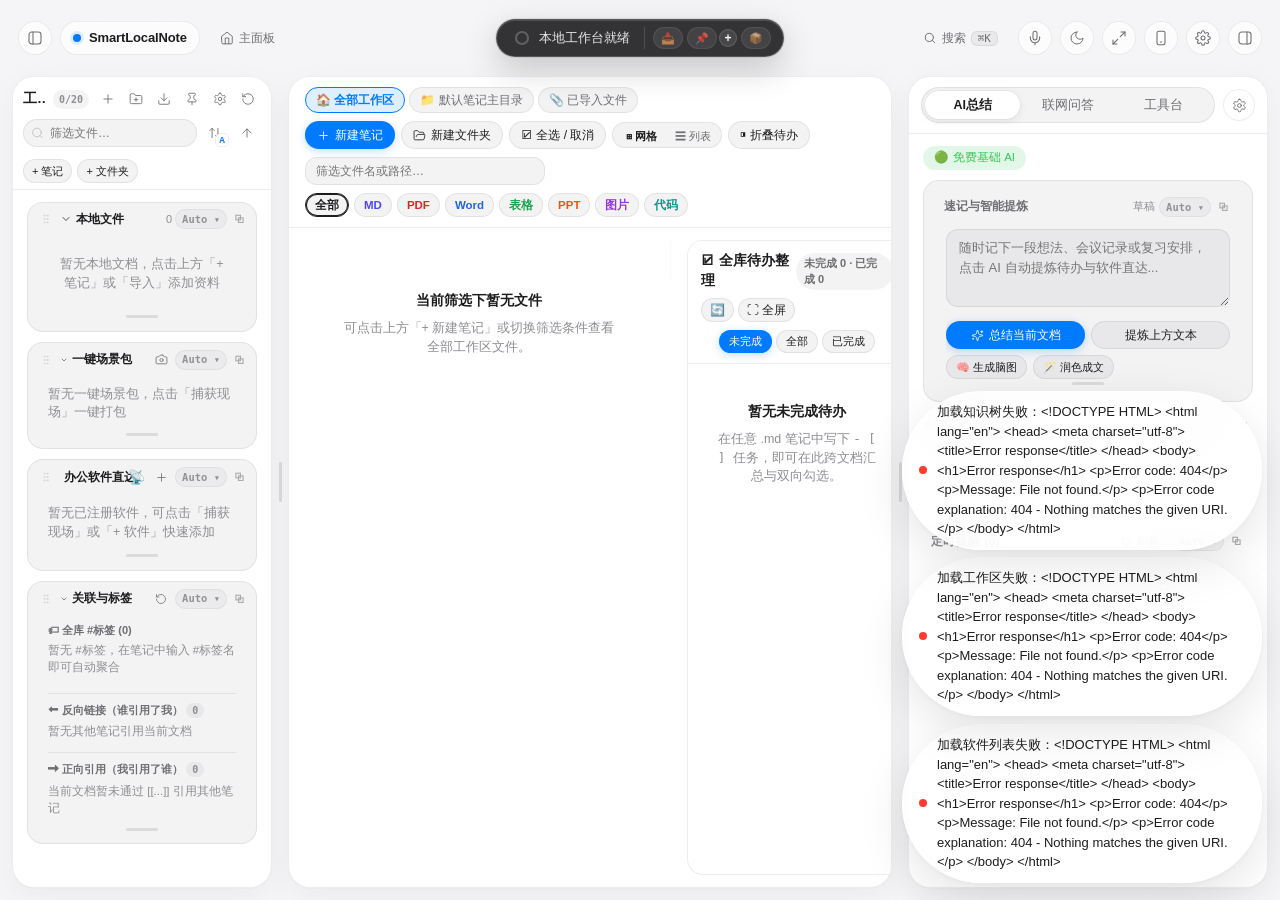
==== android/app/src/main/assets/static/index.html @ b97712ed "feat(v7.6): full standalone Android port (1.70MB R8 APK) with embedded Kotlin HTTP/data/AI server, b" ====
<!DOCTYPE html>
<html lang="zh-CN">
<head>
  <meta charset="UTF-8">
  <meta name="viewport" content="width=device-width, initial-scale=1.0, viewport-fit=cover">
  <meta name="theme-color" content="#F5F5F7">
  <meta name="apple-mobile-web-app-capable" content="yes">
  <meta name="apple-mobile-web-app-status-bar-style" content="default">
  <meta name="apple-mobile-web-app-title" content="LocalNote">
  <title>SmartLocalNote</title>
  <link rel="manifest" href="/static/manifest.json">
  <link rel="icon" type="image/svg+xml" href="data:image/svg+xml,%3Csvg xmlns='http://www.w3.org/2000/svg' viewBox='0 0 64 64'%3E%3Crect width='64' height='64' rx='16' fill='%23007AFF'/%3E%3Crect x='15' y='13' width='34' height='38' rx='6' fill='%23FFFFFF'/%3E%3Cpath d='M22 24h20M22 32h20M22 40h12' stroke='%23007AFF' stroke-width='3.5' stroke-linecap='round'/%3E%3C/svg%3E">
  <link rel="stylesheet" href="/static/css/tokens.css?v=7.4">
  <link rel="stylesheet" href="/static/css/app.css?v=7.4">
  <script src="/static/vendor/marked.min.js?v=7.4" defer></script>
  <script type="module" src="/static/js/app.js?v=7.5"></script>
  <script>
    window.addEventListener('DOMContentLoaded', function () {
      setTimeout(function () {
        if (!window.__SLN_BOOTED__) {
          var body = document.querySelector('#left-panel .panel-body');
          if (body) {
            body.innerHTML = '<div class="empty-state"><p class="empty-title">前端脚本未启动</p><p class="empty-desc">请点击刷新或用浏览器打开本页排查控制台日志。</p><button class="pill-btn pill-btn-primary pill-btn-sm" onclick="location.reload()">重新加载</button></div>';
          }
        }
      }, 3500);
    });
  </script>
</head>
<body>
  <div id="app-shell"
       class="app-shell"
       data-mobile-tab="doc"
       data-left-collapsed="false"
       data-right-collapsed="false">

    <!-- 顶部栏：左右折叠控制 + 居中多态灵动岛 + 快捷工具 -->
    <header id="top-bar" class="top-bar">
      <div class="top-bar-left">
        <button id="btn-toggle-left" class="icon-pill desktop-only" type="button" title="折叠/展开左侧目录" aria-label="切换左侧栏">
          <svg width="16" height="16" viewBox="0 0 24 24" fill="none" stroke="currentColor" stroke-width="1.6" stroke-linecap="round" stroke-linejoin="round" aria-hidden="true">
            <rect x="3" y="3" width="18" height="18" rx="4"/>
            <line x1="9" y1="3" x2="9" y2="21"/>
          </svg>
        </button>
        <button id="btn-tablet-drawer" class="icon-pill tablet-only" type="button" title="打开目录抽屉" aria-label="打开目录抽屉">
          <svg width="16" height="16" viewBox="0 0 24 24" fill="none" stroke="currentColor" stroke-width="1.6" stroke-linecap="round" stroke-linejoin="round" aria-hidden="true">
            <line x1="4" y1="7" x2="20" y2="7"/>
            <line x1="4" y1="12" x2="20" y2="12"/>
            <line x1="4" y1="17" x2="14" y2="17"/>
          </svg>
        </button>
        <div class="brand-badge">
          <span class="brand-dot" aria-hidden="true"></span>
          <span class="brand-title">SmartLocalNote</span>
        </div>
        <button id="btn-center-home" class="pill-btn pill-btn-ghost pill-btn-sm center-home-btn" type="button" title="切换文件资源管理器与全局待办主面板" aria-label="主面板" aria-pressed="false">
          <svg width="14" height="14" viewBox="0 0 24 24" fill="none" stroke="currentColor" stroke-width="1.6" stroke-linecap="round" stroke-linejoin="round" aria-hidden="true">
            <path d="m3 9 9-7 9 7v11a2 2 0 0 1-2 2H5a2 2 0 0 1-2-2z"/>
            <polyline points="9 22 9 12 15 12 15 22"/>
          </svg>
          <span>主面板</span>
        </button>
      </div>

      <!-- 居中多态灵动岛 -->
      <div id="dynamic-island" class="dynamic-island" data-mode="idle" role="status" aria-live="polite">
        <div class="island-idle-view">
          <span class="island-status-dot" aria-hidden="true"></span>
          <span class="island-label">本地工作台就绪</span>
        </div>
      </div>

      <div class="top-bar-right">
        <button id="btn-spotlight" class="pill-btn pill-btn-ghost pill-btn-sm spotlight-trigger" type="button" title="全局搜索 (Ctrl+K)" aria-label="Spotlight 搜索">
          <svg width="14" height="14" viewBox="0 0 24 24" fill="none" stroke="currentColor" stroke-width="1.7" stroke-linecap="round" stroke-linejoin="round" aria-hidden="true">
            <circle cx="11" cy="11" r="7"/>
            <line x1="20" y1="20" x2="16.2" y2="16.2"/>
          </svg>
          <span class="hide-sm">搜索</span>
          <kbd class="kbd-hint hide-sm">⌘K</kbd>
        </button>
        <button id="btn-voice-quick" class="icon-pill" type="button" title="语音速记" aria-label="语音速记">
          <svg width="16" height="16" viewBox="0 0 24 24" fill="none" stroke="currentColor" stroke-width="1.6" stroke-linecap="round" stroke-linejoin="round" aria-hidden="true">
            <path d="M12 2a3 3 0 0 0-3 3v7a3 3 0 0 0 6 0V5a3 3 0 0 0-3-3Z"/>
            <path d="M19 10v2a7 7 0 0 1-14 0v-2"/>
            <line x1="12" y1="19" x2="12" y2="22"/>
          </svg>
        </button>
        <button id="btn-theme" class="icon-pill" type="button" title="切换浅色/深色模式" aria-label="切换主题">
          <svg width="16" height="16" viewBox="0 0 24 24" fill="none" stroke="currentColor" stroke-width="1.6" stroke-linecap="round" stroke-linejoin="round" aria-hidden="true">
            <circle cx="12" cy="12" r="4"/>
            <path d="M12 2v2M12 20v2M4.93 4.93l1.41 1.41M17.66 17.66l1.41 1.41M2 12h2M20 12h2M6.34 17.66l-1.41 1.41M19.07 4.93l-1.41 1.41"/>
          </svg>
        </button>
        <button id="btn-zen-mode" type="button" class="icon-pill" title="极简专注禅模式 (Ctrl+\)" aria-label="极简专注禅模式">
          <svg width="16" height="16" viewBox="0 0 24 24" fill="none" stroke="currentColor" stroke-width="1.6" stroke-linecap="round" stroke-linejoin="round" aria-hidden="true">
            <polyline points="15 3 21 3 21 9"/>
            <polyline points="9 21 3 21 3 15"/>
            <line x1="21" y1="3" x2="14" y2="10"/>
            <line x1="3" y1="21" x2="10" y2="14"/>
          </svg>
        </button>
        <button id="btn-mobile-connect" class="icon-pill" type="button" title="连接 Android 手机（局域网直连 / 扫码配对）" aria-label="连接 Android 手机">
          <svg width="16" height="16" viewBox="0 0 24 24" fill="none" stroke="currentColor" stroke-width="1.6" stroke-linecap="round" stroke-linejoin="round" aria-hidden="true">
            <rect x="6" y="2" width="12" height="20" rx="2.5"/>
            <line x1="11" y1="18" x2="13" y2="18"/>
          </svg>
        </button>
        <button id="btn-settings" class="icon-pill" type="button" title="系统与 AI 设置" aria-label="系统设置">
          <svg width="16" height="16" viewBox="0 0 24 24" fill="none" stroke="currentColor" stroke-width="1.6" stroke-linecap="round" stroke-linejoin="round" aria-hidden="true">
            <circle cx="12" cy="12" r="3"/>
            <path d="M19.4 15a1.65 1.65 0 0 0 .33 1.82l.06.06a2 2 0 1 1-2.83 2.83l-.06-.06a1.65 1.65 0 0 0-1.82-.33 1.65 1.65 0 0 0-1 1.51V21a2 2 0 1 1-4 0v-.09A1.65 1.65 0 0 0 9 19.4a1.65 1.65 0 0 0-1.82.33l-.06.06a2 2 0 1 1-2.83-2.83l.06-.06a1.65 1.65 0 0 0 .33-1.82 1.65 1.65 0 0 0-1.51-1H3a2 2 0 1 1 0-4h.09A1.65 1.65 0 0 0 4.6 9a1.65 1.65 0 0 0-.33-1.82l-.06-.06a2 2 0 1 1 2.83-2.83l.06.06a1.65 1.65 0 0 0 1.82.33H9a1.65 1.65 0 0 0 1-1.51V3a2 2 0 1 1 4 0v.09a1.65 1.65 0 0 0 1 1.51 1.65 1.65 0 0 0 1.82-.33l.06-.06a2 2 0 1 1 2.83 2.83l-.06.06a1.65 1.65 0 0 0-.33 1.82V9c.26.604.852.997 1.51 1H21a2 2 0 1 1 0 4h-.09a1.65 1.65 0 0 0-1.51 1Z"/>
          </svg>
        </button>
        <button id="btn-toggle-right" class="icon-pill desktop-or-tablet" type="button" title="折叠/展开右侧 AI 副驾驶" aria-label="切换右侧栏">
          <svg width="16" height="16" viewBox="0 0 24 24" fill="none" stroke="currentColor" stroke-width="1.6" stroke-linecap="round" stroke-linejoin="round" aria-hidden="true">
            <rect x="3" y="3" width="18" height="18" rx="4"/>
            <line x1="15" y1="3" x2="15" y2="21"/>
          </svg>
        </button>
      </div>
    </header>

    <!-- 灵动岛下拉暂存栏 (V7.1 NotchDrop 视觉风格) -->
    <div id="island-shelf-drawer" class="island-shelf-drawer" data-drop-zone="drag-shelf" aria-label="灵动岛暂存栏" hidden>
      <header class="island-shelf-header">
        <div class="island-shelf-title-wrap">
          <span>📥 灵动岛暂存栏</span>
          <span class="island-shelf-count">0</span>
        </div>
        <div class="island-shelf-header-actions">
          <button type="button" class="pill-btn pill-btn-sm island-shelf-pin-btn" data-shelf-action="toggle-pin" title="固定展开（切换文件时不自动收起）" aria-pressed="false">固定</button>
          <button type="button" class="pill-btn pill-btn-sm island-shelf-close-btn" data-shelf-action="collapse" title="收起暂存栏" aria-label="收起暂存栏">收起 ×</button>
        </div>
      </header>
      <div class="island-shelf-list" role="list"></div>
      <footer class="island-shelf-footer">
        <button type="button" class="pill-btn pill-btn-sm pill-btn-primary" data-shelf-action="insert-all">⬇ 全部拼入当前笔记</button>
        <button type="button" class="pill-btn pill-btn-sm" data-shelf-action="clear-all">清空</button>
      </footer>
    </div>

    <!-- 三栏悬浮岛屿主体 -->
    <div id="main-grid" class="main-grid">
      <div id="drawer-backdrop" class="drawer-backdrop" aria-hidden="true"></div>

      <!-- 左侧栏：文件目录、联合问答勾选、软件直达、桌面现场捕获 -->
      <aside id="left-panel" class="island-panel left-panel" aria-label="本地文件与软件工作区">
        <div class="panel-header">
          <span class="panel-title">资料与工作区</span>
        </div>
        <div class="panel-body">
          <div class="empty-state">
            <p class="empty-title">正在初始化工作区…</p>
          </div>
        </div>
      </aside>

      <div id="resizer-left" class="pane-resizer" role="separator" aria-orientation="vertical" aria-label="调整左侧栏宽度" title="拖动调整宽度，双击恢复默认"></div>

      <!-- 中间栏：MD/TXT 编辑预览、Excel 分页表、PDF + 伴生笔记 -->
      <main id="center-panel" class="island-panel center-panel" aria-label="文档预览与原位编辑">
        <div class="panel-header">
          <span class="panel-title">文档工作区</span>
        </div>
        <div class="panel-body">
          <div class="empty-state">
            <p class="empty-title">选择或导入本地文档</p>
            <p class="empty-desc">支持 Markdown、纯文本、Excel 表格与 PDF 原位预览与编辑</p>
          </div>
        </div>
      </main>

      <div id="resizer-right" class="pane-resizer" role="separator" aria-orientation="vertical" aria-label="调整右侧栏宽度" title="拖动调整宽度，双击恢复默认"></div>

      <!-- 右侧栏：AI 总结 / 跨格式联网问答 / 工具台 -->
      <aside id="right-panel" class="island-panel right-panel" aria-label="AI 副驾驶与本地工具台">
        <div class="panel-header">
          <span class="panel-title">AI 副驾驶</span>
        </div>
        <div class="panel-body">
          <div class="empty-state">
            <p class="empty-title">AI 副驾驶已就绪</p>
          </div>
        </div>
      </aside>
    </div>

    <!-- 移动端底部悬浮全椭圆毛玻璃 4 项拇指导航栏 -->
    <nav id="mobile-nav" class="mobile-bottom-nav" aria-label="移动端视图切换">
      <div class="mobile-nav-pills">
        <button class="mobile-nav-item" type="button" data-tab="files" aria-label="笔记目录">
          <svg width="15" height="15" viewBox="0 0 24 24" fill="none" stroke="currentColor" stroke-width="1.7" stroke-linecap="round" stroke-linejoin="round" aria-hidden="true">
            <path d="M3 7a2 2 0 0 1 2-2h4l2 2h8a2 2 0 0 1 2 2v8a2 2 0 0 1-2 2H5a2 2 0 0 1-2-2V7Z"/>
          </svg>
          <span>笔记</span>
        </button>
        <button class="mobile-nav-item is-active" type="button" data-tab="doc" aria-label="文档编辑">
          <svg width="15" height="15" viewBox="0 0 24 24" fill="none" stroke="currentColor" stroke-width="1.7" stroke-linecap="round" stroke-linejoin="round" aria-hidden="true">
            <path d="M14 2H6a2 2 0 0 0-2 2v16a2 2 0 0 0 2 2h12a2 2 0 0 0 2-2V8Z"/>
            <polyline points="14 2 14 8 20 8"/>
          </svg>
          <span>编辑</span>
        </button>
        <button class="mobile-nav-item" type="button" data-tab="todos" aria-label="全局待办">
          <svg width="15" height="15" viewBox="0 0 24 24" fill="none" stroke="currentColor" stroke-width="1.7" stroke-linecap="round" stroke-linejoin="round" aria-hidden="true">
            <rect x="3" y="3" width="18" height="18" rx="4"/>
            <path d="m8.5 12.2 2.4 2.4 4.8-5.2"/>
          </svg>
          <span>待办</span>
        </button>
        <button class="mobile-nav-item" type="button" data-tab="ai" aria-label="AI 与工具">
          <svg width="15" height="15" viewBox="0 0 24 24" fill="none" stroke="currentColor" stroke-width="1.7" stroke-linecap="round" stroke-linejoin="round" aria-hidden="true">
            <path d="M12 3l1.9 4.6L18.5 9.5l-4.6 1.9L12 16l-1.9-4.6L5.5 9.5l4.6-1.9L12 3Z"/>
          </svg>
          <span>AI/工具</span>
        </button>
      </div>
      <button id="btn-mobile-quick-add" class="mobile-quick-add" type="button" title="快捷创建（闪念 / 笔记 / 拍照上传）" aria-label="快捷创建">
        <svg width="20" height="20" viewBox="0 0 24 24" fill="none" stroke="currentColor" stroke-width="2" stroke-linecap="round" stroke-linejoin="round" aria-hidden="true">
          <line x1="12" y1="5" x2="12" y2="19"/>
          <line x1="5" y1="12" x2="19" y2="12"/>
        </svg>
      </button>
    </nav>
  </div>

  <!-- Spotlight 全局搜索胶囊面板 (Ctrl+K) -->
  <div id="spotlight-overlay" class="overlay-backdrop spotlight-overlay" hidden aria-hidden="true" role="dialog" aria-modal="true" aria-label="Spotlight 全局搜索">
    <div class="spotlight-card">
      <div class="spotlight-input-row">
        <svg width="18" height="18" viewBox="0 0 24 24" fill="none" stroke="currentColor" stroke-width="1.7" stroke-linecap="round" stroke-linejoin="round" aria-hidden="true">
          <circle cx="11" cy="11" r="7"/>
          <line x1="20" y1="20" x2="16.2" y2="16.2"/>
        </svg>
        <input id="spotlight-input" class="spotlight-input" type="search" placeholder="搜索笔记、本地文件或启动应用…" autocomplete="off" spellcheck="false">
        <kbd class="kbd-hint">ESC</kbd>
      </div>
      <div id="spotlight-results" class="spotlight-results"></div>
    </div>
  </div>

  <!-- 通用弹窗 / 移动端 Bottom Sheet 容器 -->
  <div id="sheet-overlay" class="overlay-backdrop sheet-overlay" hidden aria-hidden="true" role="dialog" aria-modal="true" aria-labelledby="sheet-title">
    <div class="sheet-card" role="document">
      <div class="sheet-grabber" aria-hidden="true"></div>
      <div id="sheet-header" class="sheet-header">
        <h2 id="sheet-title" class="sheet-title"></h2>
        <button id="sheet-close" class="icon-pill" type="button" aria-label="关闭弹窗">✕</button>
      </div>
      <div id="sheet-body" class="sheet-body"></div>
      <div id="sheet-footer" class="sheet-footer"></div>
    </div>
  </div>

  <!-- 右下角 Sonner 风格堆叠 Toast 容器 -->
  <div id="toast-stack" class="toast-stack" aria-live="polite" aria-atomic="false"></div>

  <!-- 底部居中悬浮便携垃圾桶（双落区：内置回收站 vs Windows 系统回收站） -->
  <div id="portable-trash-dock" class="portable-trash-dock" role="region" aria-label="便携回收站拖放区" hidden>
    <div class="portable-trash-split">
      <div class="portable-trash-zone is-app-trash" data-drop-zone="app-trash" title="软件托管 · 可随时在内置回收站还原">
        <span class="portable-trash-zone-title">📦 放进内置回收站</span>
        <span class="portable-trash-zone-sub">软件托管 · 可随时还原</span>
      </div>
      <div class="portable-trash-zone is-system-trash" data-drop-zone="system-trash" title="交由 Windows 系统回收站 · 软件不管">
        <span class="portable-trash-zone-title">🖥 扔进系统回收站</span>
        <span class="portable-trash-zone-sub">交由 Windows · 软件不管</span>
      </div>
      <button type="button" class="pill-btn pill-btn-sm portable-trash-view-btn" data-trash-dock-action="open-trash" title="打开内置回收站独立浮窗">查看</button>
    </div>
  </div>

  <!-- C1 共享模块浮窗宿主层 -->
  <div id="floating-modules-layer" class="floating-modules-layer" aria-label="浮动模块窗口层"></div>

  <!-- 独立浮窗：📌 闪念控制中心 -->
  <section id="floating-stickies-win" class="floating-module-window island-standalone-float" data-floating-win="stickies" role="dialog" aria-label="闪念控制独立浮窗" hidden>
    <header class="floating-module-header" data-float-drag-handle="1">
      <span class="floating-module-title">📌 闪念控制</span>
      <button type="button" class="icon-pill floating-win-close-btn" data-float-win-close="stickies" title="关闭浮窗" aria-label="关闭闪念控制">✕</button>
    </header>
    <div class="floating-module-body island-float-body">
      <div id="island-stickies-panel" class="island-stickies-panel"></div>
    </div>
    <div class="float-resize-handle float-resize-n" data-resize-dir="n" aria-hidden="true"></div>
    <div class="float-resize-handle float-resize-s" data-resize-dir="s" aria-hidden="true"></div>
    <div class="float-resize-handle float-resize-e" data-resize-dir="e" aria-hidden="true"></div>
    <div class="float-resize-handle float-resize-w" data-resize-dir="w" aria-hidden="true"></div>
    <div class="float-resize-handle float-resize-ne" data-resize-dir="ne" aria-hidden="true"></div>
    <div class="float-resize-handle float-resize-nw" data-resize-dir="nw" aria-hidden="true"></div>
    <div class="float-resize-handle float-resize-se" data-resize-dir="se" aria-hidden="true"></div>
    <div class="float-resize-handle float-resize-sw" data-resize-dir="sw" aria-hidden="true"></div>
  </section>

  <!-- 独立浮窗：📦 软件内置回收站 -->
  <section id="floating-trash-win" class="floating-module-window island-standalone-float" data-floating-win="trash" role="dialog" aria-label="内置回收站独立浮窗" hidden>
    <header class="floating-module-header" data-float-drag-handle="1">
      <span class="floating-module-title">📦 内置回收站</span>
      <button type="button" class="icon-pill floating-win-close-btn" data-float-win-close="trash" title="关闭浮窗" aria-label="关闭内置回收站">✕</button>
    </header>
    <div class="floating-module-body island-float-body">
      <div id="island-trash-panel" class="island-trash-panel"></div>
    </div>
    <div class="float-resize-handle float-resize-n" data-resize-dir="n" aria-hidden="true"></div>
    <div class="float-resize-handle float-resize-s" data-resize-dir="s" aria-hidden="true"></div>
    <div class="float-resize-handle float-resize-e" data-resize-dir="e" aria-hidden="true"></div>
    <div class="float-resize-handle float-resize-w" data-resize-dir="w" aria-hidden="true"></div>
    <div class="float-resize-handle float-resize-ne" data-resize-dir="ne" aria-hidden="true"></div>
    <div class="float-resize-handle float-resize-nw" data-resize-dir="nw" aria-hidden="true"></div>
    <div class="float-resize-handle float-resize-se" data-resize-dir="se" aria-hidden="true"></div>
    <div class="float-resize-handle float-resize-sw" data-resize-dir="sw" aria-hidden="true"></div>
  </section>

  <!-- #9 轻量专注时长选择气泡 -->
  <div id="focus-duration-popover" class="focus-duration-popover" role="dialog" aria-label="选择专注时长" hidden></div>

  <!-- #1 折叠式模块尺寸弹出微菜单 -->
  <div id="module-size-popover" class="module-size-popover" role="menu" aria-label="模块尺寸预设" hidden></div>

  <!-- 全局右键上下文菜单 -->
  <div id="context-menu" class="context-menu" role="menu" aria-hidden="true" hidden></div>

  <!-- 胶囊右键上下文菜单 -->
  <div id="capsule-context-menu" class="context-menu capsule-context-menu" hidden></div>

  <!-- 便签贴边预览框 -->
  <div id="sticky-snap-preview" class="sticky-snap-preview" hidden></div>

  <!-- 斜杠命令菜单 (/) -->
  <div id="slash-command-menu" class="slash-command-menu" role="listbox" hidden></div>

  <!-- 链接悬停速览卡 -->
  <div id="hover-peek-card" class="hover-peek-card" hidden></div>

  <!-- 模块级右键菜单 -->
  <div id="module-context-menu" class="context-menu module-context-menu" role="menu" hidden></div>
</body>
</html>
---- static/css/tokens.css ----
/* SmartLocalNote — Apple Sonoma/Sequoia & iOS Design Tokens
 * Strict adherence to SPEC.md Section 8
 * Zero external font imports; zero harsh borders or gaudy gradients.
 */

:root {
  /* 画布与悬浮岛屿色阶（浅色 macOS Sonoma/Sequoia 风格） */
  --bg-canvas: #F5F5F7;
  --bg-island: #FFFFFF;
  --bg-glass: rgba(255, 255, 255, 0.72);
  --bg-glass-strong: rgba(255, 255, 255, 0.86);
  --bg-subtle: rgba(118, 118, 128, 0.09);
  --bg-hover: rgba(118, 118, 128, 0.14);

  /* 文字色阶 */
  --text-primary: #1D1D1F;
  --text-secondary: #6E6E73;
  --text-tertiary: #8E8E93;

  /* 苹果克制强调色 */
  --accent: #007AFF;
  --accent-soft: rgba(0, 122, 255, 0.12);
  --success: #34C759;
  --warning: #FF9500;
  --danger: #FF3B30;

  /* 语义状态柔光底色 */
  --success-soft: rgba(52, 199, 89, 0.14);
  --warning-soft: rgba(255, 149, 0, 0.14);
  --danger-soft: rgba(255, 59, 48, 0.12);

  /* 细微高光描边与漫反射阴影 */
  --border-hairline: rgba(0, 0, 0, 0.07);
  --border-glass-edge: rgba(255, 255, 255, 0.65);
  --shadow-island: 0 8px 30px rgba(0, 0, 0, 0.045), 0 1px 2px rgba(0, 0, 0, 0.03);
  --shadow-float: 0 16px 48px rgba(0, 0, 0, 0.10), 0 2px 6px rgba(0, 0, 0, 0.04);

  /* 椭圆与超椭圆几何层级 */
  --radius-pill: 9999px;      /* 导航分段器、动作按钮、软件标签、搜索框、灵动岛 */
  --radius-island: 22px;      /* 三栏悬浮主卡片、弹窗、Bottom Sheet */
  --radius-card: 16px;        /* 内部信息卡片、气泡、待办项 */
  --radius-control: 12px;     /* 输入框、下拉项、表格单元格高亮 */

  /* 毛玻璃滤镜 */
  --blur-glass: blur(20px) saturate(180%);

  /* 系统原生字体栈（零外部字体加载） */
  --font-sans: -apple-system, BlinkMacSystemFont, "SF Pro Display", "SF Pro Text", "PingFang SC", "Microsoft YaHei", sans-serif;
  --font-serif: "Songti SC", "STSong", "Noto Serif SC", Georgia, Cambria, serif;
  --font-mono: ui-monospace, "SF Mono", "Cascadia Code", Consolas, monospace;

  /* 文档字体动态令牌 */
  --doc-font-size: 15px;
  --doc-font-family: var(--font-sans);

  /* 物理阻尼动效曲线（严禁动画化 width/height/top/left，只动 transform/opacity） */
  --ease-apple: cubic-bezier(0.22, 1, 0.36, 1);
  --ease-spring: cubic-bezier(0.34, 1.56, 0.64, 1);
  --dur-fast: 160ms;
  --dur-normal: 280ms;
  --dur-slow: 420ms;

  /* 布局与安全区尺度令牌 */
  --gap-island: 12px;
  --left-w: 260px;
  --right-w: 360px;
  --topbar-h: 52px;
  --mobile-nav-h: 64px;
  --safe-bottom: env(safe-area-inset-bottom, 0px);

  /* 层级令牌 */
  --z-topbar: 20;
  --z-drawer: 40;
  --z-mobile-nav: 45;
  --z-overlay: 60;
  --z-toast: 80;
}

[data-theme="dark"] {
  --bg-canvas: #0D0D0F;
  --bg-island: #1C1C1E;
  --bg-glass: rgba(28, 28, 30, 0.76);
  --bg-glass-strong: rgba(38, 38, 42, 0.88);
  --bg-subtle: rgba(255, 255, 255, 0.08);
  --bg-hover: rgba(255, 255, 255, 0.13);

  --text-primary: #F5F5F7;
  --text-secondary: #A1A1A6;
  --text-tertiary: #636366;

  --accent: #0A84FF;
  --accent-soft: rgba(10, 132, 255, 0.18);
  --success: #30D158;
  --warning: #FF9F0A;
  --danger: #FF453A;

  --success-soft: rgba(48, 209, 88, 0.18);
  --warning-soft: rgba(255, 159, 10, 0.18);
  --danger-soft: rgba(255, 69, 58, 0.18);

  --border-hairline: rgba(255, 255, 255, 0.09);
  --border-glass-edge: rgba(255, 255, 255, 0.14);
  --shadow-island: 0 10px 32px rgba(0, 0, 0, 0.38);
  --shadow-float: 0 20px 56px rgba(0, 0, 0, 0.55);
}
---- static/css/app.css ----
/* SmartLocalNote — Apple Sonoma/Sequoia & iOS Responsive Stylesheet
 * Strict animation policy: ONLY animate transform & opacity (plus box-shadow on anchor pulse).
 * Zero harsh borders, zero gaudy gradients, zero horizontal overflow across 375px–1440px+.
 */

/* ==========================================================================
   1. Base Reset & Typography
   ========================================================================== */
*,
*::before,
*::after {
  box-sizing: border-box;
  -webkit-tap-highlight-color: transparent;
}

html,
body {
  margin: 0;
  padding: 0;
  height: 100%;
  width: 100%;
  overflow: hidden;
  background-color: var(--bg-canvas);
  color: var(--text-primary);
  font-family: var(--font-sans);
  font-size: 14px;
  line-height: 1.5;
  -webkit-font-smoothing: antialiased;
  -moz-osx-font-smoothing: grayscale;
}

button,
input,
textarea,
select {
  font-family: inherit;
  font-size: inherit;
  color: inherit;
}

button {
  cursor: pointer;
  border: none;
  background: none;
  padding: 0;
}

a {
  color: var(--accent);
  text-decoration: none;
}

[hidden] {
  display: none !important;
}

.hidden {
  display: none !important;
}

body.is-dragging-sticky iframe {
  pointer-events: none !important;
}

/* Custom subtle Apple-style scrollbars */
::-webkit-scrollbar {
  width: 6px;
  height: 6px;
}

::-webkit-scrollbar-track {
  background: transparent;
}

::-webkit-scrollbar-thumb {
  background: rgba(128, 128, 134, 0.28);
  border-radius: var(--radius-pill);
}

::-webkit-scrollbar-thumb:hover {
  background: rgba(128, 128, 134, 0.45);
}

/* ==========================================================================
   2. App Shell & Top Bar
   ========================================================================== */
.app-shell {
  display: flex;
  flex-direction: column;
  width: 100%;
  height: 100vh;
  height: 100dvh;
  padding: var(--gap-island);
  gap: var(--gap-island);
  overflow: hidden;
  background: var(--bg-canvas);
}

.top-bar {
  position: relative;
  z-index: var(--z-topbar);
  display: grid;
  grid-template-columns: 1fr auto 1fr;
  align-items: center;
  gap: 10px;
  min-height: var(--topbar-h);
  padding: 4px 6px;
  flex-shrink: 0;
}

.top-bar-left,
.top-bar-right {
  display: flex;
  align-items: center;
  gap: 8px;
  min-width: 0;
}

.top-bar-left {
  justify-content: flex-start;
}

.top-bar-right {
  justify-content: flex-end;
}

.brand-badge {
  display: inline-flex;
  align-items: center;
  gap: 8px;
  padding: 6px 12px;
  border-radius: var(--radius-pill);
  background: var(--bg-glass);
  backdrop-filter: var(--blur-glass);
  -webkit-backdrop-filter: var(--blur-glass);
  border: 1px solid var(--border-hairline);
  box-shadow: inset 0 1px 0 var(--border-glass-edge);
  font-weight: 600;
  font-size: 13px;
  letter-spacing: -0.01em;
  white-space: nowrap;
}

.brand-dot {
  width: 8px;
  height: 8px;
  border-radius: var(--radius-pill);
  background: var(--accent);
  box-shadow: 0 0 0 3px var(--accent-soft);
  flex-shrink: 0;
}

.kbd-hint {
  display: inline-flex;
  align-items: center;
  justify-content: center;
  padding: 1px 6px;
  border-radius: 6px;
  font-family: var(--font-mono);
  font-size: 11px;
  font-weight: 500;
  color: var(--text-secondary);
  background: var(--bg-subtle);
  border: 1px solid var(--border-hairline);
}

/* ==========================================================================
   3. Polymorphic Dynamic Island (.dynamic-island)
   ========================================================================== */
.dynamic-island {
  display: inline-flex;
  align-items: center;
  justify-content: center;
  gap: 10px;
  min-height: 38px;
  max-width: min(560px, 60vw);
  padding: 6px 16px;
  border-radius: var(--radius-pill);
  background: rgba(24, 24, 27, 0.88);
  color: #F5F5F7;
  backdrop-filter: var(--blur-glass);
  -webkit-backdrop-filter: var(--blur-glass);
  border: 1px solid rgba(255, 255, 255, 0.14);
  box-shadow: 0 10px 30px rgba(0, 0, 0, 0.18), inset 0 1px 0 rgba(255, 255, 255, 0.12);
  transition: transform var(--dur-normal) var(--ease-spring),
              opacity var(--dur-fast) var(--ease-apple);
  will-change: transform, opacity;
  overflow: hidden;
}

.dynamic-island:hover {
  transform: translateY(-1px);
}

.island-idle-view,
.island-sniff-view,
.island-focus-view,
.island-focus-done-view,
.island-alert-view {
  display: inline-flex;
  align-items: center;
  gap: 8px;
  min-width: 0;
  animation: islandFadeIn var(--dur-fast) var(--ease-apple);
}

@keyframes islandFadeIn {
  from {
    opacity: 0;
    transform: scale(0.95);
  }
  to {
    opacity: 1;
    transform: scale(1);
  }
}

.island-status-dot {
  width: 7px;
  height: 7px;
  border-radius: var(--radius-pill);
  background: #30D158;
  flex-shrink: 0;
}

.island-label {
  font-size: 12.5px;
  font-weight: 500;
  color: rgba(245, 245, 247, 0.92);
  white-space: nowrap;
  overflow: hidden;
  text-overflow: ellipsis;
  max-width: 280px;
}

.island-sub {
  font-size: 11.5px;
  color: rgba(245, 245, 247, 0.62);
  white-space: nowrap;
  overflow: hidden;
  text-overflow: ellipsis;
}

/* Mode: sniff */
.dynamic-island[data-mode="sniff"] {
  background: rgba(20, 20, 24, 0.92);
  border-color: rgba(10, 132, 255, 0.42);
  transform: scale(1.02);
}

.island-sniff-text {
  font-size: 12px;
  color: rgba(245, 245, 247, 0.88);
  max-width: 190px;
  white-space: nowrap;
  overflow: hidden;
  text-overflow: ellipsis;
}

/* Mode: focus */
.dynamic-island[data-mode="focus"] {
  border-color: rgba(48, 209, 88, 0.42);
}

.breath-dot {
  width: 8px;
  height: 8px;
  border-radius: var(--radius-pill);
  background: #30D158;
  flex-shrink: 0;
  animation: breathPulse 1.8s var(--ease-apple) infinite;
}

@keyframes breathPulse {
  0%, 100% {
    opacity: 1;
    transform: scale(1);
    box-shadow: 0 0 0 0 rgba(48, 209, 88, 0.55);
  }
  50% {
    opacity: 0.65;
    transform: scale(1.22);
    box-shadow: 0 0 0 5px rgba(48, 209, 88, 0);
  }
}

.island-timer {
  font-family: var(--font-mono);
  font-size: 13px;
  font-weight: 600;
  font-variant-numeric: tabular-nums;
  color: #FFFFFF;
}

.island-focus-actions {
  display: inline-flex;
  align-items: center;
  gap: 4px;
  opacity: 0.78;
  transition: opacity var(--dur-fast) var(--ease-apple);
}

.dynamic-island[data-mode="focus"]:hover .island-focus-actions {
  opacity: 1;
}

/* Mode: focus-done */
.dynamic-island[data-mode="focus-done"] {
  max-width: min(680px, 84vw);
  padding: 5px 12px;
  border-color: rgba(10, 132, 255, 0.5);
  transform: scale(1.02);
}

.island-mini-input {
  min-width: 170px;
  max-width: 240px;
  height: 28px;
  padding: 0 10px;
  border-radius: var(--radius-pill);
  border: 1px solid rgba(255, 255, 255, 0.16);
  background: rgba(255, 255, 255, 0.1);
  color: #FFFFFF;
  font-size: 12px;
  outline: none;
}

.island-mini-input::placeholder {
  color: rgba(245, 245, 247, 0.55);
}

.island-mini-input:focus {
  border-color: #0A84FF;
  background: rgba(255, 255, 255, 0.16);
}

.island-mini-select {
  max-width: 130px;
  height: 28px;
  padding: 0 8px;
  border-radius: var(--radius-pill);
  border: 1px solid rgba(255, 255, 255, 0.16);
  background: rgba(255, 255, 255, 0.1);
  color: #FFFFFF;
  font-size: 11.5px;
  outline: none;
}

.island-mini-select option {
  background: #1C1C1E;
  color: #F5F5F7;
}

/* Mode: alert */
.dynamic-island[data-mode="alert"] {
  border-color: rgba(255, 149, 0, 0.65);
  animation: islandAlertPulse 1.6s var(--ease-apple) infinite;
}

@keyframes islandAlertPulse {
  0%, 100% {
    transform: scale(1);
    box-shadow: 0 10px 30px rgba(0, 0, 0, 0.2), 0 0 0 0 rgba(255, 149, 0, 0.38);
  }
  50% {
    transform: scale(1.025);
    box-shadow: 0 12px 34px rgba(0, 0, 0, 0.24), 0 0 0 6px rgba(255, 149, 0, 0);
  }
}

.island-pill-btn {
  display: inline-flex;
  align-items: center;
  gap: 4px;
  height: 24px;
  padding: 0 10px;
  border-radius: var(--radius-pill);
  font-size: 11.5px;
  font-weight: 500;
  color: #FFFFFF;
  background: rgba(255, 255, 255, 0.14);
  white-space: nowrap;
  transition: transform var(--dur-fast) var(--ease-apple),
              opacity var(--dur-fast) var(--ease-apple),
              background-color var(--dur-fast) var(--ease-apple);
}

.island-pill-btn:hover {
  background: rgba(255, 255, 255, 0.24);
}

.island-pill-btn:active {
  transform: scale(0.96);
}

.island-pill-btn.is-primary {
  background: #0A84FF;
}

.island-pill-btn.is-warning {
  background: #FF9500;
  color: #1D1D1F;
  font-weight: 600;
}

/* ==========================================================================
   4. Main Grid & Floating Island Panels
   ========================================================================== */
.main-grid {
  position: relative;
  flex: 1 1 auto;
  min-height: 0;
  min-width: 0;
  display: grid;
  grid-template-columns: var(--left-w) minmax(0, 1fr) var(--right-w);
  grid-template-rows: minmax(0, 1fr);
  gap: var(--gap-island);
}

.island-panel {
  display: flex;
  flex-direction: column;
  height: 100%;
  min-width: 0;
  min-height: 0;
  background: var(--bg-island);
  border-radius: var(--radius-island);
  border: 1px solid var(--border-hairline);
  box-shadow: var(--shadow-island);
  overflow: hidden;
  transition: transform var(--dur-normal) var(--ease-apple),
              opacity var(--dur-normal) var(--ease-apple);
  will-change: transform, opacity;
}

.center-panel {
  position: relative;
}

.panel-header {
  display: flex;
  align-items: center;
  justify-content: space-between;
  gap: 8px;
  padding: 12px 14px;
  border-bottom: 1px solid var(--border-hairline);
  background: var(--bg-glass);
  backdrop-filter: var(--blur-glass);
  -webkit-backdrop-filter: var(--blur-glass);
  flex-shrink: 0;
}

.panel-title {
  font-size: 13.5px;
  font-weight: 600;
  letter-spacing: -0.01em;
  color: var(--text-primary);
  white-space: nowrap;
  overflow: hidden;
  text-overflow: ellipsis;
}

.panel-body {
  flex: 1 1 auto;
  min-height: 0;
  min-width: 0;
  overflow-y: auto;
  overflow-x: hidden;
  padding: 12px 14px;
}

.drawer-backdrop {
  display: none;
}

/* Desktop resizers & collapse states (no width/height transitions) */
.pane-resizer {
  width: 8px;
  height: 100%;
  cursor: col-resize;
  display: flex;
  align-items: center;
  justify-content: center;
  user-select: none;
  touch-action: none;
  position: relative;
}

.pane-resizer::after {
  content: "";
  width: 3px;
  height: 40px;
  border-radius: 9999px;
  background: var(--border-hairline);
  opacity: 0.45;
  transition: transform 160ms var(--ease-apple),
              opacity 160ms var(--ease-apple),
              background-color 160ms var(--ease-apple);
}

.pane-resizer:hover::after,
.pane-resizer.is-dragging::after {
  background: var(--accent);
  opacity: 1;
  transform: scaleY(1.35);
}

body.is-resizing {
  cursor: col-resize !important;
  user-select: none !important;
}

body.is-resizing iframe {
  pointer-events: none !important;
}

@media (min-width: 1024px) {
  .main-grid {
    grid-template-columns: var(--left-w) 8px minmax(0, 1fr) 8px var(--right-w);
    gap: 4px;
  }

  .app-shell[data-left-collapsed="true"] .main-grid {
    grid-template-columns: minmax(0, 1fr) 8px var(--right-w);
  }
  .app-shell[data-left-collapsed="true"] .left-panel,
  .app-shell[data-left-collapsed="true"] #resizer-left {
    display: none;
  }

  .app-shell[data-right-collapsed="true"] .main-grid {
    grid-template-columns: var(--left-w) 8px minmax(0, 1fr);
  }
  .app-shell[data-right-collapsed="true"] .right-panel,
  .app-shell[data-right-collapsed="true"] #resizer-right {
    display: none;
  }

  .app-shell[data-left-collapsed="true"][data-right-collapsed="true"] .main-grid {
    grid-template-columns: minmax(0, 1fr);
  }
}

/* ==========================================================================
   5. Pill Buttons, Icon Pills & Segmented Pill Controller
   ========================================================================== */
.pill-btn {
  display: inline-flex;
  align-items: center;
  justify-content: center;
  gap: 6px;
  height: 34px;
  padding: 0 14px;
  border-radius: var(--radius-pill);
  font-size: 13px;
  font-weight: 500;
  line-height: 1;
  white-space: nowrap;
  background: var(--bg-subtle);
  color: var(--text-primary);
  border: 1px solid var(--border-hairline);
  transition: transform var(--dur-fast) var(--ease-apple),
              opacity var(--dur-fast) var(--ease-apple),
              background-color var(--dur-fast) var(--ease-apple);
}

.pill-btn:hover {
  background: var(--bg-hover);
}

.pill-btn:active {
  transform: scale(0.96);
}

.pill-btn:disabled {
  opacity: 0.48;
  cursor: not-allowed;
}

.pill-btn-primary {
  background: var(--accent);
  color: #FFFFFF;
  border-color: transparent;
  box-shadow: 0 2px 8px rgba(0, 122, 255, 0.25);
}

.pill-btn-primary:hover {
  background: var(--accent);
  opacity: 0.92;
}

.pill-btn-ghost {
  background: transparent;
  border-color: transparent;
  color: var(--text-secondary);
}

.pill-btn-ghost:hover {
  background: var(--bg-subtle);
  color: var(--text-primary);
}

.pill-btn-danger {
  background: var(--danger-soft);
  color: var(--danger);
  border-color: transparent;
}

.pill-btn-sm {
  height: 28px;
  padding: 0 11px;
  font-size: 12px;
  gap: 5px;
}

.icon-pill {
  display: inline-flex;
  align-items: center;
  justify-content: center;
  width: 34px;
  height: 34px;
  border-radius: var(--radius-pill);
  background: var(--bg-glass);
  color: var(--text-secondary);
  border: 1px solid var(--border-hairline);
  box-shadow: inset 0 1px 0 var(--border-glass-edge);
  flex-shrink: 0;
  transition: transform var(--dur-fast) var(--ease-apple),
              opacity var(--dur-fast) var(--ease-apple),
              background-color var(--dur-fast) var(--ease-apple),
              color var(--dur-fast) var(--ease-apple);
}

.icon-pill:hover {
  background: var(--bg-hover);
  color: var(--text-primary);
}

.icon-pill:active {
  transform: scale(0.96);
}

.icon-pill.is-active {
  background: var(--accent-soft);
  color: var(--accent);
  border-color: transparent;
}

/* Segmented Pill Controller (.segmented-pill) */
.segmented-pill {
  position: relative;
  display: inline-grid;
  grid-auto-flow: column;
  grid-auto-columns: 1fr;
  align-items: center;
  padding: 3px;
  border-radius: var(--radius-pill);
  background: var(--bg-subtle);
  border: 1px solid var(--border-hairline);
  isolation: isolate;
}

.segmented-thumb {
  position: absolute;
  top: 3px;
  bottom: 3px;
  left: 3px;
  border-radius: var(--radius-pill);
  background: var(--bg-island);
  box-shadow: 0 2px 8px rgba(0, 0, 0, 0.08), 0 0 0 0.5px var(--border-hairline);
  z-index: 0;
  pointer-events: none;
  transition: transform var(--dur-normal) var(--ease-spring);
  will-change: transform;
}

.segmented-btn {
  position: relative;
  z-index: 1;
  display: inline-flex;
  align-items: center;
  justify-content: center;
  gap: 5px;
  height: 28px;
  padding: 0 12px;
  border-radius: var(--radius-pill);
  font-size: 12.5px;
  font-weight: 500;
  color: var(--text-secondary);
  white-space: nowrap;
  transition: color var(--dur-fast) var(--ease-apple),
              transform var(--dur-fast) var(--ease-apple);
}

.segmented-btn.is-active {
  color: var(--text-primary);
  font-weight: 600;
}

.segmented-btn:active {
  transform: scale(0.96);
}

/* ==========================================================================
   6. Controls, Inputs & Cards
   ========================================================================== */
.apple-input,
.apple-select,
.apple-textarea {
  width: 100%;
  padding: 8px 12px;
  border-radius: var(--radius-control);
  border: 1px solid var(--border-hairline);
  background: var(--bg-subtle);
  color: var(--text-primary);
  font-size: 13.5px;
  outline: none;
  transition: border-color var(--dur-fast) var(--ease-apple),
              background-color var(--dur-fast) var(--ease-apple),
              box-shadow var(--dur-fast) var(--ease-apple);
}

.apple-input:focus,
.apple-select:focus,
.apple-textarea:focus {
  background: var(--bg-island);
  border-color: var(--accent);
  box-shadow: 0 0 0 3px var(--accent-soft);
}

.apple-textarea {
  resize: vertical;
  min-height: 84px;
  line-height: 1.55;
}

.glass-card {
  background: var(--bg-subtle);
  border: 1px solid var(--border-hairline);
  border-radius: var(--radius-card);
  padding: 12px;
}

.section-heading {
  display: flex;
  align-items: center;
  justify-content: space-between;
  gap: 8px;
  margin: 14px 0 8px;
  font-size: 11.5px;
  font-weight: 600;
  text-transform: uppercase;
  letter-spacing: 0.04em;
  color: var(--text-tertiary);
}

.section-heading:first-child {
  margin-top: 2px;
}

.empty-state {
  display: flex;
  flex-direction: column;
  align-items: center;
  justify-content: center;
  text-align: center;
  padding: 36px 18px;
  gap: 8px;
  color: var(--text-secondary);
}

.empty-title {
  margin: 0;
  font-size: 14px;
  font-weight: 600;
  color: var(--text-primary);
}

.empty-desc {
  margin: 0;
  font-size: 12.5px;
  color: var(--text-tertiary);
  max-width: 280px;
}

/* ==========================================================================
   7. Left Panel: File Tree, RAG Checkboxes, Privacy Lock, Apps & Workspaces
   ========================================================================== */
.left-toolbar {
  display: flex;
  flex-wrap: wrap;
  gap: 6px;
  padding: 10px 12px;
  border-bottom: 1px solid var(--border-hairline);
}

.tree-group {
  display: flex;
  flex-direction: column;
  gap: 2px;
}

.tree-folder-row {
  display: flex;
  align-items: center;
  gap: 6px;
  padding: 6px 8px;
  border-radius: var(--radius-control);
  font-size: 12.5px;
  font-weight: 600;
  color: var(--text-secondary);
  cursor: pointer;
  user-select: none;
}

.tree-folder-row:hover {
  background: var(--bg-subtle);
}

.tree-file-item {
  display: flex;
  align-items: center;
  gap: 8px;
  padding: 7px 10px;
  border-radius: var(--radius-control);
  cursor: pointer;
  min-width: 0;
  transition: background-color var(--dur-fast) var(--ease-apple),
              transform var(--dur-fast) var(--ease-apple);
}

.tree-file-item:hover {
  background: var(--bg-subtle);
}

.tree-file-item.is-selected {
  background: var(--accent-soft);
  color: var(--accent);
}

.tree-file-item:active {
  transform: scale(0.985);
}

.file-check {
  appearance: none;
  -webkit-appearance: none;
  width: 16px;
  height: 16px;
  border-radius: var(--radius-pill);
  border: 1.5px solid var(--text-tertiary);
  background: transparent;
  display: inline-grid;
  place-items: center;
  flex-shrink: 0;
  cursor: pointer;
  transition: transform var(--dur-fast) var(--ease-spring),
              background-color var(--dur-fast) var(--ease-apple),
              border-color var(--dur-fast) var(--ease-apple);
}

.file-check:hover {
  border-color: var(--accent);
}

.file-check:checked {
  background: var(--accent);
  border-color: var(--accent);
  transform: scale(1.06);
}

.file-check:checked::after {
  content: "";
  width: 6px;
  height: 4px;
  border-left: 1.8px solid #FFFFFF;
  border-bottom: 1.8px solid #FFFFFF;
  transform: rotate(-45deg) translate(0.5px, -0.5px);
}

.file-name {
  flex: 1 1 auto;
  min-width: 0;
  font-size: 13px;
  font-weight: 500;
  white-space: nowrap;
  overflow: hidden;
  text-overflow: ellipsis;
}

.file-ext-badge {
  font-family: var(--font-mono);
  font-size: 10px;
  font-weight: 600;
  padding: 2px 6px;
  border-radius: var(--radius-pill);
  background: var(--bg-subtle);
  color: var(--text-tertiary);
  text-transform: uppercase;
  flex-shrink: 0;
}

.lock-badge {
  display: inline-flex;
  align-items: center;
  justify-content: center;
  width: 20px;
  height: 20px;
  border-radius: var(--radius-pill);
  background: var(--warning-soft);
  color: var(--warning);
  flex-shrink: 0;
  font-size: 11px;
}

.app-pill-grid {
  display: flex;
  flex-wrap: wrap;
  gap: 6px;
}

.app-launcher-pill {
  display: inline-flex;
  align-items: center;
  gap: 6px;
  height: 30px;
  max-width: 100%;
  padding: 0 11px;
  border-radius: var(--radius-pill);
  background: var(--bg-subtle);
  border: 1px solid var(--border-hairline);
  font-size: 12px;
  font-weight: 500;
  color: var(--text-primary);
  transition: transform var(--dur-fast) var(--ease-apple),
              background-color var(--dur-fast) var(--ease-apple);
}

.app-launcher-pill:hover {
  background: var(--bg-hover);
}

.app-launcher-pill:active {
  transform: scale(0.96);
}

.workspace-card {
  display: flex;
  flex-direction: column;
  gap: 8px;
  padding: 10px 12px;
  border-radius: var(--radius-card);
  background: var(--bg-subtle);
  border: 1px solid var(--border-hairline);
  margin-bottom: 8px;
}

.workspace-card-head {
  display: flex;
  align-items: center;
  justify-content: space-between;
  gap: 8px;
}

.workspace-name {
  font-size: 13px;
  font-weight: 600;
  color: var(--text-primary);
  white-space: nowrap;
  overflow: hidden;
  text-overflow: ellipsis;
}

.workspace-meta {
  font-size: 11.5px;
  color: var(--text-secondary);
}

/* ==========================================================================
   8. Center Panel: Anchors, Markdown Preview, Editor, PDF & Excel Engine
   ========================================================================== */
.center-toolbar {
  display: flex;
  align-items: center;
  justify-content: space-between;
  flex-wrap: wrap;
  gap: 8px;
  padding: 10px 14px;
  border-bottom: 1px solid var(--border-hairline);
  background: var(--bg-glass);
  backdrop-filter: var(--blur-glass);
  -webkit-backdrop-filter: var(--blur-glass);
  flex-shrink: 0;
}

.center-toolbar-group {
  display: flex;
  align-items: center;
  flex-wrap: wrap;
  gap: 6px;
  min-width: 0;
}

.doc-title-pill {
  font-size: 13.5px;
  font-weight: 600;
  max-width: 240px;
  white-space: nowrap;
  overflow: hidden;
  text-overflow: ellipsis;
}

/* Cross-format Anchor Capsule (.anchor-pill) */
.anchor-pill {
  display: inline-flex;
  align-items: center;
  gap: 5px;
  padding: 2px 10px;
  margin: 0 2px;
  border-radius: var(--radius-pill);
  background: var(--accent-soft);
  color: var(--accent);
  border: 1px solid rgba(0, 122, 255, 0.18);
  font-size: 12.5px;
  font-weight: 500;
  line-height: 1.5;
  vertical-align: baseline;
  cursor: pointer;
  transition: transform var(--dur-fast) var(--ease-spring),
              background-color var(--dur-fast) var(--ease-apple);
}

.anchor-pill:hover {
  transform: translateY(-1px);
  background: rgba(0, 122, 255, 0.18);
}

.anchor-pill:active {
  transform: scale(0.96);
}

/* Markdown Editor & Prose (.md-preview) */
.md-scroll-area {
  flex: 1 1 auto;
  min-height: 0;
  min-width: 0;
  overflow-y: auto;
  overflow-x: auto;
  -webkit-overflow-scrolling: touch;
}

.md-editor {
  width: 100%;
  height: 100%;
  min-height: 360px;
  border: none;
  outline: none;
  resize: none;
  padding: 18px 20px 64px;
  background: transparent;
  color: var(--text-primary);
  font-family: var(--doc-font-family);
  font-size: var(--doc-font-size);
  line-height: 1.7;
}

.md-preview {
  padding: 20px 26px 64px;
  min-height: 100%;
  color: var(--text-primary);
  font-family: var(--doc-font-family);
  font-size: var(--doc-font-size);
  line-height: 1.72;
  word-wrap: break-word;
  overflow-wrap: break-word;
}

.md-preview h1,
.md-preview h2,
.md-preview h3,
.md-preview h4 {
  margin: 1.2em 0 0.55em;
  font-weight: 650;
  letter-spacing: -0.02em;
  line-height: 1.3;
  color: var(--text-primary);
}

.md-preview h1 {
  font-size: 1.65em;
  padding-bottom: 0.3em;
  border-bottom: 1px solid var(--border-hairline);
}

.md-preview h2 {
  font-size: 1.32em;
}

.md-preview h3 {
  font-size: 1.12em;
}

.md-preview p {
  margin: 0.7em 0;
}

.md-preview ul,
.md-preview ol {
  margin: 0.65em 0;
  padding-left: 1.5em;
}

.md-preview li {
  margin: 0.25em 0;
}

.md-preview blockquote {
  margin: 0.9em 0;
  padding: 8px 14px;
  border-left: 3px solid var(--accent);
  background: var(--bg-subtle);
  border-radius: 0 var(--radius-control) var(--radius-control) 0;
  color: var(--text-secondary);
}

.md-preview code {
  font-family: var(--font-mono);
  font-size: 0.88em;
  padding: 2px 6px;
  border-radius: 6px;
  background: var(--bg-subtle);
  color: var(--text-primary);
}

.md-preview pre {
  margin: 0.9em 0;
  padding: 12px 14px;
  border-radius: var(--radius-control);
  background: var(--bg-subtle);
  border: 1px solid var(--border-hairline);
  overflow-x: auto;
}

.md-preview pre code {
  padding: 0;
  background: transparent;
}

.md-preview table {
  width: 100%;
  border-collapse: collapse;
  margin: 1em 0;
  font-size: 13px;
}

.md-preview th,
.md-preview td {
  padding: 8px 10px;
  border: 1px solid var(--border-hairline);
  text-align: left;
}

.md-preview th {
  background: var(--bg-subtle);
  font-weight: 600;
}

.md-preview hr {
  border: none;
  border-top: 1px solid var(--border-hairline);
  margin: 1.4em 0;
}

/* PDF Split Workspace */
.pdf-workspace {
  display: grid;
  grid-template-columns: minmax(0, 1.35fr) minmax(240px, 0.85fr);
  height: 100%;
  min-height: 0;
}

.pdf-frame-wrap {
  min-width: 0;
  min-height: 0;
  border-right: 1px solid var(--border-hairline);
  background: var(--bg-subtle);
}

.pdf-frame {
  width: 100%;
  height: 100%;
  border: none;
  display: block;
}

.pdf-side-notes {
  display: flex;
  flex-direction: column;
  min-width: 0;
  min-height: 0;
  padding: 12px;
  gap: 10px;
  overflow-y: auto;
}

/* Excel Workspace & Anchor Pulse */
.excel-sheet-bar {
  display: flex;
  align-items: center;
  gap: 6px;
  padding: 8px 14px;
  overflow-x: auto;
  border-bottom: 1px solid var(--border-hairline);
  flex-shrink: 0;
}

.excel-table-wrap {
  flex: 1 1 auto;
  min-width: 0;
  min-height: 0;
  overflow: auto;
  -webkit-overflow-scrolling: touch;
  position: relative;
}

.excel-table {
  width: max-content;
  min-width: 100%;
  border-collapse: separate;
  border-spacing: 0;
  font-size: 13px;
}

.excel-table thead th {
  position: sticky;
  top: 0;
  z-index: 2;
  padding: 8px 12px;
  background: var(--bg-glass-strong);
  backdrop-filter: var(--blur-glass);
  -webkit-backdrop-filter: var(--blur-glass);
  border-bottom: 1px solid var(--border-hairline);
  border-right: 1px solid var(--border-hairline);
  font-weight: 600;
  font-size: 12px;
  color: var(--text-secondary);
  text-align: left;
  white-space: nowrap;
}

.excel-table tbody td {
  padding: 7px 12px;
  border-bottom: 1px solid var(--border-hairline);
  border-right: 1px solid var(--border-hairline);
  min-width: 92px;
  max-width: 280px;
  white-space: nowrap;
  overflow: hidden;
  text-overflow: ellipsis;
  color: var(--text-primary);
  background: var(--bg-island);
  transition: background-color var(--dur-fast) var(--ease-apple);
}

.excel-table tbody tr:hover td {
  background: var(--bg-subtle);
}

.excel-row-num {
  position: sticky;
  left: 0;
  z-index: 1;
  min-width: 44px !important;
  width: 44px;
  text-align: center !important;
  color: var(--text-tertiary) !important;
  background: var(--bg-subtle) !important;
  font-family: var(--font-mono);
  font-size: 11.5px;
}

.excel-cell-selected {
  outline: 2px solid var(--accent);
  outline-offset: -2px;
  background: var(--accent-soft) !important;
  border-radius: 4px;
}

.excel-cell-input {
  width: 100%;
  padding: 3px 6px;
  border-radius: 6px;
  border: 1.5px solid var(--accent);
  background: var(--bg-island);
  color: var(--text-primary);
  outline: none;
  box-shadow: 0 0 0 3px var(--accent-soft);
}

.cell-anchor-pulse {
  position: relative;
  z-index: 3;
  animation: cellAnchorPulse 1.2s var(--ease-spring);
}

@keyframes cellAnchorPulse {
  0% {
    transform: scale(0.95);
    opacity: 0.7;
    box-shadow: 0 0 0 0 rgba(0, 122, 255, 0.55), inset 0 0 0 2px var(--accent);
  }
  38% {
    transform: scale(1.06);
    opacity: 1;
    box-shadow: 0 0 0 8px rgba(0, 122, 255, 0.2), inset 0 0 0 2px var(--accent);
  }
  70% {
    transform: scale(0.99);
    opacity: 1;
    box-shadow: 0 0 0 4px rgba(0, 122, 255, 0.1), inset 0 0 0 2px var(--accent);
  }
  100% {
    transform: scale(1);
    opacity: 1;
    box-shadow: 0 0 0 0 rgba(0, 122, 255, 0), inset 0 0 0 1px transparent;
  }
}

/* ==========================================================================
   9. Right Panel: Summary, Todos, Streaming Chat & Tools
   ========================================================================== */
.right-mode-header {
  display: flex;
  align-items: center;
  justify-content: center;
  padding: 10px 12px;
  border-bottom: 1px solid var(--border-hairline);
  flex-shrink: 0;
}

.summary-card {
  padding: 12px 14px;
  border-radius: var(--radius-card);
  background: var(--bg-subtle);
  border: 1px solid var(--border-hairline);
  margin-bottom: 10px;
}

.todo-item {
  display: flex;
  flex-direction: column;
  gap: 8px;
  padding: 10px 12px;
  border-radius: var(--radius-card);
  background: var(--bg-subtle);
  border: 1px solid var(--border-hairline);
  margin-bottom: 8px;
  transition: transform var(--dur-fast) var(--ease-apple);
}

.todo-item:hover {
  transform: translateY(-1px);
}

.todo-item-row {
  display: flex;
  align-items: flex-start;
  justify-content: space-between;
  gap: 8px;
}

.todo-title {
  font-size: 13px;
  font-weight: 500;
  color: var(--text-primary);
}

.todo-actions {
  display: flex;
  align-items: center;
  flex-wrap: wrap;
  gap: 6px;
}

/* Chat Area */
.chat-layout {
  display: flex;
  flex-direction: column;
  height: 100%;
  min-height: 0;
}

.chat-messages {
  flex: 1 1 auto;
  min-height: 0;
  overflow-y: auto;
  padding: 12px 14px;
  display: flex;
  flex-direction: column;
  gap: 10px;
}

.chat-bubble {
  max-width: 90%;
  padding: 10px 13px;
  border-radius: var(--radius-card);
  font-size: 13.5px;
  line-height: 1.55;
  word-wrap: break-word;
  animation: bubbleIn var(--dur-fast) var(--ease-apple);
}

@keyframes bubbleIn {
  from {
    opacity: 0;
    transform: translateY(6px) scale(0.98);
  }
  to {
    opacity: 1;
    transform: translateY(0) scale(1);
  }
}

.chat-bubble.is-user {
  align-self: flex-end;
  background: var(--accent);
  color: #FFFFFF;
  border-bottom-right-radius: 6px;
}

.chat-bubble.is-assistant {
  align-self: flex-start;
  background: var(--bg-subtle);
  color: var(--text-primary);
  border: 1px solid var(--border-hairline);
  border-bottom-left-radius: 6px;
}

.chat-quick-actions {
  display: flex;
  flex-wrap: wrap;
  gap: 6px;
  margin-top: 6px;
}

.chat-composer {
  flex-shrink: 0;
  padding: 10px 12px 12px;
  border-top: 1px solid var(--border-hairline);
  background: var(--bg-glass);
  backdrop-filter: var(--blur-glass);
  -webkit-backdrop-filter: var(--blur-glass);
  display: flex;
  flex-direction: column;
  gap: 8px;
}

.context-pills-bar {
  display: flex;
  flex-wrap: wrap;
  gap: 6px;
}

.context-file-pill {
  display: inline-flex;
  align-items: center;
  gap: 5px;
  max-width: 180px;
  padding: 3px 9px;
  border-radius: var(--radius-pill);
  background: var(--accent-soft);
  color: var(--accent);
  font-size: 11.5px;
  font-weight: 500;
}

.context-file-pill span {
  overflow: hidden;
  text-overflow: ellipsis;
  white-space: nowrap;
}

.tool-card {
  border-radius: var(--radius-card);
  background: var(--bg-subtle);
  border: 1px solid var(--border-hairline);
  margin-bottom: 10px;
  overflow: hidden;
}

.tool-card-summary {
  display: flex;
  align-items: center;
  justify-content: space-between;
  padding: 11px 14px;
  font-size: 13px;
  font-weight: 600;
  cursor: pointer;
  list-style: none;
}

.tool-card-summary::-webkit-details-marker {
  display: none;
}

.tool-card-body {
  padding: 0 14px 14px;
}

/* Modular Blocks & Cross-Panel Drag-to-Note */
.module-block {
  margin-bottom: 10px;
  border-radius: var(--radius-card);
  background: var(--bg-subtle);
  border: 1px solid var(--border-hairline);
  transition: transform var(--dur-fast) var(--ease-apple),
              opacity var(--dur-fast) var(--ease-apple);
}

.module-block.is-dragging {
  opacity: 0.48;
  transform: scale(0.98);
}

.module-block.is-drag-over {
  box-shadow: 0 0 0 2px var(--accent);
}

.module-header {
  display: flex;
  align-items: center;
  justify-content: space-between;
  flex-wrap: nowrap;
  gap: 6px;
  padding: 6px 8px;
}

.module-drag-handle {
  display: inline-flex;
  align-items: center;
  color: var(--text-tertiary);
  cursor: grab;
  padding: 2px 4px;
  border-radius: 6px;
  opacity: 0.35;
  transition: opacity var(--dur-fast) var(--ease-apple);
}

.module-header:hover .module-drag-handle,
.module-drag-handle:hover {
  opacity: 0.9;
}

.module-drag-handle:active {
  cursor: grabbing;
}

.module-content {
  padding: 0 10px 10px;
}

.module-block.is-collapsed .module-content {
  display: none;
}

.draggable-card {
  cursor: grab;
}

.draggable-card:active {
  cursor: grabbing;
}

.drag-pill-hint {
  display: inline-flex;
  align-items: center;
  gap: 3px;
  font-size: 10.5px;
  color: var(--text-tertiary);
  padding: 1px 6px;
  border-radius: var(--radius-pill);
  background: var(--bg-subtle);
  cursor: grab;
}

.center-drop-overlay {
  position: absolute;
  inset: 10px;
  z-index: 40;
  border-radius: var(--radius-island);
  border: 2px dashed var(--accent);
  background: rgba(0, 122, 255, 0.10);
  backdrop-filter: blur(8px);
  -webkit-backdrop-filter: blur(8px);
  display: flex;
  flex-direction: column;
  align-items: center;
  justify-content: center;
  gap: 8px;
  color: var(--accent);
  font-weight: 600;
  font-size: 14px;
  pointer-events: none;
  opacity: 0;
  transform: scale(0.98);
  transition: opacity var(--dur-fast) var(--ease-apple),
              transform var(--dur-fast) var(--ease-apple);
}

.center-drop-overlay.is-visible {
  opacity: 1;
  transform: scale(1);
}

/* ==========================================================================
   10. Overlays: Spotlight (Ctrl+K) & Modal / Bottom Sheet
   ========================================================================== */
.overlay-backdrop {
  position: fixed;
  inset: 0;
  z-index: var(--z-overlay);
  display: flex;
  align-items: center;
  justify-content: center;
  padding: 20px;
  background: rgba(0, 0, 0, 0.28);
  backdrop-filter: blur(8px);
  -webkit-backdrop-filter: blur(8px);
  animation: fadeIn var(--dur-fast) var(--ease-apple);
}

@keyframes fadeIn {
  from { opacity: 0; }
  to { opacity: 1; }
}

/* Spotlight */
.spotlight-overlay {
  align-items: flex-start;
  padding-top: min(14vh, 110px);
}

.spotlight-card {
  width: 100%;
  max-width: 580px;
  border-radius: var(--radius-island);
  background: var(--bg-glass-strong);
  backdrop-filter: var(--blur-glass);
  -webkit-backdrop-filter: var(--blur-glass);
  border: 1px solid var(--border-glass-edge);
  box-shadow: var(--shadow-float);
  overflow: hidden;
  animation: scaleIn var(--dur-normal) var(--ease-spring);
}

@keyframes scaleIn {
  from {
    opacity: 0;
    transform: translateY(-10px) scale(0.96);
  }
  to {
    opacity: 1;
    transform: translateY(0) scale(1);
  }
}

.spotlight-input-row {
  display: flex;
  align-items: center;
  gap: 10px;
  padding: 14px 16px;
  border-bottom: 1px solid var(--border-hairline);
  color: var(--text-secondary);
}

.spotlight-input {
  flex: 1 1 auto;
  min-width: 0;
  border: none;
  outline: none;
  background: transparent;
  font-size: 15px;
  color: var(--text-primary);
}

.spotlight-results {
  max-height: min(52vh, 380px);
  overflow-y: auto;
  padding: 8px;
}

.spotlight-item {
  display: flex;
  align-items: center;
  justify-content: space-between;
  gap: 10px;
  width: 100%;
  padding: 9px 12px;
  border-radius: var(--radius-control);
  text-align: left;
  transition: background-color var(--dur-fast) var(--ease-apple);
}

.spotlight-item:hover,
.spotlight-item.is-active {
  background: var(--accent-soft);
}

.spotlight-mode-bar {
  display: flex;
  align-items: center;
  gap: 6px;
  padding: 8px 14px;
  border-bottom: 1px solid var(--border-hairline);
  flex-wrap: wrap;
}

.search-snippet {
  font-size: 12px;
  color: var(--text-secondary);
  line-height: 1.5;
  margin-top: 3px;
}

.search-snippet mark {
  background: var(--accent-soft);
  color: var(--accent);
  border-radius: 4px;
  padding: 0 3px;
  font-weight: 600;
}

.search-reason-pill {
  display: inline-flex;
  align-items: center;
  gap: 4px;
  font-size: 11px;
  padding: 2px 8px;
  border-radius: var(--radius-pill);
  background: rgba(52, 199, 89, 0.14);
  color: var(--success);
  margin-top: 4px;
}

/* Modal Card (Desktop/Tablet) & Bottom Sheet (Mobile) */
.sheet-card {
  width: 100%;
  max-width: 520px;
  max-height: 85vh;
  display: flex;
  flex-direction: column;
  border-radius: var(--radius-island);
  background: var(--bg-island);
  border: 1px solid var(--border-hairline);
  box-shadow: var(--shadow-float);
  overflow: hidden;
  animation: modalIn var(--dur-normal) var(--ease-spring);
}

@keyframes modalIn {
  from {
    opacity: 0;
    transform: translateY(12px) scale(0.96);
  }
  to {
    opacity: 1;
    transform: translateY(0) scale(1);
  }
}

.sheet-grabber {
  display: none;
  width: 38px;
  height: 5px;
  border-radius: var(--radius-pill);
  background: var(--text-tertiary);
  opacity: 0.45;
  margin: 10px auto 2px;
  flex-shrink: 0;
}

.sheet-header {
  display: flex;
  align-items: center;
  justify-content: space-between;
  gap: 10px;
  padding: 14px 18px;
  border-bottom: 1px solid var(--border-hairline);
  flex-shrink: 0;
}

.sheet-title {
  margin: 0;
  font-size: 15.5px;
  font-weight: 600;
  letter-spacing: -0.01em;
}

.sheet-body {
  flex: 1 1 auto;
  min-height: 0;
  overflow-y: auto;
  padding: 16px 18px;
}

.sheet-footer {
  display: flex;
  align-items: center;
  justify-content: flex-end;
  gap: 8px;
  padding: 12px 18px;
  border-top: 1px solid var(--border-hairline);
  flex-shrink: 0;
}

.sheet-footer:empty {
  display: none;
}

.sheet-footer-split {
  display: flex;
  align-items: center;
  justify-content: flex-end;
  gap: 8px;
}

/* ==========================================================================
   11. Stacked Toast (Sonner-style)
   ========================================================================== */
.toast-stack {
  position: fixed;
  right: 18px;
  bottom: 18px;
  z-index: var(--z-toast);
  display: flex;
  flex-direction: column-reverse;
  align-items: flex-end;
  gap: 8px;
  max-width: min(360px, calc(100vw - 32px));
  pointer-events: none;
}

.toast-item {
  pointer-events: auto;
  display: flex;
  align-items: center;
  gap: 10px;
  padding: 10px 16px;
  border-radius: var(--radius-pill);
  background: var(--bg-glass-strong);
  backdrop-filter: var(--blur-glass);
  -webkit-backdrop-filter: var(--blur-glass);
  border: 1px solid var(--border-glass-edge);
  box-shadow: var(--shadow-float);
  font-size: 13px;
  font-weight: 500;
  color: var(--text-primary);
  animation: toastEnter var(--dur-normal) var(--ease-spring);
  will-change: transform, opacity;
}

.toast-item.is-leaving {
  opacity: 0;
  transform: translateY(10px) scale(0.95);
  transition: transform var(--dur-fast) var(--ease-apple),
              opacity var(--dur-fast) var(--ease-apple);
}

@keyframes toastEnter {
  from {
    opacity: 0;
    transform: translateY(14px) scale(0.94);
  }
  to {
    opacity: 1;
    transform: translateY(0) scale(1);
  }
}

.toast-dot {
  width: 8px;
  height: 8px;
  border-radius: var(--radius-pill);
  background: var(--accent);
  flex-shrink: 0;
}

.toast-item[data-type="success"] .toast-dot { background: var(--success); }
.toast-item[data-type="warning"] .toast-dot { background: var(--warning); }
.toast-item[data-type="error"] .toast-dot { background: var(--danger); }

/* ==========================================================================
   12. Mobile Floating Bottom Nav (Hidden on Desktop & Tablet)
   ========================================================================== */
.mobile-bottom-nav {
  display: none;
}

/* ==========================================================================
   13. Responsive Breakpoints
   ========================================================================== */
.tablet-only {
  display: none;
}

/* Tablet & Mobile hide resizers */
@media (max-width: 1023px) {
  .pane-resizer {
    display: none !important;
  }
}

/* Tablet: 768px <= width <= 1023px (2-column main + left frosted drawer) */
@media (max-width: 1023px) and (min-width: 769px) {
  .desktop-only {
    display: none;
  }
  .tablet-only {
    display: inline-flex;
  }

  .main-grid {
    grid-template-columns: minmax(0, 1fr) 320px;
  }

  .app-shell[data-right-collapsed="true"] .main-grid {
    grid-template-columns: minmax(0, 1fr);
  }
  .app-shell[data-right-collapsed="true"] .right-panel {
    display: none;
  }

  .left-panel {
    position: fixed;
    top: calc(var(--topbar-h) + var(--gap-island) * 2);
    bottom: var(--gap-island);
    left: var(--gap-island);
    width: min(300px, 80vw);
    height: auto;
    z-index: var(--z-drawer);
    background: var(--bg-glass-strong);
    backdrop-filter: var(--blur-glass);
    -webkit-backdrop-filter: var(--blur-glass);
    transform: translateX(calc(-100% - 24px));
    opacity: 0;
    pointer-events: none;
  }

  .app-shell[data-drawer-open="true"] .left-panel {
    transform: translateX(0);
    opacity: 1;
    pointer-events: auto;
  }

  .app-shell[data-drawer-open="true"] .drawer-backdrop {
    display: block;
    position: fixed;
    inset: 0;
    z-index: calc(var(--z-drawer) - 1);
    background: rgba(0, 0, 0, 0.24);
    backdrop-filter: blur(4px);
    -webkit-backdrop-filter: blur(4px);
  }
}

/* Mobile: max-width: 767px (Single active column + floating bottom nav + Bottom Sheet) */
@media (max-width: 768px) {
  .desktop-only,
  .tablet-only,
  .desktop-or-tablet,
  .hide-sm {
    display: none !important;
  }

  .app-shell {
    padding: 8px 10px 0;
    gap: 8px;
  }

  .top-bar {
    grid-template-columns: auto minmax(0, 1fr) auto;
    min-height: 46px;
    padding: 2px 0;
    gap: 6px;
  }

  .brand-badge {
    padding: 5px 9px;
    font-size: 12px;
  }

  .brand-title {
    display: none;
  }

  .dynamic-island {
    max-width: 100%;
    min-height: 34px;
    padding: 4px 11px;
    justify-self: center;
  }

  .island-label {
    max-width: 140px;
    font-size: 12px;
  }

  .dynamic-island[data-mode="focus-done"] {
    max-width: 100%;
    flex-wrap: wrap;
    border-radius: var(--radius-card);
  }

  .main-grid {
    grid-template-columns: minmax(0, 1fr);
    padding-bottom: calc(var(--mobile-nav-h) + 22px + var(--safe-bottom));
  }

  .left-panel,
  .center-panel,
  .right-panel {
    display: none;
  }

  .app-shell[data-mobile-tab="files"] .left-panel,
  .app-shell[data-mobile-tab="doc"] .center-panel,
  .app-shell[data-mobile-tab="ai"] .right-panel {
    display: flex;
  }

  .pdf-workspace {
    grid-template-columns: minmax(0, 1fr);
    grid-template-rows: 52% 48%;
  }

  .pdf-frame-wrap {
    border-right: none;
    border-bottom: 1px solid var(--border-hairline);
  }

  /* Floating Pill Bottom Nav (16px from bottom + safe-area) */
  .mobile-bottom-nav {
    position: fixed;
    left: 14px;
    right: 14px;
    bottom: calc(16px + var(--safe-bottom));
    z-index: var(--z-mobile-nav);
    display: flex;
    align-items: center;
    justify-content: center;
    gap: 10px;
    pointer-events: none;
  }

  .mobile-nav-pills {
    pointer-events: auto;
    display: inline-flex;
    align-items: center;
    gap: 4px;
    padding: 5px;
    border-radius: var(--radius-pill);
    background: var(--bg-glass-strong);
    backdrop-filter: var(--blur-glass);
    -webkit-backdrop-filter: var(--blur-glass);
    border: 1px solid var(--border-glass-edge);
    box-shadow: var(--shadow-float);
  }

  .mobile-nav-item {
    display: inline-flex;
    align-items: center;
    gap: 5px;
    height: 38px;
    padding: 0 13px;
    border-radius: var(--radius-pill);
    font-size: 12.5px;
    font-weight: 500;
    color: var(--text-secondary);
    white-space: nowrap;
    transition: transform var(--dur-fast) var(--ease-apple),
                background-color var(--dur-fast) var(--ease-apple),
                color var(--dur-fast) var(--ease-apple);
  }

  .mobile-nav-item:active {
    transform: scale(0.96);
  }

  .mobile-nav-item.is-active {
    background: var(--accent);
    color: #FFFFFF;
    font-weight: 600;
  }

  .mobile-quick-add {
    pointer-events: auto;
    display: inline-flex;
    align-items: center;
    justify-content: center;
    width: 48px;
    height: 48px;
    border-radius: var(--radius-pill);
    background: var(--accent);
    color: #FFFFFF;
    box-shadow: var(--shadow-float);
    flex-shrink: 0;
    transition: transform var(--dur-fast) var(--ease-spring);
  }

  .mobile-quick-add:active {
    transform: scale(0.94);
  }

  /* Bottom Sheet adaptation */
  .sheet-overlay {
    align-items: flex-end;
    padding: 0;
  }

  .sheet-card {
    max-width: 100%;
    max-height: 88dvh;
    border-radius: 24px 24px 0 0;
    padding-bottom: var(--safe-bottom);
    animation: sheetUp var(--dur-normal) var(--ease-apple);
  }

  .sheet-grabber {
    display: block;
  }

  @keyframes sheetUp {
    from {
      opacity: 0;
      transform: translateY(36px);
    }
    to {
      opacity: 1;
      transform: translateY(0);
    }
  }

  .toast-stack {
    right: 12px;
    left: 12px;
    bottom: calc(82px + var(--safe-bottom));
    align-items: center;
    max-width: none;
  }

  .sticky-dock-pill {
    left: 12px;
    bottom: calc(var(--mobile-nav-h) + 20px + var(--safe-bottom));
    max-width: calc(100vw - 24px);
    overflow-x: auto;
  }
}

/* ==========================================================================
   14. V3 Universal Portal Pills, Callouts, Highlighter & Drop Line
   ========================================================================== */
.anchor-pill.anchor-app {
  background: rgba(175, 82, 222, 0.12);
  color: #AF52DE;
  border-color: rgba(175, 82, 222, 0.22);
}
.anchor-pill.anchor-app:hover { background: rgba(175, 82, 222, 0.20); }

.anchor-pill.anchor-url {
  background: rgba(90, 200, 250, 0.14);
  color: #0071A4;
  border-color: rgba(90, 200, 250, 0.28);
}
[data-theme="dark"] .anchor-pill.anchor-url { color: #64D2FF; }
.anchor-pill.anchor-url:hover { background: rgba(90, 200, 250, 0.24); }

.anchor-pill.anchor-pdf {
  background: rgba(255, 59, 48, 0.11);
  color: #D70015;
  border-color: rgba(255, 59, 48, 0.22);
}
[data-theme="dark"] .anchor-pill.anchor-pdf { color: #FF6961; }
.anchor-pill.anchor-pdf:hover { background: rgba(255, 59, 48, 0.19); }

.anchor-pill.anchor-excel {
  background: rgba(52, 199, 89, 0.12);
  color: #1F8A3D;
  border-color: rgba(52, 199, 89, 0.24);
}
[data-theme="dark"] .anchor-pill.anchor-excel { color: #30D158; }
.anchor-pill.anchor-excel:hover { background: rgba(52, 199, 89, 0.22); }

.anchor-pill.anchor-archive {
  background: rgba(255, 149, 0, 0.12);
  color: #B25000;
  border-color: rgba(255, 149, 0, 0.24);
}
[data-theme="dark"] .anchor-pill.anchor-archive { color: #FF9F0A; }
.anchor-pill.anchor-archive:hover { background: rgba(255, 149, 0, 0.22); }

.anchor-pill.anchor-media {
  background: rgba(88, 86, 214, 0.12);
  color: #5856D6;
  border-color: rgba(88, 86, 214, 0.24);
}
[data-theme="dark"] .anchor-pill.anchor-media { color: #7D7AFF; }
.anchor-pill.anchor-media:hover { background: rgba(88, 86, 214, 0.22); }

.anchor-pill.anchor-doc {
  background: var(--accent-soft);
  color: var(--accent);
  border-color: rgba(0, 122, 255, 0.22);
}

.anchor-pill.is-broken {
  background: rgba(255, 59, 48, 0.08);
  color: var(--danger);
  border-style: dashed;
  border-color: rgba(255, 59, 48, 0.48);
  text-decoration: line-through;
}

.md-preview mark {
  background: linear-gradient(120deg, rgba(255, 214, 10, 0.36) 0%, rgba(255, 204, 0, 0.28) 100%);
  color: inherit;
  padding: 1px 4px;
  border-radius: 5px;
  box-shadow: 0 0 0 1px rgba(255, 204, 0, 0.22);
}

/* GitHub Alert Callout Cards */
.md-callout {
  margin: 0.9em 0;
  padding: 10px 14px;
  border-radius: var(--radius-card);
  border: 1px solid var(--border-hairline);
  border-left-width: 3.5px;
  background: var(--bg-subtle);
}

.md-callout-title {
  display: inline-flex;
  align-items: center;
  gap: 6px;
  font-size: 12px;
  font-weight: 700;
  letter-spacing: 0.02em;
  margin-bottom: 4px;
}

.md-callout-body > p:first-child { margin-top: 0; }
.md-callout-body > p:last-child { margin-bottom: 0; }

.md-callout.callout-tip {
  border-left-color: var(--success);
  background: rgba(52, 199, 89, 0.08);
}
.md-callout.callout-tip .md-callout-title { color: var(--success); }

.md-callout.callout-warning {
  border-left-color: var(--warning);
  background: rgba(255, 149, 0, 0.09);
}
.md-callout.callout-warning .md-callout-title { color: var(--warning); }

.md-callout.callout-important {
  border-left-color: #AF52DE;
  background: rgba(175, 82, 222, 0.09);
}
.md-callout.callout-important .md-callout-title { color: #AF52DE; }

.md-callout.callout-note {
  border-left-color: var(--accent);
  background: rgba(0, 122, 255, 0.08);
}
.md-callout.callout-note .md-callout-title { color: var(--accent); }

/* Precision Blue Drop-Insert Line */
.drop-insert-line {
  position: absolute;
  left: 18px;
  right: 18px;
  height: 3px;
  border-radius: var(--radius-pill);
  background: var(--accent);
  box-shadow: 0 0 12px rgba(0, 122, 255, 0.55);
  pointer-events: none;
  z-index: 35;
  transform: translateY(-50%);
  transition: transform var(--dur-fast) var(--ease-apple),
              opacity var(--dur-fast) var(--ease-apple);
}

.drop-insert-line::before,
.drop-insert-line::after {
  content: "";
  position: absolute;
  top: 50%;
  width: 9px;
  height: 9px;
  border-radius: var(--radius-pill);
  background: var(--bg-island);
  border: 2.5px solid var(--accent);
  transform: translateY(-50%);
}
.drop-insert-line::before { left: -4px; }
.drop-insert-line::after { right: -4px; }

/* Floating Dark Frosted Selection Formatting Bar */
.preview-format-bar {
  position: fixed;
  z-index: 70;
  display: inline-flex;
  align-items: center;
  gap: 4px;
  padding: 5px 8px;
  border-radius: var(--radius-pill);
  background: rgba(28, 28, 30, 0.88);
  backdrop-filter: var(--blur-glass);
  -webkit-backdrop-filter: var(--blur-glass);
  border: 1px solid rgba(255, 255, 255, 0.16);
  box-shadow: var(--shadow-float);
  color: #FFFFFF;
  animation: scaleIn var(--dur-fast) var(--ease-spring);
}

.preview-format-bar button {
  height: 26px;
  padding: 0 9px;
  border-radius: var(--radius-pill);
  font-size: 12px;
  font-weight: 500;
  color: rgba(255, 255, 255, 0.92);
  transition: background-color var(--dur-fast) var(--ease-apple),
              transform var(--dur-fast) var(--ease-apple);
}
.preview-format-bar button:hover { background: rgba(255, 255, 255, 0.16); }
.preview-format-bar button:active { transform: scale(0.95); }

/* ==========================================================================
   15. V3 Global Apple Context Menu & Floating Frosted Stickies
   ========================================================================== */
.context-menu {
  position: fixed;
  z-index: 90;
  min-width: 224px;
  max-width: 280px;
  padding: 6px;
  border-radius: var(--radius-card);
  background: var(--bg-glass-strong);
  backdrop-filter: var(--blur-glass);
  -webkit-backdrop-filter: var(--blur-glass);
  border: 1px solid var(--border-glass-edge);
  box-shadow: var(--shadow-float);
  display: flex;
  flex-direction: column;
  gap: 2px;
  opacity: 0;
  transform: scale(0.95);
  transform-origin: top left;
  transition: opacity var(--dur-fast) var(--ease-apple),
              transform var(--dur-fast) var(--ease-spring);
}

.context-menu:not(.is-open) {
  pointer-events: none;
}

.context-menu.is-open {
  opacity: 1;
  transform: scale(1);
  pointer-events: auto;
}

.context-menu-label {
  padding: 4px 10px 6px;
  font-size: 11px;
  font-weight: 600;
  color: var(--text-tertiary);
  white-space: nowrap;
  overflow: hidden;
  text-overflow: ellipsis;
}

.context-menu-item {
  display: flex;
  align-items: center;
  justify-content: space-between;
  gap: 10px;
  width: 100%;
  padding: 7px 10px;
  border-radius: 10px;
  font-size: 12.5px;
  font-weight: 500;
  color: var(--text-primary);
  text-align: left;
  transition: background-color var(--dur-fast) var(--ease-apple),
              transform var(--dur-fast) var(--ease-apple);
}

.context-menu-item:hover,
.context-menu-item.is-active {
  background: var(--accent-soft);
  color: var(--accent);
}

.context-menu-item:active {
  transform: scale(0.98);
}

.context-menu-item.is-primary {
  color: var(--accent);
  font-weight: 600;
  background: var(--accent-soft);
}

.context-menu-item.is-primary:hover {
  background: var(--accent);
  color: #FFFFFF;
}

.context-menu-item.is-danger {
  color: var(--danger);
}

.context-menu-item.is-danger:hover {
  background: var(--danger-soft);
  color: var(--danger);
}

.ctx-item-left {
  display: inline-flex;
  align-items: center;
  gap: 8px;
}

.ctx-kbd {
  font-family: var(--font-mono);
  font-size: 10px;
  color: var(--text-tertiary);
  padding: 1px 6px;
  border-radius: 6px;
  background: var(--bg-subtle);
}

.context-menu-sep {
  height: 1px;
  margin: 4px 6px;
  background: var(--border-hairline);
}

/* Sticky Layer & Original SmartLocalNote Spark Cards (V4) */
.sticky-layer {
  position: fixed;
  inset: 0;
  pointer-events: none;
  z-index: 52;
}

.spark-card {
  position: fixed;
  top: 0;
  left: 0;
  width: 280px;
  height: 210px;
  min-width: 220px;
  min-height: 160px;
  pointer-events: auto;
  display: flex;
  flex-direction: column;
  border-radius: var(--radius-card);
  background: var(--bg-glass-strong);
  color: var(--text-primary);
  backdrop-filter: var(--blur-glass);
  -webkit-backdrop-filter: var(--blur-glass);
  border: 1px solid var(--border-hairline);
  border-left: 3.5px solid var(--accent);
  box-shadow: var(--shadow-float);
  overflow: hidden;
  will-change: transform;
  transition: opacity var(--dur-fast) var(--ease-apple);
}

.spark-card.accent-blue  { border-left-color: var(--accent); }
.spark-card.accent-amber { border-left-color: var(--warning); }
.spark-card.accent-green { border-left-color: var(--success); }
.spark-card.accent-slate { border-left-color: var(--text-secondary); }

.spark-card.is-moving,
.spark-card.is-resizing {
  opacity: 0.94;
}

.spark-header {
  display: flex;
  align-items: center;
  justify-content: space-between;
  gap: 8px;
  padding: 7px 10px;
  background: var(--bg-subtle);
  border-bottom: 1px solid var(--border-hairline);
  cursor: grab;
  user-select: none;
  flex-shrink: 0;
}

.spark-header:active {
  cursor: grabbing;
}

.spark-title-group {
  display: inline-flex;
  align-items: center;
  gap: 6px;
  min-width: 0;
}

.spark-grip {
  font-size: 11px;
  letter-spacing: -1px;
  color: var(--text-tertiary);
}

.spark-title {
  font-size: 12px;
  font-weight: 600;
  color: var(--text-secondary);
}

.spark-win-actions {
  display: inline-flex;
  align-items: center;
  gap: 4px;
}

.spark-icon-btn {
  width: 22px;
  height: 22px;
  border-radius: var(--radius-pill);
  font-size: 11px;
  font-weight: 700;
  color: var(--text-secondary);
  display: inline-flex;
  align-items: center;
  justify-content: center;
  transition: background-color var(--dur-fast) var(--ease-apple),
              color var(--dur-fast) var(--ease-apple);
}

.spark-icon-btn:hover {
  background: var(--bg-hover);
  color: var(--text-primary);
}

.spark-close-btn:hover {
  background: var(--danger-soft);
  color: var(--danger);
}

.spark-textarea {
  flex: 1 1 auto;
  width: 100%;
  min-height: 0;
  border: none;
  outline: none;
  resize: none;
  padding: 10px 12px;
  background: transparent;
  color: var(--text-primary);
  font-size: 13px;
  line-height: 1.55;
}

.spark-textarea::placeholder {
  color: var(--text-tertiary);
}

.spark-footer {
  display: flex;
  align-items: center;
  justify-content: space-between;
  gap: 6px;
  padding: 6px 10px;
  border-top: 1px solid var(--border-hairline);
  background: var(--bg-subtle);
  flex-shrink: 0;
}

.spark-footer-actions {
  display: inline-flex;
  align-items: center;
  gap: 5px;
}

.spark-tag-pill,
.spark-action-pill {
  padding: 3px 8px;
  border-radius: var(--radius-pill);
  background: var(--bg-island);
  border: 1px solid var(--border-hairline);
  font-size: 11px;
  font-weight: 600;
  color: var(--text-secondary);
  white-space: nowrap;
  transition: transform var(--dur-fast) var(--ease-apple),
              background-color var(--dur-fast) var(--ease-apple),
              color var(--dur-fast) var(--ease-apple);
}

.spark-tag-pill:hover,
.spark-action-pill:hover {
  background: var(--accent-soft);
  color: var(--accent);
}

.spark-tag-pill:active,
.spark-action-pill:active {
  transform: scale(0.95);
}

.spark-resize-handle {
  position: absolute;
  right: 3px;
  bottom: 3px;
  width: 14px;
  height: 14px;
  cursor: nwse-resize;
  touch-action: none;
  opacity: 0.55;
  transition: opacity var(--dur-fast) var(--ease-apple);
}

.spark-resize-handle::after {
  content: "";
  position: absolute;
  right: 2px;
  bottom: 2px;
  width: 7px;
  height: 7px;
  border-right: 2px solid var(--text-tertiary);
  border-bottom: 2px solid var(--text-tertiary);
  border-bottom-right-radius: 2px;
}

.spark-card:hover .spark-resize-handle,
.spark-resize-handle:hover {
  opacity: 1;
}

/* V6 Stickies: Clean High-Contrast Frosted Card + Crisp Colored Top Accent Strip */
.sticky-card {
  position: fixed;
  top: 0;
  left: 0;
  width: 276px;
  height: 210px;
  min-width: 220px;
  min-height: 160px;
  pointer-events: auto;
  display: flex;
  flex-direction: column;
  border-radius: var(--radius-card);
  background: rgba(255, 255, 255, 0.94);
  color: #1C1C1E;
  backdrop-filter: var(--blur-glass);
  -webkit-backdrop-filter: var(--blur-glass);
  border: 1px solid color-mix(in srgb, var(--sticky-accent, #F59E0B) 38%, rgba(0, 0, 0, 0.08));
  box-shadow: var(--shadow-float);
  overflow: visible;
  will-change: transform;
  transition: opacity var(--dur-fast) var(--ease-apple);
}

[data-theme="dark"] .sticky-card {
  background: rgba(28, 28, 32, 0.94);
  color: #F2F2F7;
  border-color: color-mix(in srgb, var(--sticky-accent, #F59E0B) 45%, rgba(255, 255, 255, 0.1));
}

.sticky-card.is-moving,
.sticky-card.is-resizing {
  opacity: 0.94;
}

.sticky-card.sticky-yellow { --sticky-accent: #F59E0B; }
.sticky-card.sticky-blue   { --sticky-accent: #0A84FF; }
.sticky-card.sticky-green  { --sticky-accent: #30D158; }
.sticky-card.sticky-pink   { --sticky-accent: #FF375F; }
.sticky-card.sticky-purple { --sticky-accent: #AF52DE; }
.sticky-card.sticky-slate  { --sticky-accent: #64748B; }

.sticky-card.is-pinned {
  box-shadow: 0 0 0 1.5px rgba(0, 122, 255, 0.35), var(--shadow-float);
}

.sticky-card.is-pin-pulse {
  animation: stickyPinPulse 0.42s var(--ease-apple);
}

@keyframes stickyPinPulse {
  0% {
    box-shadow: 0 0 0 0 rgba(0, 122, 255, 0.48), var(--shadow-float);
  }
  50% {
    box-shadow: 0 0 0 4px rgba(0, 122, 255, 0.25), var(--shadow-float);
  }
  100% {
    box-shadow: 0 0 0 1.5px rgba(0, 122, 255, 0.35), var(--shadow-float);
  }
}

.sticky-card.is-stacked {
  box-shadow: 0 4px 0 -1px rgba(0, 0, 0, 0.06),
              0 8px 0 -2px rgba(0, 0, 0, 0.04),
              var(--shadow-float);
}

[data-theme="dark"] .sticky-card.is-stacked {
  box-shadow: 0 4px 0 -1px rgba(255, 255, 255, 0.06),
              0 8px 0 -2px rgba(255, 255, 255, 0.04),
              var(--shadow-float);
}

.sticky-card.is-stack-target {
  box-shadow: 0 0 0 2.5px var(--accent),
              0 0 22px rgba(0, 122, 255, 0.32),
              var(--shadow-float);
}

.sticky-header {
  position: relative;
  z-index: 2;
  display: flex;
  align-items: center;
  justify-content: space-between;
  gap: 6px;
  padding: 6px 10px;
  touch-action: none;
  cursor: grab;
  user-select: none;
  flex-shrink: 0;
  border-radius: var(--radius-card) var(--radius-card) 0 0;
  border-top: 4px solid var(--sticky-accent, #F59E0B);
  background: color-mix(in srgb, var(--sticky-accent, #F59E0B) 14%, transparent);
  border-bottom: 1px solid rgba(0, 0, 0, 0.06);
}

.sticky-header:active {
  cursor: grabbing;
}

.sticky-card.is-pinned .sticky-header,
.sticky-card.is-pinned .sticky-header:active {
  cursor: default;
}

[data-theme="dark"] .sticky-header {
  background: color-mix(in srgb, var(--sticky-accent, #F59E0B) 16%, transparent);
  border-bottom-color: rgba(255, 255, 255, 0.08);
}

.sticky-header-left {
  display: inline-flex;
  align-items: center;
  gap: 6px;
  min-width: 0;
}

.sticky-title {
  font-size: 12px;
  font-weight: 600;
  opacity: 0.85;
  white-space: nowrap;
  overflow: hidden;
  text-overflow: ellipsis;
}

.sticky-color-wrap {
  position: relative;
  display: inline-flex;
  align-items: center;
}

.sticky-color-btn {
  width: 16px;
  height: 16px;
  border-radius: 5px;
  border: 1.5px solid rgba(128, 128, 128, 0.28);
  background: var(--sticky-accent, #F59E0B);
  box-shadow: inset 0 1px 0 rgba(255, 255, 255, 0.45);
  display: inline-flex;
  align-items: center;
  justify-content: center;
  flex-shrink: 0;
  cursor: pointer;
  transition: transform var(--dur-fast) var(--ease-spring);
}

[data-theme="dark"] .sticky-color-btn {
  border-color: rgba(255, 255, 255, 0.26);
}

.sticky-color-btn:hover {
  transform: scale(1.1);
}

.sticky-color-btn.swatch-yellow,
.sticky-card.sticky-yellow .sticky-color-btn,
.sticky-color-swatch.swatch-yellow,
.sticky-swatch-opt.swatch-yellow { background: #F59E0B; }
.sticky-color-btn.swatch-blue,
.sticky-card.sticky-blue .sticky-color-btn,
.sticky-color-swatch.swatch-blue,
.sticky-swatch-opt.swatch-blue { background: #0A84FF; }
.sticky-color-btn.swatch-green,
.sticky-card.sticky-green .sticky-color-btn,
.sticky-color-swatch.swatch-green,
.sticky-swatch-opt.swatch-green { background: #30D158; }
.sticky-color-btn.swatch-pink,
.sticky-card.sticky-pink .sticky-color-btn,
.sticky-color-swatch.swatch-pink,
.sticky-swatch-opt.swatch-pink { background: #FF375F; }
.sticky-color-btn.swatch-purple,
.sticky-card.sticky-purple .sticky-color-btn,
.sticky-color-swatch.swatch-purple,
.sticky-swatch-opt.swatch-purple { background: #AF52DE; }
.sticky-color-btn.swatch-slate,
.sticky-card.sticky-slate .sticky-color-btn,
.sticky-color-swatch.swatch-slate,
.sticky-swatch-opt.swatch-slate { background: #64748B; }

.sticky-color-popover {
  position: absolute;
  top: calc(100% + 6px);
  right: 0;
  left: auto;
  z-index: 16;
  display: inline-flex;
  align-items: center;
  gap: 5px;
  padding: 5px 7px;
  border-radius: 10px;
  background: var(--bg-glass-strong);
  backdrop-filter: var(--blur-glass);
  -webkit-backdrop-filter: var(--blur-glass);
  border: 1px solid var(--border-glass-edge);
  box-shadow: var(--shadow-float);
}

.sticky-color-swatch,
.sticky-swatch-opt {
  width: 18px;
  height: 18px;
  border-radius: 5px;
  border: 1.5px solid rgba(128, 128, 128, 0.28);
  cursor: pointer;
  flex-shrink: 0;
  transition: transform var(--dur-fast) var(--ease-spring);
}

[data-theme="dark"] .sticky-color-swatch,
[data-theme="dark"] .sticky-swatch-opt {
  border-color: rgba(255, 255, 255, 0.26);
}

.sticky-color-swatch:hover,
.sticky-swatch-opt:hover {
  transform: scale(1.12);
}

.sticky-color-swatch.is-active,
.sticky-swatch-opt.is-active {
  transform: scale(1.16);
  box-shadow: 0 0 0 2px var(--accent);
}

.sticky-custom-color-btn {
  position: relative;
  width: 18px;
  height: 18px;
  border-radius: 5px;
  border: 1.5px solid rgba(128, 128, 128, 0.35);
  background: conic-gradient(#FF3B30, #FF9500, #FFCC00, #34C759, #007AFF, #AF52DE, #FF3B30);
  display: inline-flex;
  align-items: center;
  justify-content: center;
  cursor: pointer;
  flex-shrink: 0;
  overflow: hidden;
  transition: transform var(--dur-fast) var(--ease-spring);
}

.sticky-custom-color-btn:hover {
  transform: scale(1.12);
}

.sticky-custom-color-input {
  position: absolute;
  inset: 0;
  width: 100%;
  height: 100%;
  opacity: 0;
  cursor: pointer;
  border: none;
  padding: 0;
}

.sticky-detach-btn {
  width: 20px;
  height: 20px;
  border-radius: var(--radius-pill);
  font-size: 11px;
  font-weight: 700;
  color: inherit;
  background: rgba(128, 128, 128, 0.14);
  display: inline-flex;
  align-items: center;
  justify-content: center;
  opacity: 0.8;
  flex-shrink: 0;
  transition: background-color var(--dur-fast) var(--ease-apple),
              color var(--dur-fast) var(--ease-apple),
              opacity var(--dur-fast) var(--ease-apple);
}

.sticky-detach-btn:hover {
  opacity: 1;
  background: var(--accent-soft);
  color: var(--accent);
}

.sticky-stack-badge {
  display: inline-flex;
  align-items: center;
  gap: 3px;
  padding: 2px 7px;
  border-radius: var(--radius-pill);
  background: rgba(0, 0, 0, 0.08);
  font-size: 10.5px;
  font-weight: 600;
  color: inherit;
  white-space: nowrap;
  flex-shrink: 0;
  transition: background-color var(--dur-fast) var(--ease-apple),
              color var(--dur-fast) var(--ease-apple);
}

[data-theme="dark"] .sticky-stack-badge {
  background: rgba(255, 255, 255, 0.14);
}

.sticky-stack-badge:hover {
  background: var(--accent-soft);
  color: var(--accent);
}

.sticky-win-actions {
  display: inline-flex;
  align-items: center;
  gap: 3px;
  flex-shrink: 0;
}

.sticky-icon-btn {
  width: 22px;
  height: 22px;
  border-radius: var(--radius-pill);
  font-size: 11px;
  font-weight: 700;
  color: inherit;
  display: inline-flex;
  align-items: center;
  justify-content: center;
  opacity: 0.72;
  transition: background-color var(--dur-fast) var(--ease-apple),
              opacity var(--dur-fast) var(--ease-apple),
              transform var(--dur-fast) var(--ease-apple);
}

.sticky-icon-btn:hover {
  opacity: 1;
  background: rgba(0, 0, 0, 0.08);
}

[data-theme="dark"] .sticky-icon-btn:hover {
  background: rgba(255, 255, 255, 0.14);
}

.sticky-close-btn:hover {
  opacity: 1;
  background: var(--danger-soft);
  color: var(--danger);
}

.sticky-pin-btn.is-pinned,
.sticky-pin-btn.is-active,
.sticky-card.is-pinned .sticky-pin-btn {
  opacity: 1;
  background: var(--accent-soft);
  color: var(--accent);
  box-shadow: 0 0 0 1px rgba(0, 122, 255, 0.28);
}

.sticky-textarea {
  flex: 1 1 auto;
  width: 100%;
  min-height: 84px;
  border: none;
  outline: none;
  resize: none;
  padding: 10px 12px;
  background: transparent;
  color: inherit;
  font-size: 13px;
  line-height: 1.55;
}

.sticky-textarea::placeholder {
  color: inherit;
  opacity: 0.45;
}

.sticky-footer {
  display: flex;
  align-items: center;
  justify-content: space-between;
  gap: 6px;
  padding: 7px 10px;
  border-radius: 0 0 var(--radius-card) var(--radius-card);
  border-top: 1px solid rgba(0, 0, 0, 0.06);
  background: rgba(255, 255, 255, 0.18);
  flex-shrink: 0;
}

[data-theme="dark"] .sticky-footer {
  border-top-color: rgba(255, 255, 255, 0.08);
  background: rgba(255, 255, 255, 0.04);
}

.sticky-footer-actions {
  display: inline-flex;
  align-items: center;
  gap: 5px;
}

.sticky-action-pill {
  padding: 3px 9px;
  border-radius: var(--radius-pill);
  background: rgba(255, 255, 255, 0.55);
  border: 1px solid rgba(0, 0, 0, 0.08);
  font-size: 11.5px;
  font-weight: 600;
  color: inherit;
  white-space: nowrap;
  transition: transform var(--dur-fast) var(--ease-apple),
              background-color var(--dur-fast) var(--ease-apple);
}

[data-theme="dark"] .sticky-action-pill {
  background: rgba(255, 255, 255, 0.12);
  border-color: rgba(255, 255, 255, 0.14);
}

.sticky-action-pill:hover {
  background: rgba(255, 255, 255, 0.85);
}

[data-theme="dark"] .sticky-action-pill:hover {
  background: rgba(255, 255, 255, 0.22);
}

.sticky-action-pill:active {
  transform: scale(0.95);
}

.sticky-resize-handle {
  position: absolute;
  right: 3px;
  bottom: 3px;
  width: 14px;
  height: 14px;
  cursor: nwse-resize;
  touch-action: none;
  opacity: 0.5;
  transition: opacity var(--dur-fast) var(--ease-apple);
}

.sticky-resize-handle::after {
  content: "";
  position: absolute;
  right: 2px;
  bottom: 2px;
  width: 7px;
  height: 7px;
  border-right: 2px solid currentColor;
  border-bottom: 2px solid currentColor;
  border-bottom-right-radius: 2px;
  opacity: 0.55;
}

.sticky-card:hover .sticky-resize-handle,
.sticky-resize-handle:hover {
  opacity: 1;
}

.sticky-card.is-pinned .sticky-resize-handle {
  display: none;
  pointer-events: none;
}

.sticky-snap-preview {
  position: fixed;
  z-index: 51;
  pointer-events: none;
  border-radius: var(--radius-card);
  border: 2px dashed var(--accent);
  background: rgba(0, 122, 255, 0.12);
  backdrop-filter: blur(8px);
  -webkit-backdrop-filter: blur(8px);
  box-shadow: 0 0 0 1px rgba(0, 122, 255, 0.22), var(--shadow-float);
  display: flex;
  align-items: center;
  justify-content: center;
  transition: opacity var(--dur-fast) var(--ease-apple),
              transform var(--dur-fast) var(--ease-apple);
}

[data-theme="dark"] .sticky-snap-preview {
  background: rgba(10, 132, 255, 0.16);
}

.sticky-snap-preview .sticky-snap-label,
.sticky-snap-preview > span {
  padding: 5px 12px;
  border-radius: var(--radius-pill);
  background: var(--bg-glass-strong);
  border: 1px solid var(--border-glass-edge);
  color: var(--accent);
  font-size: 12px;
  font-weight: 600;
  box-shadow: var(--shadow-island);
}

.sticky-dock-pill {
  position: fixed;
  left: 18px;
  bottom: 18px;
  z-index: 54;
  min-height: 34px;
  padding: 4px 10px 4px 12px;
  border-radius: var(--radius-pill);
  background: var(--bg-glass-strong);
  backdrop-filter: var(--blur-glass);
  -webkit-backdrop-filter: var(--blur-glass);
  border: 1px solid var(--border-glass-edge);
  box-shadow: var(--shadow-float);
  font-size: 12px;
  font-weight: 600;
  color: var(--text-primary);
  display: inline-flex;
  align-items: center;
  gap: 6px;
  transition: transform var(--dur-fast) var(--ease-spring);
}
.sticky-dock-pill:hover { transform: translateY(-2px); }
.sticky-dock-pill:active { transform: scale(0.96); }

.sticky-dock-main {
  display: inline-flex;
  align-items: center;
  gap: 5px;
  padding: 2px 6px;
  border-radius: var(--radius-pill);
  font-size: 12px;
  font-weight: 600;
  color: var(--text-primary);
  white-space: nowrap;
  transition: background-color var(--dur-fast) var(--ease-apple);
}

.sticky-dock-main:hover {
  background: var(--bg-hover);
}

.sticky-dock-divider {
  width: 1px;
  height: 14px;
  background: var(--border-hairline);
  flex-shrink: 0;
}

.sticky-dock-btn {
  height: 24px;
  padding: 0 8px;
  border-radius: var(--radius-pill);
  font-size: 11px;
  font-weight: 600;
  color: var(--text-secondary);
  background: var(--bg-subtle);
  display: inline-flex;
  align-items: center;
  gap: 3px;
  white-space: nowrap;
  transition: background-color var(--dur-fast) var(--ease-apple),
              color var(--dur-fast) var(--ease-apple),
              transform var(--dur-fast) var(--ease-apple);
}

.sticky-dock-btn:hover {
  background: var(--accent-soft);
  color: var(--accent);
}

.sticky-dock-btn:active {
  transform: scale(0.95);
}

.sticky-dock-undo-btn {
  height: 24px;
  padding: 0 9px;
  border-radius: var(--radius-pill);
  font-size: 11px;
  font-weight: 600;
  color: var(--accent);
  background: var(--accent-soft);
  border: 1px solid rgba(0, 122, 255, 0.24);
  display: inline-flex;
  align-items: center;
  gap: 4px;
  white-space: nowrap;
  transition: background-color var(--dur-fast) var(--ease-apple),
              transform var(--dur-fast) var(--ease-apple);
}

.sticky-dock-undo-btn:hover {
  background: rgba(0, 122, 255, 0.22);
}

.sticky-dock-undo-btn:active {
  transform: scale(0.95);
}

/* ==========================================================================
   15b. V6 Long-Press Block Drag (380ms arming + 120ms = 500ms) & NotchDrop Drawer
   ========================================================================== */
.lp-block {
  position: relative;
}

.lp-block.is-hold-arming::before {
  content: "";
  position: absolute;
  left: -6px;
  top: 4px;
  bottom: 4px;
  width: 3px;
  border-radius: var(--radius-pill);
  background: var(--accent);
  transform-origin: top center;
  transform: scaleY(0);
  animation: lpHoldArm 380ms linear forwards;
  pointer-events: none;
}

@keyframes lpHoldArm {
  0% {
    transform: scaleY(0);
    opacity: 0.45;
  }
  100% {
    transform: scaleY(1);
    opacity: 1;
  }
}

.lp-block.is-dragging-source {
  opacity: 0.35;
}

.lp-drag-ghost {
  position: fixed;
  top: 0;
  left: 0;
  pointer-events: none;
  z-index: 120;
  max-width: 280px;
  padding: 10px 12px;
  border-radius: 12px;
  background: var(--bg-glass-strong);
  backdrop-filter: var(--blur-glass);
  -webkit-backdrop-filter: var(--blur-glass);
  border: 1px solid var(--border-glass-edge);
  box-shadow: var(--shadow-lg, var(--shadow-float));
  color: var(--text-primary);
  font-size: 12.5px;
  line-height: 1.45;
  overflow: hidden;
  will-change: transform;
}

/* Dynamic Island NotchDrop Staging Drawer & Triggers */
.island-shelf-trigger {
  display: inline-flex;
  align-items: center;
  gap: 5px;
  height: 24px;
  padding: 0 9px;
  border-radius: var(--radius-pill);
  background: rgba(255, 255, 255, 0.14);
  border: 1px solid rgba(255, 255, 255, 0.14);
  color: #F5F5F7;
  font-size: 11.5px;
  font-weight: 600;
  white-space: nowrap;
  cursor: pointer;
  transition: background-color var(--dur-fast) var(--ease-apple),
              transform var(--dur-fast) var(--ease-apple);
}

.island-shelf-trigger:hover {
  background: rgba(255, 255, 255, 0.24);
}

.island-shelf-trigger:active {
  transform: scale(0.95);
}

.island-shelf-trigger.is-open {
  background: #0A84FF;
  border-color: rgba(10, 132, 255, 0.65);
}

.island-shelf-count {
  min-width: 17px;
  height: 17px;
  padding: 0 5px;
  border-radius: var(--radius-pill);
  background: rgba(10, 132, 255, 0.85);
  color: #FFFFFF;
  font-size: 10px;
  font-weight: 700;
  display: inline-flex;
  align-items: center;
  justify-content: center;
}

.island-bg-ai-pill {
  display: inline-flex;
  align-items: center;
  gap: 6px;
  height: 24px;
  padding: 0 9px;
  border-radius: var(--radius-pill);
  background: rgba(10, 132, 255, 0.22);
  border: 1px solid rgba(10, 132, 255, 0.45);
  color: #FFFFFF;
  font-size: 11.5px;
  font-weight: 500;
  white-space: nowrap;
}

.island-bg-ai-pill .ai-spin-icon {
  display: inline-flex;
  animation: islandSpin 1.8s linear infinite;
}

@keyframes islandSpin {
  from { transform: rotate(0deg); }
  to { transform: rotate(360deg); }
}

.island-shelf-drawer {
  position: fixed;
  top: 52px;
  left: 50%;
  width: min(460px, 92vw);
  max-height: 52vh;
  z-index: 64;
  border-radius: 20px;
  background: var(--bg-glass-strong);
  backdrop-filter: var(--blur-glass);
  -webkit-backdrop-filter: var(--blur-glass);
  border: 1px solid var(--border-glass-edge);
  box-shadow: var(--shadow-float);
  display: flex;
  flex-direction: column;
  overflow: hidden;
  transform: translateX(-50%) translateY(-10px) scale(0.96);
  opacity: 0;
  pointer-events: none;
  transition: transform 0.22s var(--ease-spring), opacity 0.16s ease;
}

.island-shelf-drawer.is-open,
.island-shelf-drawer.is-drag-over {
  transform: translateX(-50%) translateY(0) scale(1);
  opacity: 1;
  pointer-events: auto;
}

.island-shelf-drawer.is-drag-over {
  border-color: var(--accent);
  box-shadow: 0 0 0 2px var(--accent-soft),
              0 0 26px rgba(0, 122, 255, 0.26),
              var(--shadow-float);
}

.island-shelf-drawer.is-pulse {
  animation: jumpTargetPulse 0.45s var(--ease-apple);
}

.island-shelf-drop-banner {
  margin: 8px 10px 0;
  padding: 7px 12px;
  border-radius: 12px;
  border: 1.5px dashed var(--accent);
  background: var(--accent-soft);
  color: var(--accent);
  font-size: 12px;
  font-weight: 600;
  text-align: center;
  flex-shrink: 0;
}

.island-shelf-header {
  display: flex;
  align-items: center;
  justify-content: space-between;
  gap: 8px;
  padding: 10px 14px;
  border-bottom: 1px solid var(--border-hairline);
  font-size: 12.5px;
  font-weight: 600;
  color: var(--text-primary);
  flex-shrink: 0;
}

.island-shelf-header-actions {
  display: inline-flex;
  align-items: center;
  gap: 6px;
  flex-shrink: 0;
}

.island-shelf-list {
  flex: 1 1 auto;
  min-height: 76px;
  overflow-y: auto;
  padding: 10px;
  display: grid;
  grid-template-columns: repeat(auto-fill, minmax(196px, 1fr));
  gap: 8px;
}

.island-shelf-empty {
  grid-column: 1 / -1;
  padding: 20px 12px;
  text-align: center;
  font-size: 12px;
  color: var(--text-tertiary);
  line-height: 1.55;
}

.island-shelf-item {
  padding: 8px 10px;
  border-radius: 12px;
  background: var(--bg-subtle);
  border: 1px solid var(--border-hairline);
  cursor: grab;
  display: flex;
  flex-direction: column;
  gap: 5px;
  transition: background-color var(--dur-fast) var(--ease-apple),
              border-color var(--dur-fast) var(--ease-apple),
              transform var(--dur-fast) var(--ease-apple);
}

.island-shelf-item:hover {
  background: var(--bg-hover);
  border-color: rgba(0, 122, 255, 0.3);
}

.island-shelf-item:active {
  cursor: grabbing;
}

.island-shelf-item-top {
  display: flex;
  align-items: center;
  justify-content: space-between;
  gap: 6px;
}

.island-shelf-item-title {
  font-size: 12px;
  font-weight: 600;
  color: var(--text-primary);
  white-space: nowrap;
  overflow: hidden;
  text-overflow: ellipsis;
  flex: 1;
  min-width: 0;
}

.island-shelf-type-badge {
  display: inline-flex;
  align-items: center;
  padding: 1px 6px;
  border-radius: var(--radius-pill);
  background: var(--bg-island);
  border: 1px solid var(--border-hairline);
  font-size: 10px;
  font-weight: 600;
  color: var(--text-secondary);
  flex-shrink: 0;
}

.island-shelf-item-actions {
  display: inline-flex;
  align-items: center;
  gap: 4px;
  flex-shrink: 0;
}

.island-shelf-item-btn {
  padding: 2px 7px;
  border-radius: var(--radius-pill);
  font-size: 10.5px;
  font-weight: 600;
  background: var(--bg-island);
  border: 1px solid var(--border-hairline);
  color: var(--text-secondary);
  transition: background-color var(--dur-fast) var(--ease-apple),
              color var(--dur-fast) var(--ease-apple);
}

.island-shelf-item-btn:hover {
  background: var(--accent-soft);
  color: var(--accent);
}

.island-shelf-item-btn.is-remove:hover {
  background: var(--danger-soft);
  color: var(--danger);
}

.island-shelf-item-preview {
  font-size: 11px;
  color: var(--text-tertiary);
  line-height: 1.4;
  display: -webkit-box;
  -webkit-line-clamp: 2;
  -webkit-box-orient: vertical;
  overflow: hidden;
  word-break: break-word;
}

.island-shelf-footer {
  display: flex;
  align-items: center;
  justify-content: space-between;
  gap: 8px;
  padding: 8px 12px;
  border-top: 1px solid var(--border-hairline);
  background: var(--bg-subtle);
  flex-shrink: 0;
}

[data-drop-zone="right-ai"].is-drop-ready,
.right-panel.is-drop-ready {
  box-shadow: 0 0 0 2px var(--accent),
              0 0 24px rgba(0, 122, 255, 0.2),
              var(--shadow-island);
}

.jump-target-pulse {
  border-radius: 8px;
  animation: jumpTargetPulse 1.35s var(--ease-apple) forwards;
}

@keyframes jumpTargetPulse {
  0% {
    transform: scale(1.015);
    box-shadow: 0 0 0 3px rgba(0, 122, 255, 0.35);
    opacity: 0.92;
  }
  35% {
    transform: scale(1);
    box-shadow: 0 0 0 2px rgba(0, 122, 255, 0.25);
    opacity: 1;
  }
  100% {
    transform: scale(1);
    box-shadow: 0 0 0 0 rgba(0, 122, 255, 0);
    opacity: 1;
  }
}

/* ==========================================================================
   16. V3 Pure Native SVG Mind Map & Rich Local Previews
   ========================================================================== */
.mindmap-shell {
  display: flex;
  flex-direction: column;
  height: 100%;
  min-height: 0;
  position: relative;
}

.mindmap-toolbar {
  display: flex;
  align-items: center;
  justify-content: space-between;
  flex-wrap: wrap;
  gap: 8px;
  padding: 8px 14px;
  border-bottom: 1px solid var(--border-hairline);
  background: var(--bg-glass);
  flex-shrink: 0;
}

.mindmap-toolbar-group {
  display: inline-flex;
  align-items: center;
  flex-wrap: wrap;
  gap: 6px;
}

.mindmap-zoom-label {
  font-family: var(--font-mono);
  font-size: 12px;
  font-weight: 600;
  min-width: 44px;
  text-align: center;
  color: var(--text-secondary);
}

.mindmap-stage {
  position: relative;
  flex: 1 1 auto;
  min-height: 320px;
  overflow: hidden;
  cursor: grab;
  background-image: radial-gradient(var(--border-hairline) 1px, transparent 1px);
  background-size: 20px 20px;
}

.mindmap-stage.is-panning {
  cursor: grabbing;
}

.mindmap-viewport {
  position: absolute;
  top: 0;
  left: 0;
  transform-origin: 0 0;
  will-change: transform;
}

.mindmap-svg {
  display: block;
  overflow: visible;
  pointer-events: none;
}

.mindmap-edge {
  fill: none;
  stroke: var(--text-tertiary);
  stroke-opacity: 0.42;
  stroke-width: 2;
  stroke-linecap: round;
}

.mindmap-nodes-layer {
  position: absolute;
  top: 0;
  left: 0;
}

.mindmap-node {
  position: absolute;
  display: inline-flex;
  align-items: center;
  justify-content: center;
  gap: 6px;
  padding: 6px 14px;
  border-radius: var(--radius-pill);
  background: var(--bg-island);
  border: 1.5px solid var(--border-hairline);
  box-shadow: var(--shadow-island);
  color: var(--text-primary);
  font-size: 12.5px;
  font-weight: 500;
  line-height: 1.35;
  cursor: pointer;
  user-select: none;
  transition: transform var(--dur-fast) var(--ease-spring),
              opacity var(--dur-fast) var(--ease-apple);
}

.mindmap-node:hover {
  transform: translateY(-1px) scale(1.02);
  border-color: var(--accent);
}

.mindmap-node.is-root {
  background: var(--accent);
  border-color: var(--accent);
  color: #FFFFFF;
  font-weight: 650;
  font-size: 13.5px;
  box-shadow: 0 8px 22px rgba(0, 122, 255, 0.28);
}

.mindmap-node.is-root .anchor-pill {
  background: rgba(255, 255, 255, 0.22);
  color: #FFFFFF;
  border-color: rgba(255, 255, 255, 0.35);
}

.mindmap-node.status-mastered {
  border-color: var(--success);
  background: rgba(52, 199, 89, 0.10);
  box-shadow: 0 4px 16px rgba(52, 199, 89, 0.16);
}

.mindmap-node.status-review {
  border-color: var(--warning);
  background: rgba(255, 149, 0, 0.10);
  box-shadow: 0 4px 16px rgba(255, 149, 0, 0.16);
}

.mindmap-node.status-weak {
  border-color: var(--danger);
  background: rgba(255, 59, 48, 0.10);
  box-shadow: 0 4px 16px rgba(255, 59, 48, 0.16);
}

.mindmap-node-label {
  overflow: hidden;
  text-overflow: ellipsis;
  display: -webkit-box;
  -webkit-line-clamp: 2;
  -webkit-box-orient: vertical;
  word-break: break-word;
}

.mindmap-inline-input {
  width: 100%;
  min-width: 90px;
  border: none;
  outline: none;
  background: transparent;
  color: inherit;
  font: inherit;
  text-align: center;
}

.mindmap-node-more {
  width: 20px;
  height: 20px;
  border-radius: var(--radius-pill);
  font-size: 12px;
  display: inline-flex;
  align-items: center;
  justify-content: center;
  opacity: 0;
  background: var(--bg-subtle);
  color: inherit;
  flex-shrink: 0;
  transition: opacity var(--dur-fast) var(--ease-apple);
}
.mindmap-node:hover .mindmap-node-more { opacity: 0.85; }
.mindmap-node-more:hover { opacity: 1 !important; }

.mindmap-fold-btn {
  position: absolute;
  right: -12px;
  top: 50%;
  transform: translateY(-50%);
  min-width: 22px;
  height: 20px;
  padding: 0 5px;
  border-radius: var(--radius-pill);
  background: var(--bg-island);
  border: 1px solid var(--border-hairline);
  box-shadow: var(--shadow-island);
  color: var(--text-secondary);
  font-size: 10.5px;
  font-weight: 700;
  display: inline-flex;
  align-items: center;
  justify-content: center;
}

.mindmap-node.is-left .mindmap-fold-btn {
  left: -12px;
  right: auto;
}

.mindmap-node.is-down .mindmap-fold-btn {
  bottom: -11px;
  top: auto;
  left: 50%;
  right: auto;
  transform: translateX(-50%);
}

.mindmap-hint-pill {
  position: absolute;
  bottom: 12px;
  left: 50%;
  transform: translateX(-50%);
  padding: 4px 12px;
  border-radius: var(--radius-pill);
  background: var(--bg-glass-strong);
  backdrop-filter: var(--blur-glass);
  -webkit-backdrop-filter: var(--blur-glass);
  border: 1px solid var(--border-hairline);
  font-size: 11px;
  color: var(--text-tertiary);
  pointer-events: none;
  white-space: nowrap;
}

/* Archive Tree, Media Player, Image Viewer & Backlinks Pill */
.archive-tree {
  display: flex;
  flex-direction: column;
  gap: 6px;
  padding: 16px 20px;
}

.media-player-wrap {
  display: flex;
  flex-direction: column;
  align-items: center;
  justify-content: center;
  gap: 14px;
  padding: 24px;
  height: 100%;
}

.media-player-wrap video,
.media-player-wrap audio {
  max-width: 100%;
  border-radius: var(--radius-card);
  box-shadow: var(--shadow-island);
}

.image-viewer-wrap {
  display: flex;
  align-items: center;
  justify-content: center;
  padding: 20px;
  height: 100%;
  overflow: auto;
  background: var(--bg-subtle);
}

.image-viewer-wrap img {
  max-width: 100%;
  max-height: 100%;
  border-radius: var(--radius-card);
  box-shadow: var(--shadow-island);
  object-fit: contain;
}

.backlinks-pill {
  display: inline-flex;
  align-items: center;
  gap: 5px;
  height: 26px;
  padding: 0 10px;
  border-radius: var(--radius-pill);
  background: var(--accent-soft);
  color: var(--accent);
  font-size: 11.5px;
  font-weight: 600;
  cursor: pointer;
  transition: transform var(--dur-fast) var(--ease-spring),
              background-color var(--dur-fast) var(--ease-apple);
}
.backlinks-pill:hover { background: rgba(0, 122, 255, 0.18); }
.backlinks-pill:active { transform: scale(0.96); }

/* ==========================================================================
   17. V4 Foundation: Live Preview, Inline Media, Find Bar, Left Stickies & Resizers
   ========================================================================== */

/* Live Preview Blocks (.lp-*) */
.lp-container {
  display: flex;
  flex-direction: column;
  gap: 4px;
  padding: 18px 24px 72px;
  min-height: 100%;
  color: var(--text-primary);
  font-family: var(--doc-font-family);
  font-size: var(--doc-font-size);
  line-height: 1.72;
}

.lp-block {
  position: relative;
  border-radius: var(--radius-control);
  border: 1px solid transparent;
  padding: 4px 8px;
  transition: background-color var(--dur-fast) var(--ease-apple),
              border-color var(--dur-fast) var(--ease-apple),
              box-shadow var(--dur-fast) var(--ease-apple);
}

.lp-block:hover {
  background: var(--bg-subtle);
}

.lp-block.is-editing {
  background: var(--bg-island);
  border-color: var(--accent);
  box-shadow: 0 0 0 3px var(--accent-soft);
  padding: 8px 10px;
}

.lp-block.just-dropped {
  animation: lpDropGlow 1.1s var(--ease-apple);
}

@keyframes lpDropGlow {
  0% {
    background: var(--accent-soft);
    box-shadow: 0 0 0 3px rgba(0, 122, 255, 0.25);
  }
  100% {
    background: transparent;
    box-shadow: 0 0 0 0 rgba(0, 122, 255, 0);
  }
}

.lp-block-view {
  min-height: 1.4em;
  word-wrap: break-word;
  overflow-wrap: break-word;
}

.lp-block-view > :first-child { margin-top: 0; }
.lp-block-view > :last-child { margin-bottom: 0; }

.lp-block-editor {
  width: 100%;
  min-height: 52px;
  border: none;
  outline: none;
  resize: vertical;
  background: transparent;
  color: var(--text-primary);
  font-family: var(--font-mono);
  font-size: 0.94em;
  line-height: 1.6;
}

.lp-add-block-zone {
  margin-top: 10px;
  padding: 12px 14px;
  border-radius: var(--radius-control);
  border: 1px dashed var(--border-hairline);
  color: var(--text-tertiary);
  font-size: 12.5px;
  text-align: center;
  cursor: pointer;
  transition: background-color var(--dur-fast) var(--ease-apple),
              color var(--dur-fast) var(--ease-apple),
              border-color var(--dur-fast) var(--ease-apple);
}

.lp-add-block-zone:hover {
  background: var(--bg-subtle);
  color: var(--accent);
  border-color: var(--accent);
}

/* Inline Image & Video Poster Embeds (.media-embed-*) */
.media-embed-card {
  position: relative;
  display: flex;
  flex-direction: column;
  margin: 10px 0;
  max-width: 100%;
  border-radius: var(--radius-card);
  background: var(--bg-subtle);
  border: 1px solid var(--border-hairline);
  box-shadow: var(--shadow-island);
  overflow: hidden;
}

.media-embed-img {
  display: block;
  width: 100%;
  height: auto;
  max-height: 560px;
  object-fit: contain;
  background: rgba(0, 0, 0, 0.03);
}

.md-inline-img {
  max-width: 100%;
  height: auto;
  border-radius: var(--radius-card);
  box-shadow: var(--shadow-island);
}

.video-poster-box {
  position: relative;
  width: 100%;
  background: #0D0D0F;
  display: flex;
  align-items: center;
  justify-content: center;
}

.media-embed-video {
  display: block;
  width: 100%;
  max-height: 420px;
  background: #0D0D0F;
}

.video-play-badge {
  position: absolute;
  width: 52px;
  height: 52px;
  border-radius: var(--radius-pill);
  background: rgba(24, 24, 27, 0.78);
  backdrop-filter: var(--blur-glass);
  -webkit-backdrop-filter: var(--blur-glass);
  border: 1px solid rgba(255, 255, 255, 0.28);
  color: #FFFFFF;
  font-size: 18px;
  display: inline-flex;
  align-items: center;
  justify-content: center;
  box-shadow: var(--shadow-float);
  transition: transform var(--dur-fast) var(--ease-spring),
              background-color var(--dur-fast) var(--ease-apple);
}

.video-play-badge:hover {
  transform: scale(1.08);
  background: var(--accent);
}

.video-play-badge:active {
  transform: scale(0.95);
}

.media-embed-toolbar {
  position: relative;
  display: flex;
  align-items: center;
  justify-content: space-between;
  flex-wrap: wrap;
  gap: 8px;
  padding: 6px 24px 6px 10px;
  border-top: 1px solid var(--border-hairline);
  background: var(--bg-glass);
  font-size: 11.5px;
  color: var(--text-secondary);
}

.media-embed-label {
  display: inline-flex;
  align-items: center;
  gap: 6px;
  min-width: 0;
  max-width: 220px;
  overflow: hidden;
  text-overflow: ellipsis;
  white-space: nowrap;
  font-weight: 500;
}

.media-time-pill {
  padding: 1px 6px;
  border-radius: var(--radius-pill);
  background: var(--accent-soft);
  color: var(--accent);
  font-family: var(--font-mono);
  font-size: 10.5px;
  font-weight: 600;
}

.media-embed-actions {
  display: inline-flex;
  align-items: center;
  flex-wrap: wrap;
  gap: 4px;
}

.media-size-pill {
  display: inline-flex;
  align-items: center;
  gap: 3px;
  height: 22px;
  padding: 0 7px;
  border-radius: var(--radius-pill);
  background: var(--bg-subtle);
  border: 1px solid var(--border-hairline);
  font-size: 11px;
  font-weight: 500;
  color: var(--text-secondary);
  transition: background-color var(--dur-fast) var(--ease-apple),
              color var(--dur-fast) var(--ease-apple),
              transform var(--dur-fast) var(--ease-apple);
}

.media-size-pill:hover {
  background: var(--accent-soft);
  color: var(--accent);
}

.media-size-pill:active {
  transform: scale(0.95);
}

.media-resize-handle {
  position: absolute;
  right: 4px;
  bottom: 4px;
  width: 14px;
  height: 14px;
  cursor: ew-resize;
  touch-action: none;
  opacity: 0.6;
}

.media-resize-handle::after {
  content: "";
  position: absolute;
  right: 2px;
  bottom: 2px;
  width: 7px;
  height: 7px;
  border-right: 2px solid var(--text-tertiary);
  border-bottom: 2px solid var(--text-tertiary);
  border-bottom-right-radius: 2px;
}

/* In-Document Find & Replace Bar */
.doc-find-bar {
  display: flex;
  align-items: center;
  flex-wrap: wrap;
  gap: 6px;
  padding: 8px 14px;
  border-bottom: 1px solid var(--border-hairline);
  background: var(--bg-glass-strong);
  backdrop-filter: var(--blur-glass);
  -webkit-backdrop-filter: var(--blur-glass);
  flex-shrink: 0;
  animation: fadeIn var(--dur-fast) var(--ease-apple);
}

.doc-find-bar .apple-input {
  width: auto;
  min-width: 130px;
  max-width: 210px;
  height: 28px;
  padding: 2px 10px;
  font-size: 12.5px;
}

.doc-find-count {
  font-family: var(--font-mono);
  font-size: 11.5px;
  color: var(--text-tertiary);
  min-width: 48px;
  text-align: center;
}

/* Left Panel Sticky Header, Compact Icon Chrome, Filter, Sort, mtime & Context Menu */
.left-sticky-top {
  position: sticky;
  top: 0;
  z-index: 6;
  background: var(--bg-glass-strong);
  backdrop-filter: var(--blur-glass);
  -webkit-backdrop-filter: var(--blur-glass);
  border-bottom: 1px solid var(--border-hairline);
  padding: 8px 10px 6px;
  display: flex;
  flex-direction: column;
  gap: 6px;
}

.left-header-row {
  min-height: 28px;
  display: flex;
  align-items: center;
  justify-content: space-between;
  gap: 6px;
}

.left-header-icons {
  display: flex;
  align-items: center;
  gap: 2px;
  flex-shrink: 0;
}

.left-icon-btn {
  width: 26px;
  height: 26px;
  border-radius: 8px;
  display: inline-flex;
  align-items: center;
  justify-content: center;
  color: var(--text-secondary);
  background: transparent;
  flex-shrink: 0;
  transition: background-color var(--dur-fast) var(--ease-apple),
              color var(--dur-fast) var(--ease-apple),
              transform var(--dur-fast) var(--ease-apple);
}

.left-icon-btn.is-xs {
  width: 22px;
  height: 22px;
  border-radius: 6px;
}

.left-icon-btn svg {
  flex-shrink: 0;
  pointer-events: none;
}

.left-icon-btn:hover {
  background: var(--bg-hover);
  color: var(--text-primary);
}

.left-icon-btn.is-active {
  background: var(--accent-soft);
  color: var(--accent);
}

.left-icon-btn:active {
  transform: scale(0.94);
}

.left-filter-row {
  display: flex;
  align-items: center;
  gap: 4px;
  position: relative;
}

.left-filter-box {
  flex: 1 1 auto;
  min-width: 0;
  position: relative;
  display: flex;
  align-items: center;
}

.left-filter-icon {
  position: absolute;
  left: 8px;
  top: 50%;
  transform: translateY(-50%);
  pointer-events: none;
  opacity: 0.55;
  display: inline-flex;
  align-items: center;
  color: var(--text-tertiary);
}

.left-filter-wrap {
  position: relative;
  display: flex;
  align-items: center;
  width: 100%;
}

.left-filter-input {
  width: 100%;
  height: 28px;
  padding: 3px 24px 3px 26px;
  border-radius: var(--radius-pill);
  border: 1px solid var(--border-hairline);
  background: var(--bg-subtle);
  color: var(--text-primary);
  font-size: 12px;
  outline: none;
  transition: border-color var(--dur-fast) var(--ease-apple),
              background-color var(--dur-fast) var(--ease-apple);
}

.left-filter-input:focus {
  background: var(--bg-island);
  border-color: var(--accent);
}

.left-filter-clear {
  position: absolute;
  right: 5px;
  top: 50%;
  transform: translateY(-50%);
  width: 18px;
  height: 18px;
  border-radius: var(--radius-pill);
  display: inline-flex;
  align-items: center;
  justify-content: center;
  font-size: 11px;
  color: var(--text-tertiary);
  background: var(--bg-hover);
  transition: background-color var(--dur-fast) var(--ease-apple),
              color var(--dur-fast) var(--ease-apple);
}

.left-filter-clear:hover {
  color: var(--text-primary);
  background: var(--bg-subtle);
}

.left-sort-trigger {
  position: relative;
  width: 28px;
  height: 28px;
  border-radius: 8px;
  display: inline-flex;
  align-items: center;
  justify-content: center;
  color: var(--text-secondary);
  flex-shrink: 0;
  transition: background-color var(--dur-fast) var(--ease-apple),
              color var(--dur-fast) var(--ease-apple),
              transform var(--dur-fast) var(--ease-apple);
}

.left-sort-trigger:hover {
  background: var(--bg-hover);
  color: var(--text-primary);
}

.left-sort-trigger.is-open,
.left-sort-trigger.is-active {
  background: var(--accent-soft);
  color: var(--accent);
}

.left-sort-corner-icon {
  position: absolute;
  right: 1px;
  bottom: 1px;
  width: 12px;
  height: 12px;
  border-radius: 4px;
  background: var(--bg-island);
  color: var(--accent);
  display: inline-flex;
  align-items: center;
  justify-content: center;
  font-size: 8.5px;
  font-weight: 800;
  line-height: 1;
  pointer-events: none;
  box-shadow: 0 0 0 1px var(--border-hairline);
}

.tree-file-item.is-pinned {
  background: color-mix(in srgb, var(--accent) 6%, transparent);
  box-shadow: inset 2px 0 0 0 var(--accent);
}

.tree-file-pin-badge {
  display: inline-flex;
  align-items: center;
  justify-content: center;
  font-size: 11px;
  line-height: 1;
  color: var(--accent);
  flex-shrink: 0;
}

.tree-file-item.is-reorder-over-top {
  box-shadow: inset 0 2px 0 0 var(--accent);
}

.tree-file-item.is-reorder-over-bottom {
  box-shadow: inset 0 -2px 0 0 var(--accent);
}

.inline-rename-input {
  flex: 1 1 auto;
  min-width: 0;
  height: 22px;
  padding: 0 6px;
  border-radius: 6px;
  border: 1.5px solid var(--accent);
  background: var(--bg-island);
  color: var(--text-primary);
  font-size: 12.5px;
  font-weight: 500;
  outline: none;
}

.inline-quick-create-row {
  display: flex;
  align-items: center;
  gap: 6px;
  padding: 4px 8px;
  margin-bottom: 4px;
  border-radius: var(--radius-control);
  background: var(--bg-subtle);
  border: 1px solid var(--accent);
}

.inline-quick-create-row input {
  flex: 1 1 auto;
  min-width: 0;
  border: none;
  outline: none;
  background: transparent;
  color: var(--text-primary);
  font-size: 12.5px;
}

.left-sort-toggle-row {
  display: flex;
  align-items: center;
  justify-content: space-between;
  gap: 6px;
  padding: 5px 8px;
  border-radius: 8px;
  font-size: 11.5px;
  font-weight: 500;
  color: var(--text-secondary);
  cursor: pointer;
}

.left-sort-toggle-row:hover {
  background: var(--bg-hover);
  color: var(--text-primary);
}

.left-sort-tidy-btn {
  display: flex;
  align-items: center;
  justify-content: center;
  gap: 5px;
  width: 100%;
  padding: 6px 8px;
  border-radius: 8px;
  font-size: 11.5px;
  font-weight: 600;
  color: var(--accent);
  background: var(--accent-soft);
  transition: background-color var(--dur-fast) var(--ease-apple);
}

.left-sort-tidy-btn:hover {
  background: rgba(0, 122, 255, 0.2);
}

.left-filter-row .left-icon-btn,
.left-top-btn {
  width: 28px;
  height: 28px;
  border-radius: 8px;
  flex-shrink: 0;
}

.left-sort-popover {
  position: absolute;
  top: calc(100% + 4px);
  right: 0;
  width: 164px;
  z-index: 65;
  border-radius: 12px;
  padding: 5px;
  background: var(--bg-glass-strong);
  backdrop-filter: var(--blur-glass);
  -webkit-backdrop-filter: var(--blur-glass);
  border: 1px solid var(--border-glass-edge);
  box-shadow: var(--shadow-float);
  display: flex;
  flex-direction: column;
  gap: 2px;
  animation: scaleIn var(--dur-fast) var(--ease-spring);
}

.left-sort-option {
  display: flex;
  align-items: center;
  justify-content: space-between;
  gap: 8px;
  width: 100%;
  padding: 6px 9px;
  border-radius: 8px;
  font-size: 12px;
  font-weight: 500;
  color: var(--text-primary);
  text-align: left;
  transition: background-color var(--dur-fast) var(--ease-apple),
              color var(--dur-fast) var(--ease-apple);
}

.left-sort-option:hover {
  background: var(--bg-hover);
}

.left-sort-option.is-active {
  background: var(--accent-soft);
  color: var(--accent);
  font-weight: 600;
}

.left-sort-check {
  font-size: 11px;
  color: var(--accent);
  opacity: 0;
}

.left-sort-option.is-active .left-sort-check {
  opacity: 1;
}

.left-sort-bar {
  display: flex;
  align-items: center;
  justify-content: space-between;
  gap: 4px;
  flex-wrap: wrap;
}

.file-meta-time {
  font-family: var(--font-mono);
  font-size: 10.5px;
  color: var(--text-tertiary);
  flex-shrink: 0;
  white-space: nowrap;
}

.left-context-menu {
  position: fixed;
  z-index: 92;
  min-width: 186px;
  max-width: 248px;
  padding: 5px;
  border-radius: var(--radius-card);
  background: var(--bg-glass-strong);
  backdrop-filter: var(--blur-glass);
  -webkit-backdrop-filter: var(--blur-glass);
  border: 1px solid var(--border-glass-edge);
  box-shadow: var(--shadow-float);
  display: flex;
  flex-direction: column;
  gap: 2px;
  animation: scaleIn var(--dur-fast) var(--ease-spring);
}

/* Per-Module Scroll Body & Vertical Height Resizer */
.module-scroll-body {
  overflow-y: auto;
  overflow-x: hidden;
  min-height: 100px;
  max-height: 640px;
}

.module-height-resizer {
  height: 8px;
  display: flex;
  align-items: center;
  justify-content: center;
  cursor: ns-resize;
  user-select: none;
  touch-action: none;
}

.module-height-resizer::after {
  content: "";
  width: 32px;
  height: 3px;
  border-radius: var(--radius-pill);
  background: var(--text-tertiary);
  opacity: 0.35;
  transition: opacity var(--dur-fast) var(--ease-apple),
              background-color var(--dur-fast) var(--ease-apple);
}

.module-height-resizer:hover::after,
.module-height-resizer.is-dragging::after {
  opacity: 0.95;
  background: var(--accent);
}

/* ==========================================================================
   18. V6 Polish: Left Sort Popover, Stickies Pin Shake & V6 Features
   ========================================================================== */
.sticky-color-anchor {
  position: relative;
  display: inline-flex;
  align-items: center;
}

.sticky-grip {
  display: inline-flex;
  align-items: center;
  gap: 4px;
  font-size: 11px;
  font-weight: 600;
  opacity: 0.65;
  min-width: 0;
  overflow: hidden;
  text-overflow: ellipsis;
  white-space: nowrap;
}

.sticky-dock-count {
  font-size: 11.5px;
  font-weight: 600;
  color: var(--text-primary);
  white-space: nowrap;
}

.sticky-pin-btn.is-pin-shake {
  animation: stickyPinShake 0.28s ease;
}

@keyframes stickyPinShake {
  0%, 100% { transform: translateX(0); }
  25% { transform: translateX(-3px); }
  75% { transform: translateX(3px); }
}

.left-header-title-wrap {
  display: inline-flex;
  align-items: center;
  gap: 6px;
  min-width: 0;
}

.left-sort-wrap {
  position: relative;
  display: inline-flex;
  align-items: center;
  flex-shrink: 0;
}

.left-sort-group {
  display: flex;
  flex-direction: column;
  gap: 2px;
}

.left-sort-divider {
  height: 1px;
  margin: 4px 2px;
  background: var(--border-hairline);
}

.left-sort-dir-row {
  display: flex;
  flex-direction: column;
  gap: 2px;
}

.left-sort-dir-btn {
  display: flex;
  align-items: center;
  gap: 6px;
  width: 100%;
  padding: 5px 8px;
  border-radius: 8px;
  font-size: 11.5px;
  font-weight: 500;
  color: var(--text-secondary);
  text-align: left;
  transition: background-color var(--dur-fast) var(--ease-apple),
              color var(--dur-fast) var(--ease-apple);
}

.left-sort-dir-btn:hover {
  background: var(--bg-hover);
  color: var(--text-primary);
}

.left-sort-dir-btn.is-active {
  background: var(--accent-soft);
  color: var(--accent);
  font-weight: 600;
}

.left-filter-wrap {
  flex: 1 1 auto;
  min-width: 0;
}

/* ==========================================================================
   19. V6 Core: Back/Forward Nav, WYSIWYG Editor & Word Icon Formatting Bar
   ========================================================================== */
.nav-history-group {
  display: inline-flex;
  align-items: center;
  gap: 2px;
  padding: 2px;
  border-radius: 9px;
  background: var(--bg-subtle);
  border: 1px solid var(--border-hairline);
  flex-shrink: 0;
}

.nav-history-btn {
  width: 26px;
  height: 26px;
  border-radius: 7px;
  display: inline-flex;
  align-items: center;
  justify-content: center;
  color: var(--text-secondary);
  font-size: 13px;
  font-weight: 600;
  cursor: pointer;
  transition: background-color var(--dur-fast) var(--ease-apple),
              color var(--dur-fast) var(--ease-apple),
              transform var(--dur-fast) var(--ease-apple);
}

.nav-history-btn:hover:not(:disabled):not(.is-disabled) {
  background: var(--bg-hover);
  color: var(--text-primary);
}

.nav-history-btn:active:not(:disabled):not(.is-disabled) {
  transform: scale(0.94);
}

.nav-history-btn:disabled,
.nav-history-btn.is-disabled {
  opacity: 0.35;
  pointer-events: none;
}

.wysiwyg-format-bar {
  display: flex;
  align-items: center;
  gap: 3px;
  height: 32px;
  padding: 0 12px;
  border-bottom: 1px solid var(--border-hairline);
  background: var(--bg-glass);
  backdrop-filter: var(--blur-glass);
  -webkit-backdrop-filter: var(--blur-glass);
  overflow-x: auto;
  scrollbar-width: none;
  flex-shrink: 0;
}

.wysiwyg-format-bar::-webkit-scrollbar {
  display: none;
}

.fmt-icon-btn {
  width: 26px;
  height: 26px;
  border-radius: 7px;
  display: inline-flex;
  align-items: center;
  justify-content: center;
  color: var(--text-secondary);
  font-size: 12px;
  font-weight: 600;
  flex-shrink: 0;
  cursor: pointer;
  transition: background-color var(--dur-fast) var(--ease-apple),
              color var(--dur-fast) var(--ease-apple),
              transform var(--dur-fast) var(--ease-apple);
}

.fmt-icon-btn:hover {
  background: var(--bg-hover);
  color: var(--text-primary);
}

.fmt-icon-btn:active {
  transform: scale(0.94);
}

.fmt-icon-btn.is-active {
  background: var(--accent-soft);
  color: var(--accent);
}

.fmt-sep {
  width: 1px;
  height: 16px;
  margin: 0 3px;
  background: var(--border-hairline);
  flex-shrink: 0;
}

.lp-block-wysiwyg {
  outline: none;
  min-height: 1.5em;
  cursor: text;
  word-wrap: break-word;
  overflow-wrap: break-word;
}

.lp-block-wysiwyg > :first-child { margin-top: 0; }
.lp-block-wysiwyg > :last-child { margin-bottom: 0; }

.lp-block-wysiwyg input[type="checkbox"] {
  appearance: none;
  -webkit-appearance: none;
  width: 15px;
  height: 15px;
  margin: 0 6px 0 0;
  border-radius: 4px;
  border: 1.5px solid var(--text-tertiary);
  background: transparent;
  vertical-align: -2px;
  cursor: pointer;
  display: inline-grid;
  place-items: center;
  transition: background-color var(--dur-fast) var(--ease-apple),
              border-color var(--dur-fast) var(--ease-apple);
}

.lp-block-wysiwyg input[type="checkbox"]:hover {
  border-color: var(--accent);
}

.lp-block-wysiwyg input[type="checkbox"]:checked {
  background: var(--accent);
  border-color: var(--accent);
}

.lp-block-wysiwyg input[type="checkbox"]:checked::after {
  content: "✓";
  color: #FFFFFF;
  font-size: 10.5px;
  font-weight: 800;
  line-height: 1;
}

.lp-block-wysiwyg .anchor-pill[contenteditable="false"] {
  user-select: all;
  cursor: pointer;
  margin: 0 2px;
}

.lp-block.is-drop-above {
  box-shadow: inset 0 2.5px 0 0 var(--accent);
}

.lp-block.is-drop-below {
  box-shadow: inset 0 -2.5px 0 0 var(--accent);
}

/* ==========================================================================
   20. V6 Innovations: Slash Menu, Hover Peek, Split-Pane & Zen Mode
   ========================================================================== */

/* Innovation A: Slash Command Menu (#slash-command-menu) */
.slash-command-menu {
  position: fixed;
  z-index: 94;
  width: 236px;
  max-height: 300px;
  overflow-y: auto;
  padding: 5px;
  border-radius: 14px;
  background: var(--bg-glass-strong);
  backdrop-filter: var(--blur-glass);
  -webkit-backdrop-filter: var(--blur-glass);
  border: 1px solid var(--border-glass-edge);
  box-shadow: var(--shadow-float);
  display: flex;
  flex-direction: column;
  gap: 2px;
  animation: scaleIn var(--dur-fast) var(--ease-spring);
}

.slash-command-menu[hidden] {
  display: none;
}

.slash-cmd-item {
  display: flex;
  align-items: center;
  justify-content: space-between;
  gap: 8px;
  width: 100%;
  padding: 6px 9px;
  border-radius: 9px;
  font-size: 12.5px;
  color: var(--text-primary);
  text-align: left;
  cursor: pointer;
  transition: background-color var(--dur-fast) var(--ease-apple),
              color var(--dur-fast) var(--ease-apple);
}

.slash-cmd-item:hover,
.slash-cmd-item.is-active {
  background: var(--accent-soft);
  color: var(--accent);
}

.slash-cmd-main {
  display: inline-flex;
  align-items: center;
  gap: 7px;
  min-width: 0;
  font-weight: 500;
}

.slash-cmd-icon {
  width: 20px;
  height: 20px;
  border-radius: 6px;
  background: var(--bg-subtle);
  display: inline-flex;
  align-items: center;
  justify-content: center;
  font-size: 11px;
  font-weight: 700;
  flex-shrink: 0;
}

.slash-cmd-item.is-active .slash-cmd-icon {
  background: rgba(0, 122, 255, 0.16);
}

.slash-cmd-hint {
  font-family: var(--font-mono);
  font-size: 10.5px;
  color: var(--text-tertiary);
  flex-shrink: 0;
}

/* Innovation B: Hover Peek Card (#hover-peek-card) */
.hover-peek-card {
  position: fixed;
  z-index: 88;
  width: min(320px, calc(100vw - 24px));
  max-height: 290px;
  border-radius: 14px;
  background: var(--bg-glass-strong);
  backdrop-filter: var(--blur-glass);
  -webkit-backdrop-filter: var(--blur-glass);
  border: 1px solid var(--border-glass-edge);
  box-shadow: var(--shadow-float);
  display: flex;
  flex-direction: column;
  overflow: hidden;
  animation: scaleIn var(--dur-fast) var(--ease-spring);
}

.hover-peek-card[hidden] {
  display: none;
}

.hover-peek-header {
  display: flex;
  align-items: center;
  justify-content: space-between;
  gap: 8px;
  padding: 8px 11px;
  border-bottom: 1px solid var(--border-hairline);
  background: var(--bg-glass);
  font-size: 12px;
  font-weight: 600;
  color: var(--text-primary);
  flex-shrink: 0;
}

.hover-peek-title {
  white-space: nowrap;
  overflow: hidden;
  text-overflow: ellipsis;
  min-width: 0;
}

.hover-peek-body {
  flex: 1 1 auto;
  min-height: 0;
  overflow-y: auto;
  padding: 9px 11px;
  font-size: 12px;
  line-height: 1.5;
  color: var(--text-secondary);
  word-break: break-word;
}

.hover-peek-body pre,
.hover-peek-body code {
  font-family: var(--font-mono);
  font-size: 11px;
}

.hover-peek-body img {
  max-width: 100%;
  max-height: 160px;
  border-radius: 8px;
  object-fit: contain;
}

.hover-peek-footer {
  display: flex;
  align-items: center;
  justify-content: flex-end;
  gap: 6px;
  padding: 7px 10px;
  border-top: 1px solid var(--border-hairline);
  background: var(--bg-subtle);
  flex-shrink: 0;
}

/* Innovation C: Center Split-Pane Reading (.center-split-layout) */
.center-split-layout {
  display: flex;
  flex: 1 1 auto;
  min-height: 0;
  min-width: 0;
  width: 100%;
  height: 100%;
  overflow: hidden;
}

.center-split-main {
  flex: 1 1 50%;
  min-width: 0;
  min-height: 0;
  display: flex;
  flex-direction: column;
  overflow: hidden;
}

.center-split-pane {
  flex: 1 1 50%;
  min-width: 0;
  min-height: 0;
  display: flex;
  flex-direction: column;
  border-left: 1px solid var(--border-hairline);
  background: var(--bg-island);
  overflow: hidden;
}

.center-split-pane-header {
  display: flex;
  align-items: center;
  justify-content: space-between;
  gap: 8px;
  padding: 7px 12px;
  border-bottom: 1px solid var(--border-hairline);
  background: var(--bg-glass);
  font-size: 12px;
  font-weight: 600;
  color: var(--text-primary);
  flex-shrink: 0;
}

.center-split-pane-body {
  flex: 1 1 auto;
  min-height: 0;
  overflow-y: auto;
  padding: 14px 16px;
}

#center-panel.has-split-pane .center-split-layout {
  display: flex;
}

/* Innovation D: Zen Focus Mode (body.is-zen-mode) */
body.is-zen-mode #left-panel,
body.is-zen-mode #right-panel,
body.is-zen-mode #resizer-left,
body.is-zen-mode #resizer-right,
body.is-zen-mode .pane-resizer {
  display: none !important;
}

body.is-zen-mode .top-bar-left,
body.is-zen-mode .top-bar-right {
  opacity: 0.25;
  transition: opacity var(--dur-fast) var(--ease-apple);
}

body.is-zen-mode .top-bar-left:hover,
body.is-zen-mode .top-bar-right:hover {
  opacity: 1;
}

body.is-zen-mode .main-grid {
  grid-template-columns: minmax(0, 1fr) !important;
}

body.is-zen-mode #center-panel {
  max-width: 920px;
  margin: 0 auto;
  width: 100%;
}

body.is-zen-mode #center-panel.has-split-pane {
  max-width: 1260px;
}

body.is-zen-mode #btn-zen-mode {
  background: var(--accent-soft);
  color: var(--accent);
}

.island-shelf-title-wrap {
  display: inline-flex;
  align-items: center;
  gap: 6px;
  font-weight: 600;
}

.island-shelf-pin-btn.is-active {
  background: var(--accent-soft);
  border-color: var(--accent);
  color: var(--accent);
}

.island-shelf-close-btn {
  padding: 0 8px;
}

.left-sort-corner-letter {
  font-size: 8.5px;
  font-weight: 800;
  line-height: 1;
  letter-spacing: -0.2px;
}


/* ==========================================================================
   20. V7.2 Visual & Interaction Polish (7 Core Modules · Light & Dark Ready)
   ========================================================================== */

/* --------------------------------------------------------------------------
   20.1 Mind Map Card Engine Upgrade (#1)
   -------------------------------------------------------------------------- */
.mindmap-toolbar-cards-group,
.mindmap-cards-controls {
  display: inline-flex;
  align-items: center;
  flex-wrap: wrap;
  gap: 5px;
  padding: 2px 4px;
  border-radius: var(--radius-pill);
  background: var(--bg-subtle);
  border: 1px solid var(--border-hairline);
}

.mindmap-toolbar-cards-group .pill-btn,
.mindmap-cards-controls .pill-btn {
  height: 24px;
  padding: 0 9px;
  font-size: 11.5px;
}

.mindmap-card-box {
  position: relative;
  border-radius: 14px !important;
  background: var(--bg-glass-strong) !important;
  backdrop-filter: var(--blur-glass);
  -webkit-backdrop-filter: var(--blur-glass);
  border: 1px solid var(--border-glass-edge);
  border-top: 3px solid var(--card-accent, var(--accent));
  box-shadow: 0 6px 20px rgba(0, 0, 0, 0.06), 0 1px 3px rgba(0, 0, 0, 0.04);
  transition: box-shadow 160ms var(--ease-apple),
              transform 160ms var(--ease-spring),
              border-color 160ms var(--ease-apple);
  will-change: transform, opacity;
}

[data-theme="dark"] .mindmap-card-box {
  background: rgba(34, 34, 38, 0.88) !important;
  border-color: rgba(255, 255, 255, 0.12);
  box-shadow: 0 10px 28px rgba(0, 0, 0, 0.36), 0 1px 3px rgba(0, 0, 0, 0.24);
}

.mindmap-card-box:hover,
.mindmap-card-box.is-hovered {
  border-color: var(--accent) !important;
  box-shadow: 0 18px 40px rgba(0, 0, 0, 0.12),
              0 4px 12px rgba(0, 122, 255, 0.12),
              0 0 0 1px rgba(0, 122, 255, 0.18) !important;
  transform: translateY(-3px) scale(1.015);
}

[data-theme="dark"] .mindmap-card-box:hover,
[data-theme="dark"] .mindmap-card-box.is-hovered {
  box-shadow: 0 20px 46px rgba(0, 0, 0, 0.56),
              0 0 0 1px rgba(10, 132, 255, 0.34) !important;
}

.mindmap-card-box.is-selected {
  box-shadow: 0 0 0 2px var(--accent-soft), var(--shadow-float) !important;
  border-color: var(--accent) !important;
}

.mindmap-card-box.is-stacked {
  box-shadow: 0 4px 12px rgba(0, 0, 0, 0.08),
              0 10px 22px -6px rgba(0, 0, 0, 0.08);
}

[data-theme="dark"] .mindmap-card-box.is-stacked {
  box-shadow: 0 6px 16px rgba(0, 0, 0, 0.44),
              0 14px 28px -8px rgba(0, 0, 0, 0.42);
}

.mindmap-card-box.is-dragging {
  cursor: grabbing !important;
  transform: rotate(-0.8deg) scale(1.03) translateY(-4px) !important;
  box-shadow: 0 24px 52px rgba(0, 0, 0, 0.20),
              0 0 0 1.5px var(--accent) !important;
  opacity: 0.96;
}

[data-theme="dark"] .mindmap-card-box.is-dragging {
  box-shadow: 0 26px 56px rgba(0, 0, 0, 0.64),
              0 0 0 1.5px var(--accent) !important;
}

.mindmap-card-header {
  display: flex;
  align-items: flex-start;
  gap: 7px;
  padding: 10px 11px 8px;
  border-bottom: 1px solid var(--border-hairline);
  cursor: grab;
  user-select: none;
}

.mindmap-card-header:active,
.mindmap-card-box.is-dragging .mindmap-card-header {
  cursor: grabbing;
}

.mindmap-card-drag-handle {
  display: inline-flex;
  align-items: center;
  justify-content: center;
  color: var(--text-tertiary);
  cursor: grab;
  padding: 2px 3px;
  border-radius: 6px;
  flex-shrink: 0;
  opacity: 0.65;
  transition: opacity var(--dur-fast) var(--ease-apple),
              color var(--dur-fast) var(--ease-apple),
              background-color var(--dur-fast) var(--ease-apple);
}

.mindmap-card-header:hover .mindmap-card-drag-handle {
  opacity: 1;
  color: var(--text-secondary);
  background: var(--bg-subtle);
}

.mindmap-card-drag-handle:active {
  cursor: grabbing;
}

.mindmap-card-title {
  flex: 1 1 auto;
  min-width: 0;
  font-size: 13.5px;
  font-weight: 650;
  line-height: 1.4;
  color: var(--text-primary);
  white-space: normal !important;
  word-break: break-word;
  overflow-wrap: anywhere;
}

.mindmap-card-count {
  flex-shrink: 0;
  font-family: var(--font-mono);
  font-size: 10.5px;
  font-weight: 600;
  padding: 1px 6px;
  border-radius: var(--radius-pill);
  background: var(--bg-subtle);
  color: var(--text-secondary);
  border: 1px solid var(--border-hairline);
  font-variant-numeric: tabular-nums;
}

.mindmap-card-actions {
  display: inline-flex;
  align-items: center;
  gap: 3px;
  flex-shrink: 0;
}

.mindmap-card-action-btn {
  min-width: 21px;
  height: 21px;
  padding: 0 4px;
  border-radius: var(--radius-pill);
  background: var(--bg-subtle);
  color: var(--text-secondary);
  display: inline-flex;
  align-items: center;
  justify-content: center;
  font-size: 11px;
  transition: background-color var(--dur-fast) var(--ease-apple),
              color var(--dur-fast) var(--ease-apple),
              transform var(--dur-fast) var(--ease-apple);
}

.mindmap-card-action-btn:hover {
  background: var(--accent-soft) !important;
  color: var(--accent) !important;
}

.mindmap-card-action-btn:active {
  transform: scale(0.92);
}

.mindmap-card-body {
  display: flex;
  flex-direction: column;
  gap: 6px;
  padding: 8px 10px 10px;
}

.mindmap-card-item {
  position: relative;
  display: flex;
  align-items: flex-start;
  gap: 6px;
  padding: 6px 8px;
  border-radius: 10px;
  background: var(--bg-subtle);
  border: 1px solid var(--border-hairline);
  white-space: normal;
  word-break: break-word;
  overflow-wrap: anywhere;
  transition: background-color var(--dur-fast) var(--ease-apple),
              border-color var(--dur-fast) var(--ease-apple),
              transform var(--dur-fast) var(--ease-apple);
}

.mindmap-card-item:hover {
  background: var(--bg-hover);
  border-color: rgba(0, 122, 255, 0.28);
}

.mindmap-card-item.is-selected {
  border-color: var(--accent) !important;
  box-shadow: 0 0 0 2px var(--accent-soft);
}

.mindmap-card-item[data-depth="3"]::before,
.mindmap-card-item[data-depth="4"]::before,
.mindmap-card-item[data-depth="5"]::before {
  content: "";
  position: absolute;
  left: -8px;
  top: 4px;
  bottom: 4px;
  width: 2px;
  border-radius: 2px;
  background: var(--card-accent, var(--border-hairline));
  opacity: 0.45;
}

.mindmap-card-item-label {
  flex: 1 1 auto;
  min-width: 0;
  white-space: normal !important;
  word-break: break-word;
  overflow-wrap: anywhere;
  -webkit-line-clamp: unset !important;
}

.mindmap-card-item-actions {
  display: inline-flex;
  align-items: center;
  gap: 2px;
  flex-shrink: 0;
  opacity: 0.55;
  transition: opacity var(--dur-fast) var(--ease-apple);
}

.mindmap-card-item:hover .mindmap-card-item-actions {
  opacity: 1;
}

.mindmap-card-add-child {
  align-self: flex-start;
  padding: 3px 10px;
  border-radius: var(--radius-pill);
  font-size: 11.5px;
  font-weight: 500;
  color: var(--text-secondary);
  border: 1px dashed var(--border-hairline);
  transition: border-color var(--dur-fast) var(--ease-apple),
              color var(--dur-fast) var(--ease-apple),
              background-color var(--dur-fast) var(--ease-apple);
}

.mindmap-card-add-child:hover {
  border-color: var(--accent) !important;
  color: var(--accent) !important;
  background: var(--accent-soft) !important;
}

/* Auto-growing Floating Card/Node Temp Editor */
.mindmap-temp-editor {
  position: fixed;
  z-index: 9999;
  display: flex;
  flex-direction: column;
  gap: 8px;
  padding: 11px 13px;
  border-radius: 16px;
  background: var(--bg-glass-strong) !important;
  backdrop-filter: var(--blur-glass);
  -webkit-backdrop-filter: var(--blur-glass);
  border: 1.5px solid var(--accent) !important;
  box-shadow: var(--shadow-float), 0 0 0 3px var(--accent-soft);
  color: var(--text-primary);
  animation: scaleIn var(--dur-fast) var(--ease-spring);
}

[data-theme="dark"] .mindmap-temp-editor {
  background: rgba(30, 30, 34, 0.94) !important;
  box-shadow: 0 24px 60px rgba(0, 0, 0, 0.65), 0 0 0 3px rgba(10, 132, 255, 0.22);
}

.mindmap-temp-editor-head {
  display: flex;
  align-items: center;
  justify-content: space-between;
  gap: 8px;
  font-size: 11.5px;
  color: var(--text-secondary);
}

.mindmap-temp-editor-input {
  width: 100%;
  min-height: 64px;
  border-radius: 10px;
  border: 1px solid var(--border-hairline);
  background: var(--bg-subtle);
  color: var(--text-primary);
  font-family: var(--font-sans);
  font-size: 13.5px;
  line-height: 1.5;
  padding: 8px 10px;
  resize: none;
  outline: none;
  transition: border-color var(--dur-fast) var(--ease-apple),
              box-shadow var(--dur-fast) var(--ease-apple),
              background-color var(--dur-fast) var(--ease-apple);
}

.mindmap-temp-editor-input:focus {
  border-color: var(--accent) !important;
  background: var(--bg-island) !important;
  box-shadow: 0 0 0 3px var(--accent-soft);
}

.mindmap-temp-editor-count {
  font-family: var(--font-mono);
  font-size: 11px;
  color: var(--text-tertiary);
  font-variant-numeric: tabular-nums;
}

.mindmap-temp-editor-footer {
  display: flex;
  align-items: center;
  justify-content: space-between;
  gap: 8px;
  flex-wrap: wrap;
}

/* --------------------------------------------------------------------------
   20.2 Dynamic Island Hub, Dual Drop Bar & Portable Trash (#2, #3, #6)
   -------------------------------------------------------------------------- */
.dynamic-island {
  padding: 5px 12px 5px 15px;
  border: 1px solid rgba(255, 255, 255, 0.18);
  box-shadow: 0 12px 34px rgba(0, 0, 0, 0.20),
              0 1px 0 rgba(255, 255, 255, 0.14) inset,
              0 0 0 1px rgba(0, 0, 0, 0.08);
  cursor: pointer;
}

[data-theme="dark"] .dynamic-island {
  background: rgba(20, 20, 24, 0.92);
  border-color: rgba(255, 255, 255, 0.16);
  box-shadow: 0 14px 38px rgba(0, 0, 0, 0.52),
              0 1px 0 rgba(255, 255, 255, 0.10) inset;
}

.dynamic-island:hover {
  border-color: rgba(255, 255, 255, 0.28);
  box-shadow: 0 14px 38px rgba(0, 0, 0, 0.26),
              0 0 20px rgba(0, 122, 255, 0.16);
}

.island-hub-badges,
.island-hub-actions {
  display: inline-flex;
  align-items: center;
  gap: 4px;
  padding-left: 8px;
  border-left: 1px solid rgba(255, 255, 255, 0.14);
  flex-shrink: 0;
}

.island-hub-badge,
.island-hub-btn {
  display: inline-flex;
  align-items: center;
  gap: 3px;
  height: 22px;
  padding: 0 7px;
  border-radius: var(--radius-pill);
  font-family: var(--font-mono);
  font-size: 11px;
  font-weight: 600;
  font-variant-numeric: tabular-nums;
  color: rgba(245, 245, 247, 0.72);
  background: rgba(255, 255, 255, 0.08);
  border: 1px solid rgba(255, 255, 255, 0.08);
  white-space: nowrap;
  transition: background-color var(--dur-fast) var(--ease-apple),
              color var(--dur-fast) var(--ease-apple),
              border-color var(--dur-fast) var(--ease-apple),
              transform var(--dur-fast) var(--ease-spring);
}

.island-hub-badge:hover,
.island-hub-btn:hover {
  background: rgba(255, 255, 255, 0.18);
  color: #FFFFFF;
  transform: translateY(-1px);
}

.island-hub-badge:active,
.island-hub-btn:active {
  transform: scale(0.95);
}

.island-hub-badge.has-items,
.island-hub-badge.is-active,
.island-hub-badge[data-has-items="true"],
.island-hub-btn.has-items,
.island-hub-btn.is-active {
  background: rgba(10, 132, 255, 0.28);
  border-color: rgba(10, 132, 255, 0.55);
  color: #FFFFFF;
}

.island-hub-badge[data-island-badge="trash"].has-items,
.island-hub-badge[data-island-badge="trash"][data-has-items="true"],
.island-hub-btn[data-island-tab="trash"].has-items {
  background: rgba(255, 69, 58, 0.24);
  border-color: rgba(255, 69, 58, 0.48);
  color: #FFD5D2;
}

.island-hub-badge[data-island-badge="stickies"].has-items,
.island-hub-badge[data-island-badge="stickies"][data-has-items="true"],
.island-hub-btn[data-island-tab="stickies"].has-items {
  background: rgba(255, 159, 10, 0.24);
  border-color: rgba(255, 159, 10, 0.48);
  color: #FFE4B5;
}

/* V7.1 NotchDrop drawer sizing preserved at .island-shelf-drawer (460px / 52vh) */

.island-drawer-tabs {
  display: grid;
  grid-template-columns: repeat(3, minmax(0, 1fr));
  gap: 4px;
  padding: 6px 10px;
  margin: 8px 10px 0;
  border-radius: var(--radius-pill);
  background: var(--bg-subtle);
  border: 1px solid var(--border-hairline);
  flex-shrink: 0;
}

.island-drawer-tab {
  display: inline-flex;
  align-items: center;
  justify-content: center;
  gap: 5px;
  height: 28px;
  padding: 0 10px;
  border-radius: var(--radius-pill);
  font-size: 12px;
  font-weight: 600;
  color: var(--text-secondary);
  white-space: nowrap;
  transition: background-color var(--dur-fast) var(--ease-apple),
              color var(--dur-fast) var(--ease-apple),
              box-shadow var(--dur-fast) var(--ease-apple),
              transform var(--dur-fast) var(--ease-apple);
}

.island-drawer-tab:hover {
  color: var(--text-primary);
  background: var(--bg-hover);
}

.island-drawer-tab.is-active {
  background: var(--bg-island);
  color: var(--text-primary);
  box-shadow: 0 2px 8px rgba(0, 0, 0, 0.08), 0 0 0 1px var(--border-hairline);
}

[data-theme="dark"] .island-drawer-tab.is-active {
  background: rgba(255, 255, 255, 0.14);
  color: #FFFFFF;
  box-shadow: 0 2px 10px rgba(0, 0, 0, 0.35);
}

.island-drawer-pane {
  display: flex;
  flex-direction: column;
  flex: 1 1 auto;
  min-height: 0;
  overflow: hidden;
}

/* A1 Dual Drop Bar (Left Blue Shelf + Right Red Trash) */
.island-dual-drop-bar {
  display: grid;
  grid-template-columns: repeat(2, minmax(0, 1fr));
  gap: 8px;
  padding: 8px 10px 4px;
  flex-shrink: 0;
  animation: islandFadeIn var(--dur-fast) var(--ease-apple);
}

.island-dual-drop-zone {
  display: flex;
  align-items: center;
  justify-content: center;
  gap: 6px;
  padding: 10px 12px;
  border-radius: 12px;
  font-size: 12px;
  font-weight: 600;
  border: 1.5px dashed var(--border-hairline);
  background: var(--bg-subtle);
  color: var(--text-secondary);
  transition: transform var(--dur-fast) var(--ease-spring),
              background-color var(--dur-fast) var(--ease-apple),
              border-color var(--dur-fast) var(--ease-apple),
              box-shadow var(--dur-fast) var(--ease-apple),
              color var(--dur-fast) var(--ease-apple);
}

.island-dual-drop-zone.is-shelf,
.island-dual-drop-zone[data-drop-target="shelf"],
.island-dual-drop-zone[data-drop-zone="drag-shelf"] {
  border-color: rgba(0, 122, 255, 0.42);
  background: rgba(0, 122, 255, 0.08);
  color: var(--accent);
}

.island-dual-drop-zone.is-trash,
.island-dual-drop-zone[data-drop-target="trash"],
.island-dual-drop-zone[data-drop-zone="trash"] {
  border-color: rgba(255, 59, 48, 0.42);
  background: rgba(255, 59, 48, 0.08);
  color: var(--danger);
}

.island-dual-drop-zone.is-shelf.is-drag-over,
.island-dual-drop-zone[data-drop-target="shelf"].is-drag-over,
.island-dual-drop-zone[data-drop-zone="drag-shelf"].is-drag-over {
  transform: scale(1.03);
  border-style: solid;
  border-color: var(--accent);
  background: rgba(0, 122, 255, 0.20);
  box-shadow: 0 0 0 3px var(--accent-soft), 0 8px 20px rgba(0, 122, 255, 0.22);
}

.island-dual-drop-zone.is-trash.is-drag-over,
.island-dual-drop-zone[data-drop-target="trash"].is-drag-over,
.island-dual-drop-zone[data-drop-zone="trash"].is-drag-over {
  transform: scale(1.03);
  border-style: solid;
  border-color: var(--danger);
  background: rgba(255, 59, 48, 0.20);
  box-shadow: 0 0 0 3px var(--danger-soft), 0 8px 20px rgba(255, 59, 48, 0.22);
}

[data-theme="dark"] .island-dual-drop-zone.is-shelf,
[data-theme="dark"] .island-dual-drop-zone[data-drop-target="shelf"] {
  background: rgba(10, 132, 255, 0.14);
}

[data-theme="dark"] .island-dual-drop-zone.is-trash,
[data-theme="dark"] .island-dual-drop-zone[data-drop-target="trash"] {
  background: rgba(255, 69, 58, 0.14);
}

/* Bottom Centered Portable Trash Dock */
#portable-trash-dock,
.portable-trash-dock {
  position: fixed;
  left: 50%;
  bottom: 20px;
  transform: translate(-50%, 16px) scale(0.94);
  opacity: 0;
  pointer-events: none;
  z-index: 1350;
  max-width: min(500px, calc(100vw - 24px));
  border-radius: var(--radius-pill);
  background: var(--bg-glass-strong);
  backdrop-filter: var(--blur-glass);
  -webkit-backdrop-filter: var(--blur-glass);
  border: 1.5px solid var(--border-glass-edge);
  box-shadow: var(--shadow-float);
  transition: transform 180ms var(--ease-spring),
              opacity 180ms var(--ease-apple),
              background-color 160ms var(--ease-apple),
              border-color 160ms var(--ease-apple),
              box-shadow 160ms var(--ease-apple);
  will-change: transform, opacity;
}

[data-theme="dark"] #portable-trash-dock,
[data-theme="dark"] .portable-trash-dock {
  background: rgba(28, 28, 32, 0.92);
  border-color: rgba(255, 255, 255, 0.16);
  box-shadow: 0 18px 46px rgba(0, 0, 0, 0.58);
}

#portable-trash-dock.is-visible,
.portable-trash-dock.is-visible {
  opacity: 1;
  transform: translate(-50%, 0) scale(1);
  pointer-events: auto;
}

#portable-trash-dock.is-drag-over,
.portable-trash-dock.is-drag-over {
  transform: translate(-50%, -2px) scale(1.05);
  background: rgba(255, 59, 48, 0.16);
  border-color: var(--danger);
  box-shadow: 0 0 0 4px rgba(255, 59, 48, 0.18),
              0 18px 42px rgba(255, 59, 48, 0.28);
}

[data-theme="dark"] #portable-trash-dock.is-drag-over,
[data-theme="dark"] .portable-trash-dock.is-drag-over {
  background: rgba(255, 69, 58, 0.24);
  box-shadow: 0 0 0 4px rgba(255, 69, 58, 0.24),
              0 18px 44px rgba(255, 69, 58, 0.36);
}

.portable-trash-inner {
  display: flex;
  align-items: center;
  gap: 10px;
  padding: 8px 12px 8px 14px;
}

.portable-trash-icon {
  display: inline-flex;
  align-items: center;
  justify-content: center;
  width: 30px;
  height: 30px;
  border-radius: var(--radius-pill);
  background: var(--danger-soft);
  color: var(--danger);
  font-size: 15px;
  flex-shrink: 0;
  transition: transform 180ms var(--ease-spring),
              background-color 160ms var(--ease-apple);
}

#portable-trash-dock.is-drag-over .portable-trash-icon,
.portable-trash-dock.is-drag-over .portable-trash-icon {
  background: var(--danger);
  color: #FFFFFF;
  animation: trashIconBounce 0.48s var(--ease-spring) infinite alternate;
}

@keyframes trashIconBounce {
  from { transform: translateY(0) scale(1) rotate(-4deg); }
  to { transform: translateY(-2px) scale(1.12) rotate(4deg); }
}

.portable-trash-text {
  display: flex;
  flex-direction: column;
  gap: 2px;
  min-width: 0;
}

.portable-trash-title {
  font-size: 12.5px;
  font-weight: 600;
  color: var(--text-primary);
  white-space: nowrap;
}

#portable-trash-dock.is-drag-over .portable-trash-title,
.portable-trash-dock.is-drag-over .portable-trash-title {
  color: var(--danger);
}

.portable-trash-mode-badge {
  display: inline-flex;
  align-items: center;
  align-self: flex-start;
  padding: 1px 7px;
  border-radius: var(--radius-pill);
  font-size: 10.5px;
  font-weight: 600;
  background: var(--bg-subtle);
  color: var(--text-secondary);
  border: 1px solid var(--border-hairline);
  white-space: nowrap;
}

.portable-trash-actions {
  display: inline-flex;
  align-items: center;
  gap: 5px;
  margin-left: 4px;
  flex-shrink: 0;
}

.portable-trash-actions .pill-btn {
  height: 26px;
  padding: 0 9px;
  font-size: 11px;
}

@media (max-width: 768px) {
  #portable-trash-dock,
  .portable-trash-dock {
    bottom: calc(var(--mobile-nav-h) + 18px + var(--safe-bottom));
  }
}

/* Island Stickies Control Panel (#island-stickies-panel) */
.island-stickies-panel,
#island-stickies-panel {
  display: flex;
  flex-direction: column;
  gap: 8px;
  padding: 10px 12px 12px;
  overflow-y: auto;
  min-height: 120px;
  max-height: 44vh;
}

.island-stickies-controls {
  display: flex;
  align-items: center;
  justify-content: space-between;
  flex-wrap: wrap;
  gap: 6px;
  padding-bottom: 8px;
  border-bottom: 1px solid var(--border-hairline);
}

.island-stickies-control-group {
  display: inline-flex;
  align-items: center;
  flex-wrap: wrap;
  gap: 5px;
}

.island-stickies-list {
  display: flex;
  flex-direction: column;
  gap: 6px;
}

.island-sticky-row {
  display: flex;
  align-items: center;
  gap: 8px;
  padding: 7px 10px;
  border-radius: 12px;
  background: var(--bg-subtle);
  border: 1px solid var(--border-hairline);
  transition: background-color var(--dur-fast) var(--ease-apple),
              border-color var(--dur-fast) var(--ease-apple);
}

.island-sticky-row:hover {
  background: var(--bg-hover);
  border-color: rgba(0, 122, 255, 0.25);
}

.island-sticky-swatch {
  width: 10px;
  height: 10px;
  border-radius: 50%;
  flex-shrink: 0;
  border: 1px solid rgba(0, 0, 0, 0.14);
}

.island-sticky-preview {
  flex: 1 1 auto;
  min-width: 0;
  font-size: 12.5px;
  color: var(--text-primary);
  white-space: nowrap;
  overflow: hidden;
  text-overflow: ellipsis;
}

.island-sticky-row-actions {
  display: inline-flex;
  align-items: center;
  gap: 4px;
  flex-shrink: 0;
}

/* Island Trash Panel (#island-trash-panel) */
.island-trash-panel,
#island-trash-panel {
  display: flex;
  flex-direction: column;
  gap: 8px;
  padding: 10px 12px 12px;
  overflow: hidden;
  min-height: 140px;
  max-height: 48vh;
}

.trash-mode-bar,
.trash-toolbar {
  display: flex;
  align-items: center;
  justify-content: space-between;
  flex-wrap: wrap;
  gap: 8px;
  padding: 6px 8px;
  border-radius: 12px;
  background: var(--bg-subtle);
  border: 1px solid var(--border-hairline);
  flex-shrink: 0;
}

.trash-mode-switch {
  display: inline-flex;
  align-items: center;
  gap: 3px;
  padding: 2px;
  border-radius: var(--radius-pill);
  background: var(--bg-hover);
}

.trash-mode-btn {
  height: 24px;
  padding: 0 9px;
  border-radius: var(--radius-pill);
  font-size: 11px;
  font-weight: 600;
  color: var(--text-secondary);
  transition: background-color var(--dur-fast) var(--ease-apple),
              color var(--dur-fast) var(--ease-apple);
}

.trash-mode-btn.is-active {
  background: var(--bg-island);
  color: var(--text-primary);
  box-shadow: 0 1px 4px rgba(0, 0, 0, 0.08);
}

[data-theme="dark"] .trash-mode-btn.is-active {
  background: rgba(255, 255, 255, 0.14);
  color: #FFFFFF;
}

.trash-retention-select {
  height: 25px;
  padding: 0 8px;
  border-radius: var(--radius-pill);
  border: 1px solid var(--border-hairline);
  background: var(--bg-island);
  color: var(--text-primary);
  font-size: 11px;
}

.trash-items-list {
  flex: 1 1 auto;
  min-height: 60px;
  overflow-y: auto;
  display: flex;
  flex-direction: column;
  gap: 6px;
}

.trash-item-row {
  display: flex;
  align-items: center;
  justify-content: space-between;
  gap: 8px;
  padding: 8px 10px;
  border-radius: 12px;
  background: var(--bg-subtle);
  border: 1px solid var(--border-hairline);
  transition: background-color var(--dur-fast) var(--ease-apple),
              border-color var(--dur-fast) var(--ease-apple);
}

.trash-item-row:hover {
  background: var(--bg-hover);
  border-color: rgba(255, 59, 48, 0.26);
}

.trash-item-main {
  display: flex;
  align-items: center;
  gap: 8px;
  min-width: 0;
  flex: 1 1 auto;
}

.trash-item-info {
  display: flex;
  flex-direction: column;
  gap: 2px;
  min-width: 0;
}

.trash-item-title {
  font-size: 12.5px;
  font-weight: 600;
  color: var(--text-primary);
  white-space: nowrap;
  overflow: hidden;
  text-overflow: ellipsis;
}

.trash-item-meta {
  font-size: 11px;
  color: var(--text-tertiary);
  white-space: nowrap;
  overflow: hidden;
  text-overflow: ellipsis;
}

.trash-item-actions {
  display: inline-flex;
  align-items: center;
  gap: 4px;
  flex-shrink: 0;
}

.trash-footer-bar {
  display: flex;
  align-items: center;
  justify-content: space-between;
  gap: 8px;
  padding-top: 8px;
  border-top: 1px solid var(--border-hairline);
  flex-shrink: 0;
}

/* Sticky Dock Pill Cleanup & Stickies Right-Click Menu Polish */
#sticky-dock-pill.hidden,
#sticky-dock-pill[hidden],
#sticky-dock-pill:empty {
  display: none !important;
}

body.is-global-dragging #sticky-dock-pill {
  opacity: 0;
  pointer-events: none;
}

.sticky-dock-btn.is-accent {
  background: var(--accent-soft);
  color: var(--accent);
}

.sticky-dock-btn.is-undo-merge {
  background: var(--warning-soft);
  color: var(--warning);
}

.sticky-dock-btn.is-plus {
  min-width: 24px;
  justify-content: center;
  font-weight: 700;
}

.context-menu.is-sticky-menu,
.sticky-context-menu,
.sticky-ctx-menu {
  min-width: 212px;
  padding: 6px;
  border-radius: 16px;
  background: var(--bg-glass-strong);
  backdrop-filter: var(--blur-glass);
  -webkit-backdrop-filter: var(--blur-glass);
  border: 1px solid var(--border-glass-edge);
  box-shadow: var(--shadow-float);
}

.sticky-ctx-colors {
  display: flex;
  align-items: center;
  justify-content: space-between;
  gap: 6px;
  padding: 5px 8px 7px;
  margin-bottom: 2px;
  border-bottom: 1px solid var(--border-hairline);
}

.sticky-ctx-swatch {
  width: 20px;
  height: 20px;
  border-radius: 50%;
  border: 1.5px solid rgba(0, 0, 0, 0.14);
  cursor: pointer;
  transition: transform var(--dur-fast) var(--ease-spring),
              box-shadow var(--dur-fast) var(--ease-apple);
}

.sticky-ctx-swatch:hover {
  transform: scale(1.16);
}

.sticky-ctx-swatch.is-active {
  box-shadow: 0 0 0 2px var(--bg-island), 0 0 0 3.5px var(--accent);
}

/* --------------------------------------------------------------------------
   20.3 Unified File Format Color System (#4)
   -------------------------------------------------------------------------- */
.ft-icon {
  color: var(--ft-color, var(--text-secondary));
  background: var(--ft-bg, transparent);
  border-radius: 6px;
  padding: 3px;
  display: inline-flex;
  align-items: center;
  justify-content: center;
  flex-shrink: 0;
  line-height: 1;
}

.file-ext-badge.ft-badge,
.ft-badge {
  color: var(--ft-color, var(--text-tertiary));
  background: var(--ft-bg, var(--bg-subtle));
  border: 1px solid var(--ft-border, var(--border-hairline));
  font-family: var(--font-mono);
  font-weight: 600;
  font-size: 10px;
  padding: 1px 5px;
  border-radius: 5px;
  letter-spacing: 0.02em;
  line-height: 1.35;
  text-transform: uppercase;
  flex-shrink: 0;
}

.ft-folder {
  --ft-color: #D97706;
  --ft-bg: rgba(217, 119, 6, 0.12);
  --ft-border: rgba(217, 119, 6, 0.28);
}
.ft-md {
  --ft-color: #4F46E5;
  --ft-bg: rgba(79, 70, 229, 0.12);
  --ft-border: rgba(79, 70, 229, 0.28);
}
.ft-pdf {
  --ft-color: #DC2626;
  --ft-bg: rgba(220, 38, 38, 0.12);
  --ft-border: rgba(220, 38, 38, 0.28);
}
.ft-word {
  --ft-color: #2563EB;
  --ft-bg: rgba(37, 99, 235, 0.12);
  --ft-border: rgba(37, 99, 235, 0.28);
}
.ft-excel {
  --ft-color: #16A34A;
  --ft-bg: rgba(22, 163, 74, 0.12);
  --ft-border: rgba(22, 163, 74, 0.28);
}
.ft-ppt {
  --ft-color: #EA580C;
  --ft-bg: rgba(234, 88, 12, 0.12);
  --ft-border: rgba(234, 88, 12, 0.28);
}
.ft-image {
  --ft-color: #9333EA;
  --ft-bg: rgba(147, 51, 234, 0.12);
  --ft-border: rgba(147, 51, 234, 0.28);
}
.ft-code {
  --ft-color: #0D9488;
  --ft-bg: rgba(13, 148, 136, 0.12);
  --ft-border: rgba(13, 148, 136, 0.28);
}
.ft-archive {
  --ft-color: #B45309;
  --ft-bg: rgba(180, 83, 9, 0.12);
  --ft-border: rgba(180, 83, 9, 0.28);
}
.ft-media {
  --ft-color: #DB2777;
  --ft-bg: rgba(219, 39, 119, 0.12);
  --ft-border: rgba(219, 39, 119, 0.28);
}
.ft-other {
  --ft-color: #64748B;
  --ft-bg: rgba(100, 116, 139, 0.12);
  --ft-border: rgba(100, 116, 139, 0.28);
}

[data-theme="dark"] .ft-folder {
  --ft-color: #FBBF24;
  --ft-bg: rgba(251, 191, 36, 0.16);
  --ft-border: rgba(251, 191, 36, 0.32);
}
[data-theme="dark"] .ft-md {
  --ft-color: #818CF8;
  --ft-bg: rgba(129, 140, 248, 0.16);
  --ft-border: rgba(129, 140, 248, 0.32);
}
[data-theme="dark"] .ft-pdf {
  --ft-color: #F87171;
  --ft-bg: rgba(248, 113, 113, 0.16);
  --ft-border: rgba(248, 113, 113, 0.32);
}
[data-theme="dark"] .ft-word {
  --ft-color: #60A5FA;
  --ft-bg: rgba(96, 165, 250, 0.16);
  --ft-border: rgba(96, 165, 250, 0.32);
}
[data-theme="dark"] .ft-excel {
  --ft-color: #4ADE80;
  --ft-bg: rgba(74, 222, 128, 0.16);
  --ft-border: rgba(74, 222, 128, 0.32);
}
[data-theme="dark"] .ft-ppt {
  --ft-color: #FB923C;
  --ft-bg: rgba(251, 146, 60, 0.16);
  --ft-border: rgba(251, 146, 60, 0.32);
}
[data-theme="dark"] .ft-image {
  --ft-color: #C084FC;
  --ft-bg: rgba(192, 132, 252, 0.16);
  --ft-border: rgba(192, 132, 252, 0.32);
}
[data-theme="dark"] .ft-code {
  --ft-color: #2DD4BF;
  --ft-bg: rgba(45, 212, 191, 0.16);
  --ft-border: rgba(45, 212, 191, 0.32);
}
[data-theme="dark"] .ft-archive {
  --ft-color: #F59E0B;
  --ft-bg: rgba(245, 158, 11, 0.16);
  --ft-border: rgba(245, 158, 11, 0.32);
}
[data-theme="dark"] .ft-media {
  --ft-color: #F472B6;
  --ft-bg: rgba(244, 114, 182, 0.16);
  --ft-border: rgba(244, 114, 182, 0.32);
}
[data-theme="dark"] .ft-other {
  --ft-color: #94A3B8;
  --ft-bg: rgba(148, 163, 184, 0.16);
  --ft-border: rgba(148, 163, 184, 0.30);
}

/* --------------------------------------------------------------------------
   20.4 Center Dual-Pane Explorer + Global Todo Home (#7 · B1)
   -------------------------------------------------------------------------- */
#btn-center-home.is-active,
.center-home-btn.is-active {
  background: var(--accent-soft);
  color: var(--accent);
  border: 1px solid rgba(0, 122, 255, 0.28);
  font-weight: 600;
}

.explorer-home {
  display: flex;
  flex-direction: column;
  height: 100%;
  min-height: 0;
  overflow: hidden;
}

.explorer-topbar {
  display: flex;
  align-items: center;
  justify-content: space-between;
  flex-wrap: wrap;
  gap: 8px;
  padding: 10px 14px;
  border-bottom: 1px solid var(--border-hairline);
  background: var(--bg-glass);
  flex-shrink: 0;
}

.explorer-breadcrumbs {
  display: inline-flex;
  align-items: center;
  flex-wrap: wrap;
  gap: 4px;
  min-width: 0;
}

.explorer-crumb {
  display: inline-flex;
  align-items: center;
  gap: 4px;
  padding: 3px 8px;
  border-radius: var(--radius-pill);
  font-size: 12px;
  font-weight: 500;
  color: var(--text-secondary);
  background: transparent;
  transition: background-color var(--dur-fast) var(--ease-apple),
              color var(--dur-fast) var(--ease-apple);
}

.explorer-crumb:hover {
  background: var(--bg-hover);
  color: var(--text-primary);
}

.explorer-crumb.is-current {
  background: var(--bg-subtle);
  color: var(--text-primary);
  font-weight: 600;
}

.explorer-toolbar-controls {
  display: flex;
  align-items: center;
  flex-wrap: wrap;
  gap: 6px;
}

.explorer-search {
  width: 170px;
  height: 28px;
  padding: 0 10px;
  border-radius: var(--radius-pill);
  border: 1px solid var(--border-hairline);
  background: var(--bg-subtle);
  color: var(--text-primary);
  font-size: 12px;
  outline: none;
  transition: border-color var(--dur-fast) var(--ease-apple),
              box-shadow var(--dur-fast) var(--ease-apple),
              background-color var(--dur-fast) var(--ease-apple);
}

.explorer-search:focus {
  border-color: var(--accent);
  background: var(--bg-island);
  box-shadow: 0 0 0 3px var(--accent-soft);
}

.explorer-filter-pills {
  display: inline-flex;
  align-items: center;
  flex-wrap: wrap;
  gap: 4px;
}

.explorer-filter-pill {
  height: 24px;
  padding: 0 8px;
  border-radius: var(--radius-pill);
  border: 1px solid var(--border-hairline);
  background: var(--bg-subtle);
  color: var(--text-secondary);
  font-size: 11px;
  font-weight: 600;
  display: inline-flex;
  align-items: center;
  gap: 4px;
  transition: background-color var(--dur-fast) var(--ease-apple),
              border-color var(--dur-fast) var(--ease-apple),
              color var(--dur-fast) var(--ease-apple),
              transform var(--dur-fast) var(--ease-apple);
}

.explorer-filter-pill:hover {
  background: var(--bg-hover);
  color: var(--text-primary);
}

.explorer-filter-pill.is-active {
  color: var(--ft-color, var(--accent));
  background: var(--ft-bg, var(--accent-soft));
  border-color: var(--ft-border, var(--accent));
}

.explorer-view-toggle {
  display: inline-flex;
  align-items: center;
  padding: 2px;
  border-radius: var(--radius-pill);
  background: var(--bg-subtle);
  border: 1px solid var(--border-hairline);
}

.explorer-body {
  flex: 1 1 auto;
  min-height: 0;
  display: grid;
  grid-template-columns: minmax(0, 1fr) minmax(280px, 340px);
  gap: 12px;
  padding: 12px 14px;
  overflow: hidden;
}

.explorer-body.is-todo-collapsed {
  grid-template-columns: minmax(0, 1fr);
}

.explorer-body.is-todo-collapsed .explorer-todo-pane {
  display: none;
}

.explorer-body.is-todo-expanded {
  grid-template-columns: minmax(0, 1fr);
}

.explorer-body.is-todo-expanded .explorer-files-pane {
  display: none;
}

.explorer-files-pane {
  min-width: 0;
  min-height: 0;
  overflow-y: auto;
  padding-right: 2px;
}

.explorer-grid {
  display: grid;
  grid-template-columns: repeat(auto-fill, minmax(210px, 1fr));
  gap: 10px;
  align-content: start;
}

.explorer-list {
  display: flex;
  flex-direction: column;
  gap: 4px;
}

.explorer-file-card {
  position: relative;
  display: flex;
  flex-direction: column;
  gap: 7px;
  padding: 11px 12px 10px 13px;
  border-radius: 14px;
  background: var(--bg-subtle);
  border: 1px solid var(--border-hairline);
  border-left: 3px solid var(--ft-color, var(--accent));
  cursor: pointer;
  transition: transform var(--dur-fast) var(--ease-apple),
              box-shadow var(--dur-fast) var(--ease-apple),
              border-color var(--dur-fast) var(--ease-apple),
              background-color var(--dur-fast) var(--ease-apple);
}

.explorer-file-card:hover {
  transform: translateY(-2px);
  background: var(--bg-island);
  border-color: rgba(0, 122, 255, 0.28);
  border-left-color: var(--ft-color, var(--accent));
  box-shadow: var(--shadow-island);
}

[data-theme="dark"] .explorer-file-card:hover {
  background: rgba(255, 255, 255, 0.09);
}

.explorer-list .explorer-file-card {
  flex-direction: row;
  align-items: center;
  justify-content: space-between;
  gap: 10px;
  padding: 7px 11px;
  border-radius: 10px;
}

.explorer-list .explorer-file-card:hover {
  transform: none;
}

.explorer-card-head {
  display: flex;
  align-items: center;
  justify-content: space-between;
  gap: 6px;
}

.explorer-card-head-left {
  display: inline-flex;
  align-items: center;
  gap: 6px;
  min-width: 0;
}

.explorer-card-pin {
  color: var(--warning);
  font-size: 12px;
  flex-shrink: 0;
}

.explorer-card-title {
  font-size: 13px;
  font-weight: 600;
  color: var(--text-primary);
  line-height: 1.38;
  display: -webkit-box;
  -webkit-line-clamp: 2;
  -webkit-box-orient: vertical;
  overflow: hidden;
  word-break: break-word;
}

.explorer-list .explorer-card-title {
  -webkit-line-clamp: 1;
  flex: 1 1 auto;
}

.explorer-card-meta {
  display: flex;
  align-items: center;
  justify-content: space-between;
  gap: 6px;
  font-size: 11px;
  color: var(--text-tertiary);
}

.explorer-card-dir {
  min-width: 0;
  overflow: hidden;
  text-overflow: ellipsis;
  white-space: nowrap;
}

.explorer-todo-pill {
  display: inline-flex;
  align-items: center;
  align-self: flex-start;
  gap: 4px;
  padding: 2px 7px;
  border-radius: var(--radius-pill);
  font-family: var(--font-mono);
  font-size: 10.5px;
  font-weight: 600;
  background: var(--accent-soft);
  color: var(--accent);
}

.explorer-todo-pill.is-complete {
  background: var(--success-soft);
  color: var(--success);
}

.explorer-folder-card {
  display: flex;
  align-items: center;
  justify-content: space-between;
  gap: 10px;
  padding: 11px 12px;
  border-radius: 14px;
  background: rgba(217, 119, 6, 0.08);
  border: 1px solid rgba(217, 119, 6, 0.22);
  color: var(--text-primary);
  cursor: pointer;
  transition: transform var(--dur-fast) var(--ease-apple),
              background-color var(--dur-fast) var(--ease-apple),
              box-shadow var(--dur-fast) var(--ease-apple);
}

[data-theme="dark"] .explorer-folder-card {
  background: rgba(251, 191, 36, 0.10);
  border-color: rgba(251, 191, 36, 0.24);
}

.explorer-folder-card:hover {
  transform: translateY(-2px);
  background: rgba(217, 119, 6, 0.14);
  box-shadow: var(--shadow-island);
}

[data-theme="dark"] .explorer-folder-card:hover {
  background: rgba(251, 191, 36, 0.16);
}

/* Explorer Right Global Todo Pane */
.explorer-todo-pane {
  display: flex;
  flex-direction: column;
  min-width: 0;
  min-height: 0;
  border-radius: 16px;
  background: var(--bg-subtle);
  border: 1px solid var(--border-hairline);
  overflow: hidden;
}

.explorer-todo-header {
  display: flex;
  align-items: center;
  justify-content: space-between;
  gap: 8px;
  padding: 10px 12px;
  border-bottom: 1px solid var(--border-hairline);
  background: var(--bg-glass);
  flex-shrink: 0;
}

.explorer-todo-stats {
  font-family: var(--font-mono);
  font-size: 11px;
  font-weight: 600;
  padding: 2px 7px;
  border-radius: var(--radius-pill);
  background: var(--accent-soft);
  color: var(--accent);
}

.explorer-todo-filters {
  display: flex;
  align-items: center;
  gap: 4px;
  padding: 7px 10px;
  border-bottom: 1px solid var(--border-hairline);
  flex-shrink: 0;
}

.explorer-todo-list {
  flex: 1 1 auto;
  min-height: 0;
  overflow-y: auto;
  padding: 9px 10px;
  display: flex;
  flex-direction: column;
  gap: 8px;
}

.explorer-todo-group {
  border-radius: 12px;
  background: var(--bg-island);
  border: 1px solid var(--border-hairline);
  padding: 8px 10px;
  display: flex;
  flex-direction: column;
  gap: 5px;
}

[data-theme="dark"] .explorer-todo-group {
  background: rgba(255, 255, 255, 0.04);
}

.explorer-todo-group-head {
  display: flex;
  align-items: center;
  justify-content: space-between;
  gap: 6px;
  font-size: 12px;
  font-weight: 600;
  color: var(--text-primary);
  padding-bottom: 4px;
  border-bottom: 1px solid var(--border-hairline);
  cursor: pointer;
}

.explorer-todo-group-head:hover {
  color: var(--accent);
}

.explorer-todo-quick-add {
  display: flex;
  align-items: center;
  gap: 5px;
  padding-top: 3px;
}

.explorer-todo-quick-add input {
  flex: 1 1 auto;
  min-width: 0;
  height: 26px;
  padding: 0 8px;
  border-radius: 8px;
  border: 1px solid var(--border-hairline);
  background: var(--bg-subtle);
  color: var(--text-primary);
  font-size: 12px;
  outline: none;
}

.explorer-todo-quick-add input:focus {
  border-color: var(--accent);
  background: var(--bg-island);
}

.explorer-todo-row {
  display: flex;
  align-items: flex-start;
  gap: 7px;
  padding: 4px 5px;
  border-radius: 8px;
  font-size: 12.5px;
  line-height: 1.4;
  color: var(--text-primary);
  transition: background-color var(--dur-fast) var(--ease-apple),
              opacity var(--dur-fast) var(--ease-apple);
}

.explorer-todo-row:hover {
  background: var(--bg-subtle);
}

.explorer-todo-row-text {
  flex: 1 1 auto;
  min-width: 0;
  word-break: break-word;
  transition: color var(--dur-fast) var(--ease-apple),
              opacity var(--dur-fast) var(--ease-apple);
}

.explorer-todo-row.is-done .explorer-todo-row-text,
.explorer-todo-row input[type="checkbox"]:checked + .explorer-todo-row-text {
  text-decoration: line-through;
  color: var(--text-tertiary);
  opacity: 0.72;
}

.explorer-todo-row-actions {
  display: inline-flex;
  align-items: center;
  gap: 3px;
  opacity: 0.25;
  flex-shrink: 0;
  transition: opacity var(--dur-fast) var(--ease-apple);
}

.explorer-todo-row:hover .explorer-todo-row-actions {
  opacity: 1;
}

@media (max-width: 960px) {
  .explorer-body {
    grid-template-columns: minmax(0, 1fr);
    grid-template-rows: minmax(220px, 1fr) auto;
    overflow-y: auto;
  }
  .explorer-files-pane {
    overflow-y: visible;
  }
  .explorer-todo-pane {
    max-height: 360px;
  }
}

/* --------------------------------------------------------------------------
   20.5 C1 3-Tier Module Size Controls, Floating Host & Resize Tooltip (#8)
   -------------------------------------------------------------------------- */
.pane-resizer::after {
  background: var(--text-tertiary);
  opacity: 0.26;
}

.pane-resizer:hover::after,
.pane-resizer.is-dragging::after {
  width: 4px;
  opacity: 1;
  background: var(--accent);
  box-shadow: 0 0 10px rgba(0, 122, 255, 0.35);
}

.module-height-resizer::after {
  opacity: 0.24;
  transition: opacity var(--dur-fast) var(--ease-apple),
              background-color var(--dur-fast) var(--ease-apple),
              transform var(--dur-fast) var(--ease-spring);
}

.module-height-resizer:hover::after,
.module-height-resizer.is-dragging::after {
  opacity: 1;
  background: var(--accent);
  transform: scaleX(1.35) scaleY(1.25);
}

#pane-resize-tooltip,
.pane-resize-tooltip {
  position: fixed;
  z-index: 9999;
  pointer-events: none;
  padding: 3px 9px;
  border-radius: var(--radius-pill);
  background: rgba(24, 24, 28, 0.90);
  color: #FFFFFF;
  border: 1px solid rgba(255, 255, 255, 0.16);
  box-shadow: 0 8px 20px rgba(0, 0, 0, 0.24);
  backdrop-filter: blur(10px);
  -webkit-backdrop-filter: blur(10px);
  font-family: var(--font-mono);
  font-size: 11px;
  font-weight: 600;
  font-variant-numeric: tabular-nums;
}

.module-size-pills {
  display: inline-flex;
  align-items: center;
  gap: 2px;
  padding: 2px;
  border-radius: var(--radius-pill);
  background: var(--bg-subtle);
  border: 1px solid var(--border-hairline);
  flex-shrink: 0;
}

.module-size-pill,
.module-float-btn {
  height: 20px;
  min-width: 20px;
  padding: 0 5px;
  border-radius: var(--radius-pill);
  font-family: var(--font-mono);
  font-size: 10px;
  font-weight: 700;
  color: var(--text-tertiary);
  display: inline-flex;
  align-items: center;
  justify-content: center;
  transition: background-color var(--dur-fast) var(--ease-apple),
              color var(--dur-fast) var(--ease-apple),
              transform var(--dur-fast) var(--ease-apple);
}

.module-size-pill:hover,
.module-float-btn:hover {
  background: var(--bg-hover);
  color: var(--text-primary);
}

.module-size-pill.is-active,
.module-float-btn.is-active {
  background: var(--accent-soft);
  color: var(--accent);
}

.module-scroll-body.is-auto-height {
  height: auto !important;
  max-height: none !important;
}

.module-scroll-body.is-empty-compact {
  min-height: 0 !important;
  height: auto !important;
  padding: 6px 10px;
}

/* C1 Floating Modules Host Layer & 8-Direction Resizable Windows */
.floating-modules-layer {
  position: fixed;
  inset: 0;
  pointer-events: none;
  z-index: 1100;
}

.floating-module-window {
  pointer-events: auto;
  position: fixed;
  display: flex;
  flex-direction: column;
  border-radius: 16px;
  background: var(--bg-panel, var(--bg-glass-strong));
  backdrop-filter: blur(20px) saturate(180%);
  -webkit-backdrop-filter: blur(20px) saturate(180%);
  border: 1px solid var(--border-strong, var(--border-glass-edge));
  box-shadow: 0 20px 50px rgba(0, 0, 0, 0.18), 0 2px 8px rgba(0, 0, 0, 0.06);
  overflow: hidden;
  animation: scaleIn var(--dur-fast) var(--ease-spring);
}

[data-theme="dark"] .floating-module-window {
  background: rgba(28, 28, 32, 0.90);
  border-color: rgba(255, 255, 255, 0.16);
  box-shadow: 0 24px 60px rgba(0, 0, 0, 0.56);
}

.floating-module-header {
  cursor: move;
  display: flex;
  align-items: center;
  justify-content: space-between;
  gap: 8px;
  padding: 9px 12px;
  border-bottom: 1px solid var(--border-hairline);
  background: var(--bg-glass);
  user-select: none;
  flex-shrink: 0;
}

.floating-module-title {
  font-size: 12.5px;
  font-weight: 600;
  color: var(--text-primary);
  white-space: nowrap;
  overflow: hidden;
  text-overflow: ellipsis;
  min-width: 0;
}

.floating-dock-btn {
  height: 24px;
  padding: 0 8px;
  font-size: 11px;
  flex-shrink: 0;
}

.floating-module-body {
  flex: 1 1 auto;
  overflow: auto;
  min-height: 0;
  padding: 10px;
}

.floating-module-body .module-block {
  margin-bottom: 0;
  border: none;
  background: transparent;
}

.floating-module-body .module-scroll-body {
  max-height: none !important;
  height: auto !important;
}

/* 8-direction resize handles */
.float-resize-handle {
  position: absolute;
  z-index: 6;
  touch-action: none;
}

.float-resize-n {
  top: 0;
  left: 10px;
  right: 10px;
  height: 6px;
  cursor: ns-resize;
}

.float-resize-s {
  bottom: 0;
  left: 10px;
  right: 10px;
  height: 6px;
  cursor: ns-resize;
}

.float-resize-e {
  top: 10px;
  bottom: 10px;
  right: 0;
  width: 6px;
  cursor: ew-resize;
}

.float-resize-w {
  top: 10px;
  bottom: 10px;
  left: 0;
  width: 6px;
  cursor: ew-resize;
}

.float-resize-ne {
  top: 0;
  right: 0;
  width: 18px;
  height: 18px;
  z-index: 12;
  cursor: nesw-resize;
}

.float-resize-nw {
  top: 0;
  left: 0;
  width: 18px;
  height: 18px;
  z-index: 12;
  cursor: nwse-resize;
}

.float-resize-se {
  bottom: 0;
  right: 0;
  width: 20px;
  height: 20px;
  z-index: 12;
  cursor: nwse-resize;
}

.float-resize-se::after {
  content: "";
  position: absolute;
  right: 4px;
  bottom: 4px;
  width: 9px;
  height: 9px;
  border-right: 2px solid var(--text-tertiary);
  border-bottom: 2px solid var(--text-tertiary);
  border-bottom-right-radius: 3px;
  opacity: 0.55;
  pointer-events: none;
  transition: opacity var(--dur-fast) var(--ease-apple), border-color var(--dur-fast) var(--ease-apple);
}

.float-resize-se:hover::after {
  opacity: 1;
  border-color: var(--accent);
}

.float-resize-sw {
  bottom: 0;
  left: 0;
  width: 18px;
  height: 18px;
  z-index: 12;
  cursor: nesw-resize;
}

/* Custom Layout Modal Width Slider Row */
.width-slider-row {
  display: flex;
  align-items: center;
  justify-content: space-between;
  flex-wrap: wrap;
  gap: 8px;
  padding: 8px 10px;
  border-radius: 12px;
  background: var(--bg-subtle);
  border: 1px solid var(--border-hairline);
}

.width-slider-row label {
  font-size: 12px;
  font-weight: 600;
  color: var(--text-primary);
  min-width: 72px;
}

.width-slider-row input[type="range"] {
  flex: 1 1 120px;
  accent-color: var(--accent);
  cursor: pointer;
}

.width-preset-pills {
  display: inline-flex;
  align-items: center;
  gap: 4px;
}

.width-preset-btn {
  height: 22px;
  padding: 0 8px;
  border-radius: var(--radius-pill);
  font-size: 11px;
  font-weight: 600;
  background: var(--bg-island);
  border: 1px solid var(--border-hairline);
  color: var(--text-secondary);
  transition: background-color var(--dur-fast) var(--ease-apple),
              color var(--dur-fast) var(--ease-apple),
              border-color var(--dur-fast) var(--ease-apple);
}

.width-preset-btn:hover,
.width-preset-btn.is-active {
  background: var(--accent-soft);
  border-color: var(--accent);
  color: var(--accent);
}

/* --------------------------------------------------------------------------
   20.6 Focus Duration Popover & Right Panel D2 Slimming (#9, #10)
   -------------------------------------------------------------------------- */
#focus-duration-popover,
.focus-duration-popover {
  position: fixed;
  z-index: 1400;
  width: 248px;
  padding: 11px 12px;
  border-radius: 16px;
  background: var(--bg-glass-strong);
  backdrop-filter: var(--blur-glass);
  -webkit-backdrop-filter: var(--blur-glass);
  border: 1px solid var(--border-glass-edge);
  box-shadow: var(--shadow-float);
  display: flex;
  flex-direction: column;
  gap: 9px;
  animation: scaleIn var(--dur-fast) var(--ease-spring);
}

[data-theme="dark"] #focus-duration-popover,
[data-theme="dark"] .focus-duration-popover {
  background: rgba(32, 32, 36, 0.92);
  border-color: rgba(255, 255, 255, 0.16);
}

.focus-pop-title {
  display: flex;
  align-items: center;
  gap: 6px;
  font-size: 12px;
  font-weight: 600;
  color: var(--text-primary);
}

.focus-pop-presets {
  display: grid;
  grid-template-columns: repeat(3, minmax(0, 1fr));
  gap: 6px;
}

.focus-pop-custom {
  display: flex;
  align-items: center;
  gap: 6px;
}

.focus-pop-input {
  width: 68px;
  height: 28px;
  padding: 0 8px;
  text-align: center;
  font-family: var(--font-mono);
  font-size: 12px;
}

.focus-pop-unit {
  font-size: 11.5px;
  color: var(--text-secondary);
  flex-shrink: 0;
}

.workspace-row-compact {
  display: flex;
  align-items: center;
  justify-content: space-between;
  gap: 8px;
  padding: 7px 9px;
  border-radius: 11px;
  background: var(--bg-subtle);
  border: 1px solid var(--border-hairline);
  transition: background-color var(--dur-fast) var(--ease-apple),
              border-color var(--dur-fast) var(--ease-apple);
}

.workspace-row-compact:hover {
  background: var(--bg-hover);
  border-color: rgba(0, 122, 255, 0.25);
}

.workspace-row-compact-main {
  display: flex;
  align-items: center;
  gap: 6px;
  min-width: 0;
  flex: 1 1 auto;
}

.workspace-row-compact-actions {
  display: inline-flex;
  align-items: center;
  gap: 4px;
  flex-shrink: 0;
}

/* Right Panel D2 Todo Compact Card */
.todo-item-compact {
  display: flex;
  flex-direction: column;
  gap: 5px;
  padding: 7px 10px;
  border-radius: 12px;
  background: var(--bg-subtle);
  border: 1px solid var(--border-hairline);
  margin-bottom: 6px;
  transition: background-color var(--dur-fast) var(--ease-apple),
              border-color var(--dur-fast) var(--ease-apple),
              transform var(--dur-fast) var(--ease-apple);
}

.todo-item-compact:hover {
  background: var(--bg-hover);
  border-color: rgba(0, 122, 255, 0.24);
  transform: translateY(-1px);
}

.todo-item-compact .todo-actions,
.todo-item-compact .todo-item-compact-actions {
  display: inline-flex;
  align-items: center;
  gap: 4px;
  opacity: 0.25;
  transition: opacity var(--dur-fast) var(--ease-apple);
}

.todo-item-compact:hover .todo-actions,
.todo-item-compact:focus-within .todo-actions,
.todo-item-compact:hover .todo-item-compact-actions,
.todo-item-compact:focus-within .todo-item-compact-actions {
  opacity: 1;
}

.right-summary-actions-compact {
  display: flex;
  align-items: center;
  flex-wrap: wrap;
  gap: 6px;
  margin-top: 6px;
}

.right-summary-actions-compact .pill-btn-primary {
  flex: 1 1 auto;
  justify-content: center;
}

/* ==========================================================================
   21. V7.3 Visual Polish, Compact Controls & Interactive Surfaces
   ========================================================================== */

/* --------------------------------------------------------------------------
   21.1 Module Header & Compact Size Dropdown Popover (Issue #1)
   -------------------------------------------------------------------------- */
.module-header,
.tool-card-summary {
  gap: 6px;
  min-width: 0;
}

.module-header > div:first-child,
.tool-card-summary > span:first-child {
  min-width: 72px;
  flex: 1 1 auto;
}

.module-title {
  min-width: 72px;
  flex: 1 1 auto;
  overflow: hidden;
  text-overflow: ellipsis;
  white-space: nowrap;
}

.module-header button[data-action="toggle-module-collapse"] {
  min-width: 72px;
  flex: 1 1 auto;
}

.module-header-right {
  display: inline-flex;
  align-items: center;
  gap: 3px;
  flex-shrink: 0;
}

.module-hover-controls,
.module-size-controls {
  display: inline-flex;
  align-items: center;
  gap: 3px;
  flex-shrink: 0;
  opacity: 0.72;
  transition: opacity var(--dur-fast) var(--ease-apple);
}

.module-header:hover .module-hover-controls,
.module-header:hover .module-size-controls,
.module-header:focus-within .module-hover-controls,
.module-header:focus-within .module-size-controls,
.tool-card-summary:hover .module-hover-controls,
.tool-card-summary:hover .module-size-controls,
.tool-card-summary:focus-within .module-hover-controls,
.tool-card-summary:focus-within .module-size-controls {
  opacity: 1;
}

.module-size-pill.is-dropdown-trigger {
  height: 20px;
  min-width: 0;
  padding: 0 6px;
  border-radius: var(--radius-pill);
  font-family: var(--font-mono);
  font-size: 10.5px;
  font-weight: 600;
  line-height: 1;
  gap: 2px;
  white-space: nowrap;
  background: var(--bg-subtle);
  border: 1px solid var(--border-hairline);
  color: var(--text-secondary);
}

.module-size-pill.is-dropdown-trigger:hover,
.module-size-pill.is-dropdown-trigger[aria-expanded="true"] {
  background: var(--accent-soft);
  border-color: rgba(0, 122, 255, 0.35);
  color: var(--accent);
}

.module-hover-controls .module-float-btn {
  width: 18px;
  min-width: 18px;
  height: 20px;
  padding: 0;
  font-size: 10.5px;
}

#module-size-popover,
.module-size-popover {
  position: fixed;
  z-index: 1500;
  min-width: 128px;
  padding: 5px;
  border-radius: 13px;
  background: var(--bg-glass-strong);
  backdrop-filter: var(--blur-glass);
  -webkit-backdrop-filter: var(--blur-glass);
  border: 1px solid var(--border-glass-edge);
  box-shadow: var(--shadow-float);
  display: flex;
  flex-direction: column;
  gap: 2px;
  animation: scaleIn var(--dur-fast) var(--ease-spring);
}

[data-theme="dark"] #module-size-popover,
[data-theme="dark"] .module-size-popover {
  background: rgba(34, 34, 38, 0.94);
  border-color: rgba(255, 255, 255, 0.16);
  box-shadow: 0 18px 46px rgba(0, 0, 0, 0.56);
}

.module-size-option,
.module-size-popover-item {
  display: flex;
  align-items: center;
  justify-content: space-between;
  gap: 10px;
  width: 100%;
  height: 28px;
  padding: 0 9px;
  border-radius: 8px;
  font-size: 12px;
  font-weight: 500;
  color: var(--text-primary);
  text-align: left;
  transition: background-color var(--dur-fast) var(--ease-apple),
              color var(--dur-fast) var(--ease-apple);
}

.module-size-option:hover,
.module-size-popover-item:hover {
  background: var(--bg-hover);
}

.module-size-option.is-active,
.module-size-popover-item.is-active {
  background: var(--accent-soft);
  color: var(--accent);
  font-weight: 600;
}

.module-size-option-check {
  font-size: 11px;
  font-weight: 700;
  opacity: 0;
}

.module-size-option.is-active .module-size-option-check,
.module-size-popover-item.is-active .module-size-option-check {
  opacity: 1;
}

/* --------------------------------------------------------------------------
   21.2 Dynamic Island Todo Ring, Drag Morph, Slim Shelf, Floating Windows & Dual Trash
   -------------------------------------------------------------------------- */
.island-todo-ring {
  width: 16px;
  height: 16px;
  flex-shrink: 0;
  display: inline-flex;
  align-items: center;
  justify-content: center;
  position: relative;
}

.island-todo-ring svg {
  width: 16px;
  height: 16px;
  transform: rotate(-90deg);
  display: block;
}

.island-todo-ring-track,
.island-todo-ring circle:first-child {
  fill: none;
  stroke: rgba(255, 255, 255, 0.22);
  stroke-width: 2.2;
}

.island-todo-ring-fill,
.island-todo-ring-progress,
.island-todo-ring circle:last-child {
  fill: none;
  stroke: var(--accent);
  stroke-width: 2.2;
  stroke-linecap: round;
  transition: stroke-dashoffset var(--dur-normal) var(--ease-apple),
              stroke var(--dur-fast) var(--ease-apple);
}

.island-todo-ring.is-complete .island-todo-ring-fill,
.island-todo-ring.is-complete .island-todo-ring-progress,
.island-todo-ring[data-complete="true"] circle:last-child {
  stroke: #30D158;
}

.dynamic-island.is-drag-morph {
  width: min(380px, 86vw);
  max-width: min(380px, 86vw);
  height: 40px;
  min-height: 40px;
  padding: 3px 5px;
  gap: 4px;
  background: rgba(20, 20, 24, 0.94);
  border-color: rgba(10, 132, 255, 0.45);
  box-shadow: 0 14px 36px rgba(0, 0, 0, 0.34),
              0 0 0 1px rgba(255, 255, 255, 0.14) inset;
  transform: translateY(-1px) scale(1.01);
}

.island-compact-drop-pill {
  display: grid;
  grid-template-columns: repeat(2, minmax(0, 1fr));
  align-items: center;
  gap: 5px;
  width: 100%;
  height: 32px;
  animation: islandFadeIn var(--dur-fast) var(--ease-spring);
}

.island-compact-drop-zone,
.island-compact-drop-pill .island-dual-drop-zone {
  display: flex;
  align-items: center;
  justify-content: center;
  gap: 5px;
  height: 30px;
  padding: 0 8px;
  border-radius: var(--radius-pill);
  font-size: 11.5px;
  font-weight: 600;
  white-space: nowrap;
  overflow: hidden;
  text-overflow: ellipsis;
  border: 1px dashed rgba(255, 255, 255, 0.22);
  background: rgba(255, 255, 255, 0.08);
  color: rgba(245, 245, 247, 0.9);
  transition: transform var(--dur-fast) var(--ease-spring),
              background-color var(--dur-fast) var(--ease-apple),
              border-color var(--dur-fast) var(--ease-apple),
              box-shadow var(--dur-fast) var(--ease-apple),
              color var(--dur-fast) var(--ease-apple);
}

.island-compact-drop-pill [data-drop-zone="shelf"],
.island-compact-drop-pill [data-drop-zone="drag-shelf"],
.island-compact-drop-pill [data-drop-target="shelf"],
.island-compact-drop-pill .is-shelf {
  border-color: rgba(10, 132, 255, 0.56);
  background: rgba(10, 132, 255, 0.20);
  color: #B8DEFF;
}

.island-compact-drop-pill [data-drop-zone="app-trash"],
.island-compact-drop-pill [data-drop-zone="trash"],
.island-compact-drop-pill [data-drop-target="trash"],
.island-compact-drop-pill .is-app-trash,
.island-compact-drop-pill .is-trash {
  border-color: rgba(245, 158, 11, 0.56);
  background: rgba(245, 158, 11, 0.18);
  color: #FDE68A;
}

.island-compact-drop-pill [data-drop-zone="shelf"].is-drag-over,
.island-compact-drop-pill [data-drop-zone="drag-shelf"].is-drag-over,
.island-compact-drop-pill [data-drop-target="shelf"].is-drag-over,
.island-compact-drop-pill .is-shelf.is-drag-over,
.island-compact-drop-pill [data-drop-zone="shelf"]:hover,
.island-compact-drop-pill .is-shelf:hover {
  transform: scale(1.03);
  border-style: solid;
  border-color: #38BDF8;
  background: rgba(10, 132, 255, 0.42);
  color: #FFFFFF;
  box-shadow: 0 0 0 2px rgba(10, 132, 255, 0.32), 0 6px 16px rgba(10, 132, 255, 0.30);
}

.island-compact-drop-pill [data-drop-zone="app-trash"].is-drag-over,
.island-compact-drop-pill [data-drop-zone="trash"].is-drag-over,
.island-compact-drop-pill [data-drop-target="trash"].is-drag-over,
.island-compact-drop-pill .is-app-trash.is-drag-over,
.island-compact-drop-pill .is-trash.is-drag-over,
.island-compact-drop-pill [data-drop-zone="app-trash"]:hover,
.island-compact-drop-pill .is-app-trash:hover {
  transform: scale(1.03);
  border-style: solid;
  border-color: #FBBF24;
  background: rgba(245, 158, 11, 0.40);
  color: #FFFFFF;
  box-shadow: 0 0 0 2px rgba(245, 158, 11, 0.32), 0 6px 16px rgba(245, 158, 11, 0.28);
}

/* V7.1 NotchDrop #island-shelf-drawer dimensions preserved (see section 11) */

#floating-stickies-win,
#floating-trash-win {
  min-width: 280px;
  min-height: 220px;
  max-width: calc(100vw - 24px);
  max-height: calc(100vh - 24px);
}

#floating-stickies-win .floating-module-header,
#floating-trash-win .floating-module-header {
  padding: 8px 12px;
  min-height: 38px;
}

#floating-stickies-win .floating-module-body,
#floating-trash-win .floating-module-body {
  padding: 10px 12px;
  overflow-y: auto;
  min-height: 0;
  flex: 1 1 auto;
}

.floating-close-btn {
  width: 24px;
  height: 24px;
  border-radius: var(--radius-pill);
  display: inline-flex;
  align-items: center;
  justify-content: center;
  font-size: 12px;
  font-weight: 600;
  color: var(--text-secondary);
  background: var(--bg-subtle);
  border: 1px solid var(--border-hairline);
  flex-shrink: 0;
  transition: background-color var(--dur-fast) var(--ease-apple),
              color var(--dur-fast) var(--ease-apple),
              border-color var(--dur-fast) var(--ease-apple);
}

.floating-close-btn:hover {
  background: var(--danger-soft);
  border-color: rgba(255, 59, 48, 0.32);
  color: var(--danger);
}

/* Portable Trash Dock Dual-Zone Layout */
#portable-trash-dock,
.portable-trash-dock {
  max-width: min(460px, calc(100vw - 24px));
  padding: 6px 8px;
  border-radius: 18px;
}

.portable-trash-dual-grid {
  display: grid;
  grid-template-columns: repeat(2, minmax(0, 1fr));
  gap: 6px;
  width: 100%;
  align-items: stretch;
}

.portable-trash-zone,
.portable-trash-dual-grid > [data-drop-zone] {
  display: flex;
  align-items: center;
  justify-content: center;
  gap: 6px;
  padding: 8px 11px;
  border-radius: 13px;
  font-size: 12px;
  font-weight: 600;
  white-space: nowrap;
  border: 1.5px dashed var(--border-hairline);
  background: var(--bg-subtle);
  color: var(--text-secondary);
  cursor: pointer;
  transition: transform var(--dur-fast) var(--ease-spring),
              background-color var(--dur-fast) var(--ease-apple),
              border-color var(--dur-fast) var(--ease-apple),
              box-shadow var(--dur-fast) var(--ease-apple),
              color var(--dur-fast) var(--ease-apple);
}

.portable-trash-dual-grid [data-drop-zone="app-trash"] {
  border-color: rgba(217, 119, 6, 0.42);
  background: rgba(217, 119, 6, 0.09);
  color: #B45309;
}

[data-theme="dark"] .portable-trash-dual-grid [data-drop-zone="app-trash"] {
  border-color: rgba(251, 191, 36, 0.42);
  background: rgba(245, 158, 11, 0.14);
  color: #FCD34D;
}

.portable-trash-dual-grid [data-drop-zone="app-trash"].is-drag-over {
  transform: translateY(-1px) scale(1.04);
  border-style: solid;
  border-color: #F59E0B;
  background: rgba(245, 158, 11, 0.22);
  color: #92400E;
  box-shadow: 0 0 0 3px rgba(245, 158, 11, 0.22), 0 8px 20px rgba(245, 158, 11, 0.24);
}

[data-theme="dark"] .portable-trash-dual-grid [data-drop-zone="app-trash"].is-drag-over {
  background: rgba(245, 158, 11, 0.28);
  color: #FEF3C7;
  box-shadow: 0 0 0 3px rgba(251, 191, 36, 0.26), 0 10px 22px rgba(245, 158, 11, 0.30);
}

.portable-trash-dual-grid [data-drop-zone="system-trash"] {
  border-color: rgba(255, 59, 48, 0.42);
  background: rgba(255, 59, 48, 0.09);
  color: var(--danger);
}

[data-theme="dark"] .portable-trash-dual-grid [data-drop-zone="system-trash"] {
  border-color: rgba(255, 69, 58, 0.46);
  background: rgba(255, 69, 58, 0.14);
  color: #FF8A80;
}

.portable-trash-dual-grid [data-drop-zone="system-trash"].is-drag-over {
  transform: translateY(-1px) scale(1.04);
  border-style: solid;
  border-color: var(--danger);
  background: rgba(255, 59, 48, 0.22);
  color: #B91C1C;
  box-shadow: 0 0 0 3px var(--danger-soft), 0 8px 20px rgba(255, 59, 48, 0.26);
}

[data-theme="dark"] .portable-trash-dual-grid [data-drop-zone="system-trash"].is-drag-over {
  background: rgba(255, 69, 58, 0.28);
  color: #FFE5E3;
  box-shadow: 0 0 0 3px rgba(255, 69, 58, 0.28), 0 10px 22px rgba(255, 69, 58, 0.34);
}

/* --------------------------------------------------------------------------
   21.3 Unified Split Resizers Across Explorer, Archive & Mindmap Outline (#6)
   -------------------------------------------------------------------------- */
.explorer-split-resizer,
.archive-split-resizer,
.mindmap-outline-resizer {
  width: 8px;
  height: 100%;
  cursor: col-resize;
  position: relative;
  flex-shrink: 0;
  display: flex;
  align-items: center;
  justify-content: center;
  user-select: none;
  touch-action: none;
}

.explorer-split-resizer::after,
.archive-split-resizer::after,
.mindmap-outline-resizer::after {
  content: "";
  width: 3px;
  height: 40px;
  border-radius: 9999px;
  background: var(--text-tertiary);
  opacity: 0.26;
  transition: transform var(--dur-fast) var(--ease-apple),
              opacity var(--dur-fast) var(--ease-apple),
              background-color var(--dur-fast) var(--ease-apple);
}

.explorer-split-resizer:hover::after,
.explorer-split-resizer.is-dragging::after,
.archive-split-resizer:hover::after,
.archive-split-resizer.is-dragging::after,
.mindmap-outline-resizer:hover::after,
.mindmap-outline-resizer.is-dragging::after {
  opacity: 1;
  background: var(--accent);
  transform: scaleX(1.33) scaleY(1.35);
  box-shadow: 0 0 10px rgba(0, 122, 255, 0.35);
}

@media (max-width: 960px) {
  .explorer-split-resizer,
  .archive-split-resizer,
  .mindmap-outline-resizer {
    display: none;
  }
}

/* --------------------------------------------------------------------------
   21.4 Explorer Batch Multi-Select, Folder Drop Target & Batch Action Bar
   -------------------------------------------------------------------------- */
.explorer-file-card,
.explorer-file-row {
  position: relative;
}

.explorer-file-row {
  display: flex;
  align-items: center;
  justify-content: space-between;
  gap: 10px;
  padding: 7px 11px;
  border-radius: 10px;
  background: var(--bg-subtle);
  border: 1px solid var(--border-hairline);
  border-left: 3px solid var(--ft-color, var(--accent));
  cursor: pointer;
  transition: background-color var(--dur-fast) var(--ease-apple),
              border-color var(--dur-fast) var(--ease-apple),
              box-shadow var(--dur-fast) var(--ease-apple);
}

.explorer-file-row:hover {
  background: var(--bg-island);
  border-color: rgba(0, 122, 255, 0.28);
  border-left-color: var(--ft-color, var(--accent));
}

[data-theme="dark"] .explorer-file-row:hover {
  background: rgba(255, 255, 255, 0.09);
}

.explorer-select-check {
  display: inline-flex;
  align-items: center;
  justify-content: center;
  width: 17px;
  height: 17px;
  border-radius: 5px;
  border: 1.5px solid var(--border-hairline);
  background: var(--bg-island);
  color: #FFFFFF;
  accent-color: var(--accent);
  cursor: pointer;
  flex-shrink: 0;
  opacity: 0;
  transform: scale(0.92);
  transition: opacity var(--dur-fast) var(--ease-apple),
              transform var(--dur-fast) var(--ease-spring),
              background-color var(--dur-fast) var(--ease-apple),
              border-color var(--dur-fast) var(--ease-apple);
}

.explorer-grid .explorer-select-check {
  position: absolute;
  top: 8px;
  left: 8px;
  z-index: 3;
}

.explorer-file-card:hover .explorer-select-check,
.explorer-file-card:focus-within .explorer-select-check,
.explorer-file-card.is-selected .explorer-select-check,
.explorer-file-row:hover .explorer-select-check,
.explorer-file-row:focus-within .explorer-select-check,
.explorer-file-row.is-selected .explorer-select-check,
.explorer-files-pane.has-selection .explorer-select-check,
.explorer-select-check:checked {
  opacity: 1;
  transform: scale(1);
}

.explorer-select-check.is-checked,
.explorer-file-card.is-selected .explorer-select-check,
.explorer-file-row.is-selected .explorer-select-check {
  background: var(--accent);
  border-color: var(--accent);
}

.explorer-file-card.is-selected,
.explorer-file-row.is-selected {
  border-color: var(--accent);
  border-left-color: var(--accent);
  background: var(--accent-soft);
  box-shadow: 0 0 0 1px rgba(0, 122, 255, 0.24), var(--shadow-island);
}

[data-theme="dark"] .explorer-file-card.is-selected,
[data-theme="dark"] .explorer-file-row.is-selected {
  background: rgba(10, 132, 255, 0.18);
  border-color: var(--accent);
}

.explorer-folder-card.is-drop-target,
.explorer-crumb.is-drop-target {
  border: 1.5px dashed var(--accent);
  background: var(--accent-soft);
  color: var(--accent);
  transform: scale(1.03);
  box-shadow: 0 0 0 3px rgba(0, 122, 255, 0.16);
}

.explorer-batch-bar {
  position: sticky;
  bottom: 10px;
  z-index: 25;
  margin: 10px auto 2px;
  width: fit-content;
  max-width: calc(100% - 16px);
  display: flex;
  align-items: center;
  flex-wrap: wrap;
  gap: 6px;
  padding: 6px 10px;
  border-radius: var(--radius-pill);
  background: var(--bg-glass-strong);
  backdrop-filter: var(--blur-glass);
  -webkit-backdrop-filter: var(--blur-glass);
  border: 1px solid var(--border-glass-edge);
  box-shadow: var(--shadow-float);
  animation: scaleIn var(--dur-fast) var(--ease-spring);
}

[data-theme="dark"] .explorer-batch-bar {
  background: rgba(30, 30, 34, 0.92);
  border-color: rgba(255, 255, 255, 0.16);
  box-shadow: 0 18px 46px rgba(0, 0, 0, 0.56);
}

.explorer-batch-count {
  display: inline-flex;
  align-items: center;
  padding: 2px 9px;
  border-radius: var(--radius-pill);
  font-family: var(--font-mono);
  font-size: 11.5px;
  font-weight: 700;
  background: var(--accent-soft);
  color: var(--accent);
  white-space: nowrap;
}

.explorer-batch-select {
  height: 26px;
  max-width: 150px;
  padding: 0 8px;
  border-radius: var(--radius-pill);
  border: 1px solid var(--border-hairline);
  background: var(--bg-subtle);
  color: var(--text-primary);
  font-size: 11.5px;
}

/* --------------------------------------------------------------------------
   21.5 Mindmap Outline Pane, Card Swatches & Group Frames
   -------------------------------------------------------------------------- */
.mindmap-body,
.mindmap-split-wrap {
  display: flex;
  flex: 1 1 auto;
  min-height: 0;
  overflow: hidden;
}

.mindmap-outline-pane {
  width: var(--mindmap-outline-w, 224px);
  min-width: 150px;
  max-width: 420px;
  flex-shrink: 0;
  display: flex;
  flex-direction: column;
  min-height: 0;
  background: var(--bg-subtle);
  border-right: 1px solid var(--border-hairline);
  overflow: hidden;
}

.mindmap-outline-pane.is-collapsed {
  display: none;
}

.mindmap-outline-header {
  display: flex;
  flex-direction: column;
  gap: 6px;
  padding: 8px 10px;
  border-bottom: 1px solid var(--border-hairline);
  background: var(--bg-glass);
  flex-shrink: 0;
}

.mindmap-outline-search {
  width: 100%;
  height: 26px;
  padding: 0 9px;
  border-radius: var(--radius-pill);
  border: 1px solid var(--border-hairline);
  background: var(--bg-island);
  color: var(--text-primary);
  font-size: 11.5px;
  outline: none;
}

.mindmap-outline-search:focus {
  border-color: var(--accent);
  box-shadow: 0 0 0 2px var(--accent-soft);
}

.mindmap-outline-list {
  flex: 1 1 auto;
  min-height: 0;
  overflow-y: auto;
  padding: 6px;
  display: flex;
  flex-direction: column;
  gap: 2px;
}

.mindmap-outline-item {
  display: flex;
  align-items: center;
  gap: 6px;
  padding: 5px 8px;
  padding-left: calc(8px + var(--depth, 0) * 12px);
  border-radius: 8px;
  font-size: 12px;
  line-height: 1.35;
  color: var(--text-secondary);
  cursor: pointer;
  user-select: none;
  transition: background-color var(--dur-fast) var(--ease-apple),
              color var(--dur-fast) var(--ease-apple);
}

.mindmap-outline-item:hover {
  background: var(--bg-hover);
  color: var(--text-primary);
}

.mindmap-outline-item.is-active {
  background: var(--accent-soft);
  color: var(--accent);
  font-weight: 600;
}

.mindmap-outline-item-label {
  flex: 1 1 auto;
  min-width: 0;
  overflow: hidden;
  text-overflow: ellipsis;
  white-space: nowrap;
}

.mindmap-color-swatches {
  display: inline-flex;
  align-items: center;
  gap: 6px;
  padding: 4px 6px;
}

.mindmap-color-swatch {
  width: 16px;
  height: 16px;
  border-radius: 50%;
  border: 1.5px solid rgba(0, 0, 0, 0.16);
  cursor: pointer;
  flex-shrink: 0;
  transition: transform var(--dur-fast) var(--ease-spring),
              box-shadow var(--dur-fast) var(--ease-apple);
}

.mindmap-color-swatch:hover {
  transform: scale(1.18);
}

.mindmap-color-swatch.is-active {
  box-shadow: 0 0 0 2px var(--bg-island), 0 0 0 3.5px var(--accent);
}

.mindmap-card-box[data-card-color="blue"] {
  border-color: rgba(0, 122, 255, 0.36);
  background: rgba(239, 246, 255, 0.92);
}
.mindmap-card-box[data-card-color="green"] {
  border-color: rgba(52, 199, 89, 0.36);
  background: rgba(240, 253, 244, 0.92);
}
.mindmap-card-box[data-card-color="amber"] {
  border-color: rgba(245, 158, 11, 0.38);
  background: rgba(255, 251, 235, 0.92);
}
.mindmap-card-box[data-card-color="purple"] {
  border-color: rgba(147, 51, 234, 0.36);
  background: rgba(250, 245, 255, 0.92);
}
.mindmap-card-box[data-card-color="rose"] {
  border-color: rgba(244, 63, 94, 0.36);
  background: rgba(255, 241, 242, 0.92);
}

[data-theme="dark"] .mindmap-card-box[data-card-color="blue"] {
  background: rgba(10, 132, 255, 0.16);
}
[data-theme="dark"] .mindmap-card-box[data-card-color="green"] {
  background: rgba(48, 209, 88, 0.16);
}
[data-theme="dark"] .mindmap-card-box[data-card-color="amber"] {
  background: rgba(255, 159, 10, 0.16);
}
[data-theme="dark"] .mindmap-card-box[data-card-color="purple"] {
  background: rgba(191, 90, 242, 0.16);
}
[data-theme="dark"] .mindmap-card-box[data-card-color="rose"] {
  background: rgba(255, 69, 58, 0.16);
}

.mindmap-group-frame {
  position: absolute;
  min-width: 220px;
  min-height: 140px;
  border-radius: 18px;
  border: 1.5px dashed rgba(0, 122, 255, 0.34);
  background: rgba(0, 122, 255, 0.045);
  backdrop-filter: blur(8px);
  -webkit-backdrop-filter: blur(8px);
  display: flex;
  flex-direction: column;
  pointer-events: auto;
  transition: border-color var(--dur-fast) var(--ease-apple),
              background-color var(--dur-fast) var(--ease-apple),
              box-shadow var(--dur-fast) var(--ease-apple);
}

[data-theme="dark"] .mindmap-group-frame {
  background: rgba(10, 132, 255, 0.08);
  border-color: rgba(10, 132, 255, 0.38);
}

.mindmap-group-frame:hover,
.mindmap-group-frame.is-selected {
  border-style: solid;
  border-color: var(--accent);
  box-shadow: 0 0 0 3px var(--accent-soft);
}

.mindmap-group-header {
  display: flex;
  align-items: center;
  justify-content: space-between;
  gap: 6px;
  padding: 7px 10px;
  border-bottom: 1px solid rgba(0, 122, 255, 0.14);
  cursor: move;
  user-select: none;
}

.mindmap-group-title {
  font-size: 12px;
  font-weight: 600;
  color: var(--text-primary);
  min-width: 0;
  flex: 1 1 auto;
  overflow: hidden;
  text-overflow: ellipsis;
  white-space: nowrap;
}

.mindmap-group-count {
  font-family: var(--font-mono);
  font-size: 10.5px;
  font-weight: 600;
  padding: 1px 6px;
  border-radius: var(--radius-pill);
  background: var(--accent-soft);
  color: var(--accent);
  flex-shrink: 0;
}

.mindmap-group-export-btn {
  height: 22px;
  padding: 0 7px;
  border-radius: var(--radius-pill);
  font-size: 11px;
  font-weight: 600;
  background: var(--bg-glass-strong);
  border: 1px solid var(--border-hairline);
  color: var(--text-secondary);
  flex-shrink: 0;
  transition: background-color var(--dur-fast) var(--ease-apple),
              color var(--dur-fast) var(--ease-apple),
              border-color var(--dur-fast) var(--ease-apple);
}

.mindmap-group-export-btn:hover {
  background: var(--accent-soft);
  border-color: var(--accent);
  color: var(--accent);
}

.mindmap-group-resize {
  position: absolute;
  right: 2px;
  bottom: 2px;
  width: 18px;
  height: 18px;
  cursor: nwse-resize;
  touch-action: none;
}

.mindmap-group-resize::after {
  content: "";
  position: absolute;
  right: 4px;
  bottom: 4px;
  width: 8px;
  height: 8px;
  border-right: 2px solid var(--text-tertiary);
  border-bottom: 2px solid var(--text-tertiary);
  border-bottom-right-radius: 3px;
  opacity: 0.55;
  transition: opacity var(--dur-fast) var(--ease-apple),
              border-color var(--dur-fast) var(--ease-apple);
}

.mindmap-group-resize:hover::after {
  opacity: 1;
  border-color: var(--accent);
}

/* --------------------------------------------------------------------------
   21.6 K1 Tag Cloud & Bi-directional Links + T1-T4 Tools Micro-Widgets
   -------------------------------------------------------------------------- */
.tag-cloud-wrap {
  display: flex;
  flex-wrap: wrap;
  align-items: center;
  gap: 5px;
  padding: 4px 0;
}

.tag-chip {
  display: inline-flex;
  align-items: center;
  gap: 4px;
  height: 22px;
  padding: 0 8px;
  border-radius: var(--radius-pill);
  font-size: 11px;
  font-weight: 600;
  background: var(--bg-subtle);
  border: 1px solid var(--border-hairline);
  color: var(--text-secondary);
  cursor: pointer;
  transition: background-color var(--dur-fast) var(--ease-apple),
              border-color var(--dur-fast) var(--ease-apple),
              color var(--dur-fast) var(--ease-apple),
              transform var(--dur-fast) var(--ease-spring);
}

.tag-chip:hover {
  background: var(--bg-hover);
  color: var(--text-primary);
  transform: translateY(-1px);
}

.tag-chip.is-active {
  background: var(--accent-soft);
  border-color: var(--accent);
  color: var(--accent);
}

.backlink-card,
.outlink-card {
  display: flex;
  flex-direction: column;
  gap: 3px;
  padding: 7px 9px;
  border-radius: 11px;
  background: var(--bg-subtle);
  border: 1px solid var(--border-hairline);
  border-left: 2.5px solid var(--accent);
  cursor: pointer;
  transition: background-color var(--dur-fast) var(--ease-apple),
              border-color var(--dur-fast) var(--ease-apple),
              transform var(--dur-fast) var(--ease-apple);
}

.outlink-card {
  border-left-color: var(--success);
}

.backlink-card:hover,
.outlink-card:hover {
  background: var(--bg-hover);
  border-color: rgba(0, 122, 255, 0.28);
  transform: translateY(-1px);
}

.mini-link-graph-svg {
  display: block;
  width: 100%;
  height: 132px;
  border-radius: 12px;
  background: var(--bg-subtle);
  border: 1px solid var(--border-hairline);
  overflow: hidden;
}

/* T1: Clipboard History & Snippet Pills */
.tool-clipboard-list {
  display: flex;
  flex-direction: column;
  gap: 5px;
  max-height: 170px;
  overflow-y: auto;
}

.tool-clipboard-item {
  display: flex;
  align-items: center;
  justify-content: space-between;
  gap: 6px;
  padding: 6px 8px;
  border-radius: 10px;
  background: var(--bg-subtle);
  border: 1px solid var(--border-hairline);
  font-size: 11.5px;
  color: var(--text-primary);
  cursor: pointer;
  transition: background-color var(--dur-fast) var(--ease-apple),
              border-color var(--dur-fast) var(--ease-apple);
}

.tool-clipboard-item:hover {
  background: var(--bg-hover);
  border-color: rgba(0, 122, 255, 0.24);
}

.tool-snippet-pills {
  display: flex;
  flex-wrap: wrap;
  gap: 5px;
  margin-top: 4px;
}

.tool-snippet-pill {
  display: inline-flex;
  align-items: center;
  gap: 4px;
  height: 24px;
  padding: 0 9px;
  border-radius: var(--radius-pill);
  background: var(--bg-subtle);
  border: 1px solid var(--border-hairline);
  font-size: 11px;
  font-weight: 500;
  color: var(--text-secondary);
  transition: background-color var(--dur-fast) var(--ease-apple),
              border-color var(--dur-fast) var(--ease-apple),
              color var(--dur-fast) var(--ease-apple),
              transform var(--dur-fast) var(--ease-apple);
}

.tool-snippet-pill:hover {
  background: var(--accent-soft);
  border-color: rgba(0, 122, 255, 0.30);
  color: var(--accent);
  transform: translateY(-1px);
}

/* T2: Document Outline Tree & Highlight Chips */
.tool-outline-tree {
  display: flex;
  flex-direction: column;
  gap: 2px;
  max-height: 190px;
  overflow-y: auto;
}

.tool-outline-item {
  display: flex;
  align-items: center;
  gap: 5px;
  padding: 4px 8px;
  padding-left: calc(8px + var(--level, 0) * 10px);
  border-radius: 8px;
  font-size: 12px;
  color: var(--text-secondary);
  cursor: pointer;
  transition: background-color var(--dur-fast) var(--ease-apple),
              color var(--dur-fast) var(--ease-apple);
}

.tool-outline-item:hover {
  background: var(--bg-hover);
  color: var(--text-primary);
}

.tool-outline-item.is-active {
  background: var(--accent-soft);
  color: var(--accent);
  font-weight: 600;
}

.tool-highlight-chip {
  display: inline-flex;
  align-items: center;
  gap: 4px;
  max-width: 100%;
  padding: 3px 8px;
  border-radius: 8px;
  font-size: 11.5px;
  background: rgba(255, 204, 0, 0.20);
  border: 1px solid rgba(255, 149, 0, 0.30);
  color: var(--text-primary);
  cursor: pointer;
  transition: transform var(--dur-fast) var(--ease-apple),
              background-color var(--dur-fast) var(--ease-apple);
}

[data-theme="dark"] .tool-highlight-chip {
  background: rgba(255, 214, 10, 0.16);
  border-color: rgba(255, 214, 10, 0.32);
}

.tool-highlight-chip:hover {
  transform: translateY(-1px);
  background: rgba(255, 204, 0, 0.30);
}

/* T3: Text Studio Stats & Action Grid */
.tool-text-studio {
  display: flex;
  flex-direction: column;
  gap: 8px;
}

.studio-stat-grid {
  display: grid;
  grid-template-columns: repeat(3, minmax(0, 1fr));
  gap: 6px;
}

.studio-stat-card {
  display: flex;
  flex-direction: column;
  align-items: center;
  justify-content: center;
  gap: 2px;
  padding: 7px 6px;
  border-radius: 11px;
  background: var(--bg-subtle);
  border: 1px solid var(--border-hairline);
}

.studio-stat-val {
  font-family: var(--font-mono);
  font-size: 14px;
  font-weight: 700;
  color: var(--text-primary);
  font-variant-numeric: tabular-nums;
}

.studio-stat-label {
  font-size: 10.5px;
  color: var(--text-tertiary);
}

.studio-action-grid {
  display: grid;
  grid-template-columns: repeat(2, minmax(0, 1fr));
  gap: 6px;
}

/* T4: Today Focus Pulse Card */
.tool-focus-pulse {
  display: flex;
  flex-direction: column;
  gap: 8px;
}

.pulse-ring-card {
  display: flex;
  align-items: center;
  gap: 10px;
  padding: 9px 11px;
  border-radius: 13px;
  background: var(--bg-subtle);
  border: 1px solid var(--border-hairline);
}

.pulse-ring-meta {
  display: flex;
  flex-direction: column;
  gap: 2px;
  min-width: 0;
  flex: 1 1 auto;
}

.pulse-ring-value {
  font-family: var(--font-mono);
  font-size: 14px;
  font-weight: 700;
  color: var(--text-primary);
  font-variant-numeric: tabular-nums;
}

.pulse-ring-label {
  font-size: 11px;
  color: var(--text-secondary);
}

/* ==========================================================================
   22. V7.5 Native-Grade Mobile & Android Ergonomics (<= 768px & .is-android-app)
   Benchmarked against Obsidian Mobile, Apple Notes, TickTick & Craft
   ========================================================================== */
.mobile-md-toolbar,
.mobile-md-kbd-bar,
.explorer-mobile-seg,
.explorer-mobile-more-btn,
.mobile-companion-bar,
.companion-mobile-grabber {
  display: none;
}

.mobile-action-sheet-list {
  display: flex;
  flex-direction: column;
  gap: 8px;
}

.mobile-sheet-section-row {
  display: flex;
  align-items: center;
  justify-content: space-between;
  gap: 10px;
  min-height: 46px;
  padding: 8px 12px;
  border-radius: 12px;
  background: var(--bg-subtle);
}

.mobile-sheet-section-label {
  font-size: 14px;
  font-weight: 600;
  color: var(--text-primary);
}

.mobile-sheet-action-btn {
  display: flex;
  align-items: center;
  gap: 10px;
  width: 100%;
  min-height: 48px;
  padding: 12px 14px;
  border-radius: 13px;
  border: 1px solid var(--border-hairline);
  background: var(--bg-subtle);
  color: var(--text-primary);
  font-size: 15px;
  font-weight: 500;
  text-align: left;
  cursor: pointer;
  transition: transform var(--dur-fast) var(--ease-apple),
              opacity var(--dur-fast) var(--ease-apple);
}

.mobile-sheet-action-btn:active {
  transform: scale(0.98);
  opacity: 0.85;
}

.mobile-sheet-action-btn.is-danger {
  color: var(--danger);
  background: var(--danger-soft);
  border-color: transparent;
}

/* Android WebView base touch optimizations */
body.is-android-app {
  -webkit-tap-highlight-color: transparent;
  overscroll-behavior-y: contain;
  touch-action: manipulation;
}

body.is-android-app .pane-resizer,
body.is-android-app .center-split-resizer,
body.is-android-app .explorer-split-resizer,
body.is-android-app .companion-split-resizer,
body.is-android-app .archive-split-resizer,
body.is-android-app .mindmap-outline-resizer,
body.is-android-app .module-height-resizer,
body.is-android-app .module-float-btn,
body.is-android-app .module-size-pill,
body.is-android-app .float-resize-handle,
body.is-android-app .comp-resize-handle,
body.is-android-app .sticky-resize-handle,
body.is-android-app .module-drag-handle,
body.is-android-app .drag-pill-hint,
body.is-android-app #hover-peek-card,
body.is-android-app #portable-trash-dock {
  display: none !important;
}

@media (max-width: 768px) {
  html,
  body {
    -webkit-tap-highlight-color: transparent;
    overscroll-behavior-y: contain;
    touch-action: manipulation;
  }

  /* 22.1 Edge-to-edge native shell + slim 48px Apple Notes / TickTick Top Bar */
  .app-shell {
    padding: env(safe-area-inset-top, 0px) 0 0;
    gap: 0;
    height: 100dvh;
    overflow: hidden;
  }

  .top-bar {
    grid-template-columns: auto minmax(0, 1fr) auto;
    min-height: 48px;
    height: 48px;
    padding: 0 8px;
    gap: 4px;
    background: var(--bg-glass-strong);
    backdrop-filter: var(--blur-glass);
    -webkit-backdrop-filter: var(--blur-glass);
    border-bottom: 1px solid var(--border-hairline);
    border-radius: 0;
    box-shadow: none;
  }

  .top-bar-left,
  .top-bar-right {
    display: inline-flex;
    align-items: center;
    gap: 2px;
    min-width: 0;
  }

  /* Hide verbose brand badge & desktop-only top bar buttons */
  .brand-badge,
  #btn-toggle-left,
  #btn-toggle-right,
  #btn-tablet-drawer,
  #btn-zen-mode,
  #btn-voice-quick,
  #btn-theme {
    display: none !important;
  }

  /* Large >= 40px touch targets on Top Bar */
  .top-bar .icon-pill,
  .top-bar .spotlight-trigger {
    min-width: 40px;
    width: 40px;
    height: 40px;
    padding: 0;
    border-radius: 12px;
    display: inline-flex;
    align-items: center;
    justify-content: center;
    flex-shrink: 0;
  }

  .top-bar #btn-center-home {
    height: 40px;
    min-width: 40px;
    padding: 0 11px;
    border-radius: 12px;
    font-size: 13.5px;
    font-weight: 600;
    gap: 5px;
  }

  /* Dynamic Island slimming: clean centered title when idle, sleek pill only during focus/AI/alert */
  #dynamic-island .island-hub-actions,
  #dynamic-island .island-hub-btn,
  #dynamic-island .island-hub-quick-btn,
  #dynamic-island .island-hub-sep {
    display: none !important;
  }

  #dynamic-island[data-mode="idle"]:not([data-bg-ai="running"]):not([data-bg-ai="done"]) {
    background: transparent !important;
    border-color: transparent !important;
    box-shadow: none !important;
    backdrop-filter: none !important;
    -webkit-backdrop-filter: none !important;
    min-height: 36px;
    height: 36px;
    padding: 0 6px;
    max-width: 100%;
    justify-self: center;
    overflow: hidden;
  }

  #dynamic-island[data-mode="idle"]:not([data-bg-ai="running"]):not([data-bg-ai="done"]) > * {
    display: none !important;
  }

  #dynamic-island[data-mode="idle"]:not([data-bg-ai="running"]):not([data-bg-ai="done"])::before {
    content: attr(data-mobile-title);
    display: block;
    max-width: 100%;
    font-size: 15px;
    font-weight: 700;
    letter-spacing: -0.01em;
    color: var(--text-primary);
    overflow: hidden;
    text-overflow: ellipsis;
    white-space: nowrap;
    text-align: center;
  }

  #dynamic-island:not([data-mode="idle"]),
  #dynamic-island[data-bg-ai="running"],
  #dynamic-island[data-bg-ai="done"] {
    max-width: 100%;
    min-height: 32px;
    height: 32px;
    padding: 2px 10px;
    border-radius: var(--radius-pill);
    font-size: 12px;
    justify-self: center;
  }

  #dynamic-island .island-label {
    max-width: 128px;
    font-size: 12px;
  }

  /* 22.2 Main grid & native full-bleed panels */
  .main-grid {
    grid-template-columns: minmax(0, 1fr);
    gap: 0;
    padding: 0 0 calc(60px + env(safe-area-inset-bottom, 0px));
    min-height: 0;
    flex: 1 1 auto;
  }

  body.is-mobile-kbd-open .main-grid {
    padding-bottom: 0;
  }

  .app-shell[data-mobile-tab="files"] .left-panel,
  .app-shell[data-mobile-tab="doc"] .center-panel,
  .app-shell[data-mobile-tab="todos"] .center-panel,
  .app-shell[data-mobile-tab="ai"] .right-panel {
    display: flex;
  }

  .island-panel {
    border-radius: 0;
    border: none;
    box-shadow: none;
    background: var(--bg-island);
  }

  /* 22.3 Classic 4-Tab Frosted Bottom Thumb Nav + Floating 52x52 '+' Quick-Add FAB */
  .mobile-bottom-nav {
    position: fixed;
    left: 0;
    right: 0;
    bottom: 0;
    z-index: var(--z-mobile-nav);
    display: flex;
    align-items: stretch;
    justify-content: space-around;
    gap: 0;
    padding: 6px 8px calc(6px + env(safe-area-inset-bottom, 0px));
    background: var(--bg-glass-strong);
    backdrop-filter: var(--blur-glass);
    -webkit-backdrop-filter: var(--blur-glass);
    border-top: 1px solid var(--border-hairline);
    box-shadow: 0 -6px 24px rgba(0, 0, 0, 0.07);
    pointer-events: auto;
    transform: translateY(0);
    opacity: 1;
    transition: transform var(--dur-normal) var(--ease-apple),
                opacity var(--dur-fast) var(--ease-apple);
  }

  .mobile-nav-pills {
    pointer-events: auto;
    display: flex;
    align-items: center;
    justify-content: space-around;
    width: 100%;
    gap: 4px;
    padding: 0;
    border-radius: 0;
    background: transparent;
    backdrop-filter: none;
    -webkit-backdrop-filter: none;
    border: none;
    box-shadow: none;
  }

  .mobile-nav-item {
    flex: 1 1 0;
    min-width: 0;
    display: flex;
    flex-direction: column;
    align-items: center;
    justify-content: center;
    gap: 3px;
    height: 48px;
    min-height: 48px;
    padding: 4px 2px;
    border-radius: 13px;
    font-size: 11px;
    font-weight: 500;
    color: var(--text-secondary);
    background: transparent;
    transition: transform var(--dur-fast) var(--ease-apple),
                opacity var(--dur-fast) var(--ease-apple);
  }

  .mobile-nav-item svg {
    width: 20px;
    height: 20px;
    flex-shrink: 0;
  }

  .mobile-nav-item:active {
    transform: scale(0.93);
  }

  .mobile-nav-item.is-active {
    background: var(--accent-soft);
    color: var(--accent);
    font-weight: 700;
  }

  /* 52x52 Thumb Golden-Zone Floating Action Button */
  .mobile-quick-add,
  #btn-mobile-quick-add {
    position: fixed;
    right: 16px;
    bottom: calc(74px + env(safe-area-inset-bottom, 0px));
    z-index: calc(var(--z-mobile-nav) + 2);
    pointer-events: auto;
    display: inline-flex;
    align-items: center;
    justify-content: center;
    width: 52px;
    height: 52px;
    border-radius: 50%;
    background: var(--accent);
    color: #FFFFFF;
    box-shadow: 0 8px 24px rgba(0, 122, 255, 0.36), 0 2px 6px rgba(0, 0, 0, 0.14);
    transform: scale(1);
    opacity: 1;
    transition: transform var(--dur-fast) var(--ease-spring),
                opacity var(--dur-fast) var(--ease-apple);
  }

  .mobile-quick-add svg,
  #btn-mobile-quick-add svg {
    width: 24px;
    height: 24px;
  }

  .mobile-quick-add:active,
  #btn-mobile-quick-add:active {
    transform: scale(0.9);
  }

  /* When Markdown keyboard bar is visible, elevate FAB slightly or hide while typing */
  body.has-mobile-md-bar .mobile-quick-add,
  body.has-mobile-md-bar #btn-mobile-quick-add {
    bottom: calc(126px + env(safe-area-inset-bottom, 0px));
  }

  /* Auto-hide Bottom Nav & FAB whenever soft keyboard is active */
  body.is-mobile-kbd-open .mobile-bottom-nav,
  body.is-mobile-kbd-open .mobile-quick-add,
  body.is-mobile-kbd-open #btn-mobile-quick-add {
    transform: translateY(130%);
    opacity: 0;
    pointer-events: none;
  }

  /* 22.4 Hide ALL desktop-only resizers, float buttons, size pills & hover peeks */
  .pane-resizer,
  .center-split-resizer,
  .explorer-split-resizer,
  .companion-split-resizer,
  .archive-split-resizer,
  .mindmap-outline-resizer,
  .module-height-resizer,
  .module-float-btn,
  .module-size-pill,
  .float-resize-handle,
  .comp-resize-handle,
  .sticky-resize-handle,
  .module-drag-handle,
  .drag-pill-hint,
  .desktop-only-inline,
  #hover-peek-card,
  #portable-trash-dock {
    display: none !important;
  }

  /* 22.5 Touch Ergonomics (>= 48px rows, 14.5-16px font, 22x22px checkboxes, de-hovering) */
  .left-panel .panel-body {
    padding-bottom: calc(96px + env(safe-area-inset-bottom, 0px));
  }

  .tree-file-item,
  .file-row,
  .left-file-item,
  .recent-file-row,
  .pinned-file-row,
  .folder-row,
  .explorer-todo-row,
  .todo-item,
  .todo-item-compact,
  .tool-clipboard-item,
  .tool-outline-item,
  .island-sticky-row,
  .backlink-card,
  .outlink-card {
    min-height: 48px;
    padding: 10px 12px;
    font-size: 15px;
    line-height: 1.45;
  }

  .tree-file-item .file-name,
  .explorer-todo-text {
    font-size: 15px;
    line-height: 1.45;
  }

  /* 22x22 thumb-friendly checkboxes */
  .explorer-todo-check,
  .todo-item input[type="checkbox"],
  .todo-item-compact input[type="checkbox"],
  .md-preview input[type="checkbox"],
  .lp-block input[type="checkbox"] {
    width: 22px !important;
    height: 22px !important;
    min-width: 22px !important;
    min-height: 22px !important;
    border-radius: 6px;
    accent-color: var(--accent);
    flex-shrink: 0;
  }

  /* Keep desktop hover-only controls visible on touchscreens */
  .todo-item-compact .todo-actions,
  .todo-item-compact button,
  .file-row-actions,
  .tree-file-item .file-actions,
  .left-item-actions,
  .module-header .pill-btn,
  .chat-msg-actions,
  .summary-todo-actions {
    opacity: 1 !important;
    visibility: visible !important;
    pointer-events: auto !important;
  }

  /* 22.6 Desktop Floating Windows -> Native Android Bottom Sheets */
  #floating-stickies-win,
  #floating-trash-win,
  #island-shelf-drawer,
  #context-menu,
  #capsule-context-menu,
  #module-context-menu,
  #focus-duration-popover,
  #slash-command-menu,
  .floating-module-window {
    position: fixed !important;
    left: 0 !important;
    right: 0 !important;
    top: auto !important;
    bottom: 0 !important;
    width: 100vw !important;
    max-width: 100vw !important;
    min-width: 0 !important;
    height: auto !important;
    max-height: 82vh !important;
    border-radius: 22px 22px 0 0 !important;
    padding-bottom: calc(12px + env(safe-area-inset-bottom, 0px)) !important;
    transform: none !important;
    box-shadow: 0 -12px 44px rgba(0, 0, 0, 0.24) !important;
    z-index: 1600 !important;
  }

  #sheet-overlay {
    align-items: flex-end;
    padding: 0;
  }

  #sheet-overlay .sheet-card {
    width: 100vw !important;
    max-width: 100vw !important;
    max-height: 82vh !important;
    border-radius: 22px 22px 0 0 !important;
    padding-bottom: calc(12px + env(safe-area-inset-bottom, 0px)) !important;
  }

  #context-menu .context-menu-item,
  #capsule-context-menu .context-menu-item,
  #module-context-menu .context-menu-item {
    min-height: 48px;
    padding: 12px 18px;
    font-size: 15px;
  }

  /* 22.7 Mobile Markdown Compact Toolbar + Keyboard-Above Format Bar (.mobile-md-kbd-bar) */
  .desktop-center-toolbar,
  .wysiwyg-format-bar {
    display: none !important;
  }

  .mobile-md-toolbar {
    display: flex;
    align-items: center;
    justify-content: space-between;
    gap: 8px;
    height: 48px;
    min-height: 48px;
    padding: 4px 10px;
    border-bottom: 1px solid var(--border-hairline);
    background: var(--bg-island);
    flex-shrink: 0;
  }

  .mobile-tb-back-btn {
    display: inline-flex;
    align-items: center;
    height: 36px;
    padding: 0 10px;
    border-radius: 10px;
    background: var(--bg-subtle);
    color: var(--accent);
    font-size: 13.5px;
    font-weight: 600;
    white-space: nowrap;
    flex-shrink: 0;
    transition: transform var(--dur-fast) var(--ease-apple);
  }

  .mobile-tb-back-btn:active {
    transform: scale(0.95);
  }

  .mobile-tb-title-wrap {
    display: flex;
    align-items: center;
    gap: 6px;
    min-width: 0;
    flex: 1 1 auto;
  }

  .mobile-tb-title {
    font-size: 15px;
    font-weight: 700;
    color: var(--text-primary);
    overflow: hidden;
    text-overflow: ellipsis;
    white-space: nowrap;
  }

  .mobile-tb-actions {
    display: inline-flex;
    align-items: center;
    gap: 5px;
    flex-shrink: 0;
  }

  .mobile-tb-chip {
    display: inline-flex;
    align-items: center;
    justify-content: center;
    min-width: 36px;
    height: 36px;
    padding: 0 9px;
    border-radius: 10px;
    background: var(--bg-subtle);
    border: 1px solid var(--border-hairline);
    color: var(--text-primary);
    font-size: 15px;
    font-weight: 600;
    transition: transform var(--dur-fast) var(--ease-apple);
  }

  .mobile-tb-chip:active {
    transform: scale(0.93);
  }

  .mobile-tb-chip.is-primary,
  .mobile-tb-chip.is-active {
    background: var(--accent);
    color: #FFFFFF;
    border-color: transparent;
  }

  /* Compact single-row scrollable toolbar for non-MD viewers (PDF/Image/Excel/Office) */
  .center-toolbar:not(.desktop-center-toolbar) {
    flex-wrap: nowrap;
    overflow-x: auto;
    -webkit-overflow-scrolling: touch;
    scrollbar-width: none;
    padding: 6px 10px;
    gap: 8px;
  }
  .center-toolbar:not(.desktop-center-toolbar)::-webkit-scrollbar {
    display: none;
  }
  .center-toolbar:not(.desktop-center-toolbar) .center-toolbar-group {
    flex-wrap: nowrap;
    flex-shrink: 0;
  }

  /* Generous readable writing canvas on mobile */
  .lp-container {
    padding: 16px 16px 150px !important;
  }

  .md-editor {
    padding: 14px 16px 150px !important;
    font-size: 16px !important;
    line-height: 1.75 !important;
  }

  /* Obsidian Mobile / Craft style keyboard-above Markdown quick bar */
  .mobile-md-kbd-bar {
    position: fixed;
    left: 0;
    right: 0;
    bottom: var(--mobile-kbd-bottom, calc(60px + env(safe-area-inset-bottom, 0px)));
    z-index: calc(var(--z-mobile-nav) + 5);
    display: flex;
    align-items: center;
    gap: 6px;
    padding: 7px 10px;
    overflow-x: auto;
    -webkit-overflow-scrolling: touch;
    scrollbar-width: none;
    background: var(--bg-glass-strong);
    backdrop-filter: var(--blur-glass);
    -webkit-backdrop-filter: var(--blur-glass);
    border-top: 1px solid var(--border-hairline);
    box-shadow: 0 -4px 16px rgba(0, 0, 0, 0.08);
  }

  .mobile-md-kbd-bar::-webkit-scrollbar {
    display: none;
  }

  .mobile-md-kbd-btn {
    flex: 0 0 auto;
    display: inline-flex;
    align-items: center;
    justify-content: center;
    gap: 4px;
    height: 36px;
    min-width: 42px;
    padding: 0 11px;
    border-radius: 10px;
    background: var(--bg-subtle);
    border: 1px solid var(--border-hairline);
    color: var(--text-primary);
    font-size: 13.5px;
    font-weight: 600;
    white-space: nowrap;
    transition: transform var(--dur-fast) var(--ease-apple),
                opacity var(--dur-fast) var(--ease-apple);
  }

  .mobile-md-kbd-btn:active {
    transform: scale(0.93);
  }

  .mobile-md-kbd-btn:disabled {
    opacity: 0.38;
  }

  .mobile-md-kbd-btn.is-primary {
    background: var(--accent);
    color: #FFFFFF;
    border-color: transparent;
  }

  /* 22.8 Mobile Companion Note Trigger Bar & Full-Width Bottom Sheet */
  .mobile-companion-bar {
    position: fixed;
    left: 12px;
    right: 78px;
    bottom: calc(74px + env(safe-area-inset-bottom, 0px));
    z-index: calc(var(--z-mobile-nav) + 1);
    display: flex;
    pointer-events: auto;
  }

  body.is-mobile-kbd-open .mobile-companion-bar {
    opacity: 0;
    pointer-events: none;
  }

  .mobile-companion-trigger-btn {
    flex: 1 1 auto;
    display: flex;
    align-items: center;
    justify-content: space-between;
    gap: 8px;
    height: 46px;
    padding: 0 16px;
    border-radius: var(--radius-pill);
    background: var(--bg-glass-strong);
    backdrop-filter: var(--blur-glass);
    -webkit-backdrop-filter: var(--blur-glass);
    border: 1px solid var(--border-glass-edge);
    box-shadow: var(--shadow-float);
    color: var(--text-primary);
    font-size: 14.5px;
    font-weight: 600;
    transition: transform var(--dur-fast) var(--ease-apple);
  }

  .mobile-companion-trigger-btn:active {
    transform: scale(0.97);
  }

  .mobile-companion-trigger-hint {
    font-size: 12px;
    font-weight: 500;
    color: var(--accent);
  }

  .companion-mobile-grabber {
    display: block;
    margin: 8px auto 2px;
  }

  .companion-float-win,
  [data-role="companion-split-pane"] {
    position: fixed !important;
    left: 0 !important;
    right: 0 !important;
    top: auto !important;
    bottom: 0 !important;
    width: 100vw !important;
    max-width: 100vw !important;
    min-width: 0 !important;
    height: 68vh !important;
    max-height: 82vh !important;
    border-radius: 22px 22px 0 0 !important;
    border-left: none !important;
    padding-bottom: calc(10px + env(safe-area-inset-bottom, 0px));
    box-shadow: 0 -12px 44px rgba(0, 0, 0, 0.24) !important;
    z-index: 1520 !important;
  }

  .companion-close-btn {
    width: 34px !important;
    height: 34px !important;
    border-radius: 50% !important;
    font-size: 15px !important;
  }

  /* 22.9 Mobile Explorer Home: TickTick / Apple Notes Single-Column Switcher */
  .explorer-mobile-seg {
    display: grid;
    grid-template-columns: 1fr 1fr;
    gap: 6px;
    padding: 10px 12px 8px;
    background: var(--bg-island);
    border-bottom: 1px solid var(--border-hairline);
    flex-shrink: 0;
  }

  .explorer-mobile-seg-btn {
    display: inline-flex;
    align-items: center;
    justify-content: center;
    gap: 6px;
    height: 44px;
    min-height: 44px;
    padding: 0 12px;
    border-radius: 13px;
    background: var(--bg-subtle);
    border: 1px solid transparent;
    color: var(--text-secondary);
    font-size: 14.5px;
    font-weight: 600;
    transition: transform var(--dur-fast) var(--ease-apple);
  }

  .explorer-mobile-seg-btn:active {
    transform: scale(0.96);
  }

  .explorer-mobile-seg-btn.is-active {
    background: var(--accent);
    color: #FFFFFF;
    box-shadow: 0 4px 14px rgba(0, 122, 255, 0.24);
  }

  .explorer-home[data-mobile-section="files"] .explorer-todo-pane {
    display: none !important;
  }

  .explorer-home[data-mobile-section="todos"] .explorer-files-pane,
  .explorer-home[data-mobile-section="todos"] .explorer-topbar-files-only {
    display: none !important;
  }

  .explorer-home .explorer-topbar {
    padding: 8px 12px;
    gap: 8px;
  }

  .explorer-home .explorer-breadcrumbs,
  .explorer-home .explorer-filter-pills {
    flex-wrap: nowrap;
    overflow-x: auto;
    -webkit-overflow-scrolling: touch;
    scrollbar-width: none;
    padding-bottom: 2px;
  }

  .explorer-home .explorer-breadcrumbs::-webkit-scrollbar,
  .explorer-home .explorer-filter-pills::-webkit-scrollbar {
    display: none;
  }

  .explorer-home .explorer-crumb,
  .explorer-home .explorer-type-pill {
    flex-shrink: 0;
    height: 34px;
    padding: 0 12px;
    font-size: 13px;
  }

  /* Hide desktop grid/list switcher & split todo toggle on mobile */
  .explorer-home .explorer-actions-group .segmented-pill,
  .explorer-home [data-explorer-act="cycle-todo-pane"],
  .explorer-home [data-explorer-act="toggle-todo-full"],
  .explorer-home [data-explorer-act="toggle-select-all"] {
    display: none !important;
  }

  .explorer-home .explorer-actions-group .pill-btn {
    height: 36px;
    padding: 0 12px;
    font-size: 13.5px;
  }

  .explorer-home [data-explorer-role="search"] {
    height: 40px !important;
    font-size: 15px !important;
    border-radius: 12px !important;
  }

  .explorer-home .explorer-files-pane,
  .explorer-home .explorer-todo-pane {
    flex: 1 1 100% !important;
    width: 100% !important;
    max-width: 100% !important;
    min-width: 0 !important;
    border-left: none !important;
    padding: 10px 12px calc(100px + env(safe-area-inset-bottom, 0px)) !important;
  }

  /* Apple Notes style horizontal file cards on mobile */
  .explorer-home .explorer-file-grid,
  .explorer-home .explorer-folder-grid {
    display: flex !important;
    flex-direction: column !important;
    gap: 8px !important;
  }

  .explorer-home .explorer-section-label span:last-child {
    display: none;
  }

  .explorer-home .explorer-file-card {
    display: grid !important;
    grid-template-columns: auto minmax(0, 1fr) auto !important;
    grid-template-rows: auto auto !important;
    align-items: center !important;
    column-gap: 12px !important;
    row-gap: 3px !important;
    min-height: 64px !important;
    padding: 12px 12px !important;
    border-radius: 15px !important;
    background: var(--bg-subtle) !important;
  }

  .explorer-home .explorer-file-card .explorer-select-check:not(:checked),
  .explorer-home .explorer-file-row .explorer-select-check:not(:checked),
  .explorer-home .explorer-file-card .explorer-pin-btn,
  .explorer-home .explorer-file-card .explorer-ft-badge {
    display: none !important;
  }

  .explorer-home .explorer-card-head {
    grid-column: 1;
    grid-row: 1 / span 2;
  }

  .explorer-home .explorer-card-head .explorer-ft-icon {
    width: 40px !important;
    height: 40px !important;
    border-radius: 12px !important;
  }

  .explorer-home .explorer-card-title {
    grid-column: 2;
    grid-row: 1;
    font-size: 15.5px !important;
    font-weight: 600 !important;
    white-space: nowrap;
    overflow: hidden;
    text-overflow: ellipsis;
  }

  .explorer-home .explorer-card-meta {
    grid-column: 2 / span 2;
    grid-row: 2;
    display: flex !important;
    align-items: center !important;
    justify-content: space-between !important;
    margin-top: 0 !important;
  }

  .explorer-home .explorer-card-dir {
    font-size: 12px !important;
    padding: 0 !important;
    background: transparent !important;
  }

  .explorer-home .explorer-card-time {
    font-size: 12px !important;
  }

  .explorer-mobile-more-btn {
    display: inline-flex;
    align-items: center;
    justify-content: center;
    width: 36px;
    height: 36px;
    border-radius: 10px;
    background: var(--bg-island);
    border: 1px solid var(--border-hairline);
    color: var(--text-secondary);
    font-size: 17px;
    font-weight: 700;
    flex-shrink: 0;
  }

  .explorer-home .explorer-todo-header {
    padding: 4px 0 10px !important;
  }

  .explorer-home .explorer-todo-header .pill-btn {
    height: 34px !important;
    padding: 0 12px !important;
    font-size: 13px !important;
  }

  .explorer-home .explorer-todo-quick-add .apple-input {
    height: 42px !important;
    font-size: 15px !important;
    padding: 8px 12px !important;
  }

  /* 22.10 Mobile Stickies: Centered large cards + 36px header touch targets */
  .sticky-card,
  .sticky-card.is-mobile-card {
    max-width: min(92vw, 380px) !important;
    border-radius: 18px !important;
    box-shadow: 0 16px 40px rgba(0, 0, 0, 0.20) !important;
  }

  .sticky-card .sticky-header {
    min-height: 46px;
    padding: 6px 10px;
  }

  .sticky-card .sticky-icon-btn,
  .sticky-card .sticky-color-btn {
    width: 36px !important;
    height: 36px !important;
    min-width: 36px !important;
    min-height: 36px !important;
    border-radius: 10px !important;
    font-size: 15px !important;
  }

  .sticky-card .sticky-textarea {
    font-size: 15px !important;
    line-height: 1.6 !important;
    padding: 10px 14px !important;
  }

  .sticky-card .sticky-footer {
    padding: 8px 12px;
    gap: 8px;
  }

  .sticky-card .sticky-action-pill {
    height: 34px;
    padding: 0 12px;
    font-size: 13px;
  }

  /* 22.11 Mobile Right Panel (AI / Tools): single-column smooth scroll, generous bottom padding */
  #right-panel .panel-header {
    padding: 8px 12px;
    min-height: 48px;
  }

  #right-panel .segmented-pill {
    height: 38px;
  }

  #right-panel .segmented-btn {
    height: 32px;
    font-size: 13.5px;
    font-weight: 600;
  }

  #right-panel .panel-body,
  #right-panel [data-mode-panel="summary"],
  #right-panel [data-mode-panel="tools"] {
    padding: 10px 12px calc(104px + env(safe-area-inset-bottom, 0px)) !important;
    overflow-y: auto !important;
    -webkit-overflow-scrolling: touch;
  }

  #right-panel .module-scroll-body {
    height: auto !important;
    max-height: none !important;
    overflow-y: visible !important;
  }

  #right-panel .apple-input,
  #right-panel .apple-select,
  #right-panel .apple-textarea {
    font-size: 15px !important;
    min-height: 44px;
    padding: 10px 12px !important;
    border-radius: 12px;
  }

  #right-panel .pill-btn {
    min-height: 38px;
    padding: 0 14px;
    font-size: 13.5px;
  }

  #right-panel .right-micro-chip,
  #right-panel .tool-snippet-pill {
    min-height: 36px;
    height: auto;
    padding: 6px 12px;
    font-size: 13px;
  }

  #right-panel .chat-messages {
    padding: 10px 12px 18px !important;
    -webkit-overflow-scrolling: touch;
  }

  #right-panel .chat-composer {
    padding: 10px 12px calc(12px + env(safe-area-inset-bottom, 0px)) !important;
    gap: 8px;
  }

  #right-panel .chat-composer .icon-pill {
    width: 44px !important;
    height: 44px !important;
    border-radius: 13px;
  }

  #right-panel .tool-card-summary {
    min-height: 48px;
    padding: 12px 14px;
    font-size: 14.5px;
  }

  #right-panel .studio-action-grid {
    grid-template-columns: 1fr;
    gap: 8px;
  }

  .toast-stack {
    bottom: calc(80px + env(safe-area-inset-bottom, 0px));
  }
}

@media (prefers-reduced-motion: reduce) {
  .mindmap-card-box,
  .mindmap-group-frame,
  #portable-trash-dock,
  .portable-trash-dock,
  .portable-trash-zone,
  .island-dual-drop-zone,
  .island-compact-drop-zone,
  .explorer-file-card,
  .explorer-file-row,
  .explorer-folder-card,
  .explorer-select-check,
  .explorer-batch-bar,
  .floating-module-window,
  #focus-duration-popover,
  .focus-duration-popover,
  #module-size-popover,
  .module-size-popover,
  .tag-chip,
  .backlink-card,
  .outlink-card {
    transition: none !important;
    animation: none !important;
  }
}
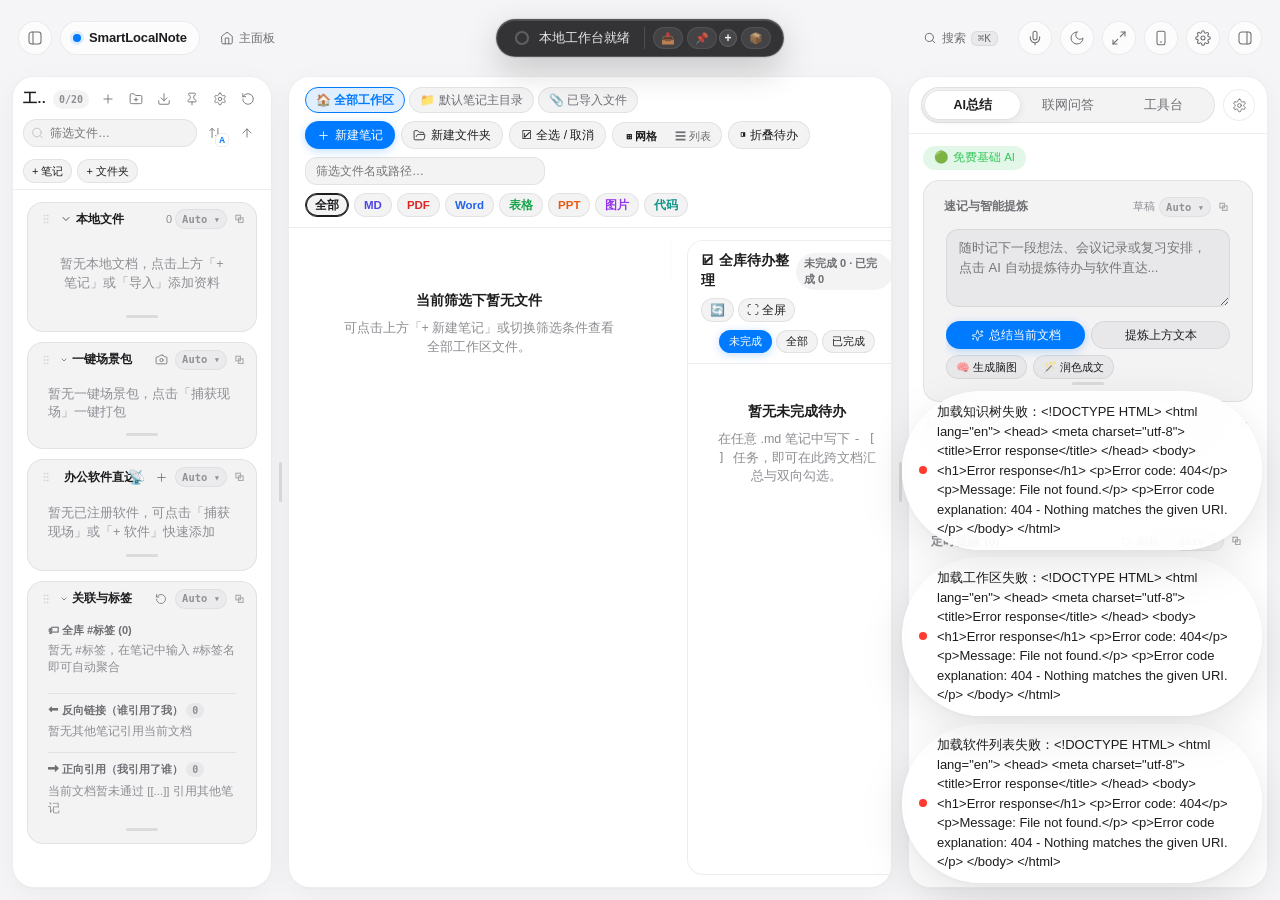
==== commit 480a382a: "fix(v7.7): resolve Android WebView blank screen / invisible bottom sheet & overhaul mobile-first UI" ====
--- a/android/app/src/main/assets/static/index.html
+++ b/android/app/src/main/assets/static/index.html
@@ -10,10 +10,10 @@
   <title>SmartLocalNote</title>
   <link rel="manifest" href="/static/manifest.json">
   <link rel="icon" type="image/svg+xml" href="data:image/svg+xml,%3Csvg xmlns='http://www.w3.org/2000/svg' viewBox='0 0 64 64'%3E%3Crect width='64' height='64' rx='16' fill='%23007AFF'/%3E%3Crect x='15' y='13' width='34' height='38' rx='6' fill='%23FFFFFF'/%3E%3Cpath d='M22 24h20M22 32h20M22 40h12' stroke='%23007AFF' stroke-width='3.5' stroke-linecap='round'/%3E%3C/svg%3E">
-  <link rel="stylesheet" href="/static/css/tokens.css?v=7.4">
-  <link rel="stylesheet" href="/static/css/app.css?v=7.4">
-  <script src="/static/vendor/marked.min.js?v=7.4" defer></script>
-  <script type="module" src="/static/js/app.js?v=7.5"></script>
+  <link rel="stylesheet" href="/static/css/tokens.css?v=7.7">
+  <link rel="stylesheet" href="/static/css/app.css?v=7.7">
+  <script src="/static/vendor/marked.min.js?v=7.7" defer></script>
+  <script type="module" src="/static/js/app.js?v=7.7"></script>
   <script>
     window.addEventListener('DOMContentLoaded', function () {
       setTimeout(function () {
--- a/static/css/app.css
+++ b/static/css/app.css
@@ -8524,11 +8524,60 @@
   border-color: transparent;
 }
 
-/* Android WebView base touch optimizations */
+/* Android WebView base touch & hardware compositor hardening */
 body.is-android-app {
   -webkit-tap-highlight-color: transparent;
   overscroll-behavior-y: contain;
   touch-action: manipulation;
+}
+
+/* Disable GPU backdrop-filter on fixed/overlay/floating layers in Android System WebView
+ * so OEM WebViews never fail compositor readback (blank screen or invisible bottom sheets). */
+body.is-android-app .top-bar,
+body.is-android-app .panel-header,
+body.is-android-app .mobile-bottom-nav,
+body.is-android-app .mobile-md-kbd-bar,
+body.is-android-app .mobile-companion-trigger-btn,
+body.is-android-app .spotlight-card,
+body.is-android-app .floating-module-window,
+body.is-android-app #floating-stickies-win,
+body.is-android-app #floating-trash-win,
+body.is-android-app #island-shelf-drawer,
+body.is-android-app #context-menu,
+body.is-android-app #capsule-context-menu,
+body.is-android-app #module-context-menu,
+body.is-android-app #focus-duration-popover,
+body.is-android-app #module-size-popover,
+body.is-android-app #slash-command-menu,
+body.is-android-app .toast,
+body.is-android-app .companion-float-win,
+body.is-android-app [data-role="companion-split-pane"] {
+  backdrop-filter: none !important;
+  -webkit-backdrop-filter: none !important;
+  background: var(--bg-island) !important;
+}
+
+body.is-android-app .overlay-backdrop,
+body.is-android-app #sheet-overlay {
+  backdrop-filter: none !important;
+  -webkit-backdrop-filter: none !important;
+  background: rgba(0, 0, 0, 0.46) !important;
+  animation: none !important;
+  opacity: 1 !important;
+}
+
+body.is-android-app #sheet-overlay {
+  z-index: 2200 !important;
+}
+
+body.is-android-app #sheet-overlay .sheet-card {
+  background: var(--bg-island) !important;
+  color: var(--text-primary) !important;
+  animation: none !important;
+  transform: none !important;
+  opacity: 1 !important;
+  max-height: 82% !important;
+  min-height: 120px;
 }
 
 body.is-android-app .pane-resizer,
@@ -8553,6 +8602,11 @@
 @media (max-width: 768px) {
   html,
   body {
+    width: 100%;
+    height: 100%;
+    margin: 0;
+    padding: 0;
+    overflow: hidden;
     -webkit-tap-highlight-color: transparent;
     overscroll-behavior-y: contain;
     touch-action: manipulation;
@@ -8560,9 +8614,13 @@
 
   /* 22.1 Edge-to-edge native shell + slim 48px Apple Notes / TickTick Top Bar */
   .app-shell {
+    position: fixed;
+    inset: 0;
+    width: 100%;
+    height: 100%;
+    max-height: 100%;
     padding: env(safe-area-inset-top, 0px) 0 0;
     gap: 0;
-    height: 100dvh;
     overflow: hidden;
   }
 
@@ -8572,12 +8630,19 @@
     height: 48px;
     padding: 0 8px;
     gap: 4px;
-    background: var(--bg-glass-strong);
-    backdrop-filter: var(--blur-glass);
-    -webkit-backdrop-filter: var(--blur-glass);
+    background: var(--bg-island);
+    backdrop-filter: none !important;
+    -webkit-backdrop-filter: none !important;
     border-bottom: 1px solid var(--border-hairline);
     border-radius: 0;
     box-shadow: none;
+  }
+
+  /* Hide redundant 主面板 button on Explorer home AND inside mobile MD view (which has its own ← 主面板) */
+  .app-shell[data-center-view="explorer"][data-mobile-tab="doc"] #btn-center-home,
+  .app-shell[data-center-view="explorer"][data-mobile-tab="todos"] #btn-center-home,
+  .app-shell[data-center-view="doc"][data-mobile-tab="doc"]:has(.mobile-md-toolbar) #btn-center-home {
+    display: none !important;
   }
 
   .top-bar-left,
@@ -8683,10 +8748,12 @@
   /* 22.2 Main grid & native full-bleed panels */
   .main-grid {
     grid-template-columns: minmax(0, 1fr);
+    grid-template-rows: minmax(0, 1fr);
     gap: 0;
     padding: 0 0 calc(60px + env(safe-area-inset-bottom, 0px));
     min-height: 0;
     flex: 1 1 auto;
+    overflow: hidden;
   }
 
   body.is-mobile-kbd-open .main-grid {
@@ -8698,6 +8765,10 @@
   .app-shell[data-mobile-tab="todos"] .center-panel,
   .app-shell[data-mobile-tab="ai"] .right-panel {
     display: flex;
+    height: 100%;
+    min-height: 0;
+    min-width: 0;
+    overflow: hidden;
   }
 
   .island-panel {
@@ -8705,9 +8776,12 @@
     border: none;
     box-shadow: none;
     background: var(--bg-island);
-  }
-
-  /* 22.3 Classic 4-Tab Frosted Bottom Thumb Nav + Floating 52x52 '+' Quick-Add FAB */
+    will-change: auto !important;
+  }
+
+  /* 22.3 Classic 4-Tab Bottom Thumb Nav + Floating 50x50 '+' Quick-Add FAB
+   * Never put transform/backdrop-filter at rest on .mobile-bottom-nav so fixed child
+   * #btn-mobile-quick-add isn't trapped and Android WebView always paints cleanly. */
   .mobile-bottom-nav {
     position: fixed;
     left: 0;
@@ -8719,16 +8793,15 @@
     justify-content: space-around;
     gap: 0;
     padding: 6px 8px calc(6px + env(safe-area-inset-bottom, 0px));
-    background: var(--bg-glass-strong);
-    backdrop-filter: var(--blur-glass);
-    -webkit-backdrop-filter: var(--blur-glass);
+    background: var(--bg-island);
+    backdrop-filter: none !important;
+    -webkit-backdrop-filter: none !important;
     border-top: 1px solid var(--border-hairline);
-    box-shadow: 0 -6px 24px rgba(0, 0, 0, 0.07);
+    box-shadow: 0 -4px 18px rgba(0, 0, 0, 0.08);
     pointer-events: auto;
-    transform: translateY(0);
+    transform: none;
     opacity: 1;
-    transition: transform var(--dur-normal) var(--ease-apple),
-                opacity var(--dur-fast) var(--ease-apple);
+    transition: opacity var(--dur-fast) var(--ease-apple);
   }
 
   .mobile-nav-pills {
@@ -8783,19 +8856,19 @@
     font-weight: 700;
   }
 
-  /* 52x52 Thumb Golden-Zone Floating Action Button */
+  /* 50x50 Thumb Golden-Zone Floating Action Button */
   .mobile-quick-add,
   #btn-mobile-quick-add {
     position: fixed;
     right: 16px;
-    bottom: calc(74px + env(safe-area-inset-bottom, 0px));
+    bottom: calc(70px + env(safe-area-inset-bottom, 0px));
     z-index: calc(var(--z-mobile-nav) + 2);
     pointer-events: auto;
     display: inline-flex;
     align-items: center;
     justify-content: center;
-    width: 52px;
-    height: 52px;
+    width: 50px;
+    height: 50px;
     border-radius: 50%;
     background: var(--accent);
     color: #FFFFFF;
@@ -8817,19 +8890,24 @@
     transform: scale(0.9);
   }
 
-  /* When Markdown keyboard bar is visible, elevate FAB slightly or hide while typing */
+  /* When Markdown keyboard bar is visible, elevate FAB slightly */
   body.has-mobile-md-bar .mobile-quick-add,
   body.has-mobile-md-bar #btn-mobile-quick-add {
-    bottom: calc(126px + env(safe-area-inset-bottom, 0px));
-  }
-
-  /* Auto-hide Bottom Nav & FAB whenever soft keyboard is active */
+    bottom: calc(122px + env(safe-area-inset-bottom, 0px));
+  }
+
+  /* Hide Bottom Nav when keyboard is open; hide FAB on keyboard OR active bottom sheet */
   body.is-mobile-kbd-open .mobile-bottom-nav,
   body.is-mobile-kbd-open .mobile-quick-add,
   body.is-mobile-kbd-open #btn-mobile-quick-add {
-    transform: translateY(130%);
+    display: none !important;
+  }
+
+  body.has-sheet-open .mobile-quick-add,
+  body.has-sheet-open #btn-mobile-quick-add {
     opacity: 0;
     pointer-events: none;
+    transform: scale(0.82);
   }
 
   /* 22.4 Hide ALL desktop-only resizers, float buttons, size pills & hover peeks */
@@ -8940,17 +9018,35 @@
     z-index: 1600 !important;
   }
 
+  .overlay-backdrop,
   #sheet-overlay {
-    align-items: flex-end;
-    padding: 0;
+    position: fixed !important;
+    inset: 0 !important;
+    z-index: 2200 !important;
+    align-items: flex-end !important;
+    justify-content: center !important;
+    padding: 0 !important;
+    background: rgba(0, 0, 0, 0.46) !important;
+    backdrop-filter: none !important;
+    -webkit-backdrop-filter: none !important;
+    animation: none !important;
+    opacity: 1 !important;
   }
 
   #sheet-overlay .sheet-card {
     width: 100vw !important;
     max-width: 100vw !important;
-    max-height: 82vh !important;
+    max-height: 82% !important;
+    height: auto !important;
+    min-height: 120px;
+    background: var(--bg-island) !important;
+    color: var(--text-primary) !important;
     border-radius: 22px 22px 0 0 !important;
-    padding-bottom: calc(12px + env(safe-area-inset-bottom, 0px)) !important;
+    padding-bottom: calc(14px + env(safe-area-inset-bottom, 0px)) !important;
+    box-shadow: 0 -10px 36px rgba(0, 0, 0, 0.22) !important;
+    animation: none !important;
+    transform: none !important;
+    opacity: 1 !important;
   }
 
   #context-menu .context-menu-item,
@@ -9092,9 +9188,9 @@
     overflow-x: auto;
     -webkit-overflow-scrolling: touch;
     scrollbar-width: none;
-    background: var(--bg-glass-strong);
-    backdrop-filter: var(--blur-glass);
-    -webkit-backdrop-filter: var(--blur-glass);
+    background: var(--bg-island);
+    backdrop-filter: none !important;
+    -webkit-backdrop-filter: none !important;
     border-top: 1px solid var(--border-hairline);
     box-shadow: 0 -4px 16px rgba(0, 0, 0, 0.08);
   }
@@ -9218,10 +9314,12 @@
   .explorer-mobile-seg {
     display: grid;
     grid-template-columns: 1fr 1fr;
-    gap: 6px;
-    padding: 10px 12px 8px;
-    background: var(--bg-island);
-    border-bottom: 1px solid var(--border-hairline);
+    gap: 4px;
+    margin: 8px 12px 4px;
+    padding: 3px;
+    border-radius: 12px;
+    background: var(--bg-subtle);
+    border: 1px solid var(--border-hairline);
     flex-shrink: 0;
   }
 
@@ -9230,14 +9328,14 @@
     align-items: center;
     justify-content: center;
     gap: 6px;
-    height: 44px;
-    min-height: 44px;
-    padding: 0 12px;
-    border-radius: 13px;
-    background: var(--bg-subtle);
-    border: 1px solid transparent;
+    height: 36px;
+    min-height: 36px;
+    padding: 0 10px;
+    border-radius: 9px;
+    background: transparent;
+    border: none;
     color: var(--text-secondary);
-    font-size: 14.5px;
+    font-size: 13.5px;
     font-weight: 600;
     transition: transform var(--dur-fast) var(--ease-apple);
   }
@@ -9247,9 +9345,9 @@
   }
 
   .explorer-mobile-seg-btn.is-active {
-    background: var(--accent);
-    color: #FFFFFF;
-    box-shadow: 0 4px 14px rgba(0, 122, 255, 0.24);
+    background: var(--bg-island);
+    color: var(--accent);
+    box-shadow: 0 1px 4px rgba(0, 0, 0, 0.08);
   }
 
   .explorer-home[data-mobile-section="files"] .explorer-todo-pane {
@@ -9262,8 +9360,12 @@
   }
 
   .explorer-home .explorer-topbar {
-    padding: 8px 12px;
-    gap: 8px;
+    padding: 4px 12px 6px;
+    gap: 6px;
+  }
+
+  .explorer-home .explorer-topbar-row {
+    gap: 6px;
   }
 
   .explorer-home .explorer-breadcrumbs,
@@ -9272,7 +9374,9 @@
     overflow-x: auto;
     -webkit-overflow-scrolling: touch;
     scrollbar-width: none;
-    padding-bottom: 2px;
+    padding: 2px 16px 2px 0;
+    gap: 6px;
+    width: 100%;
   }
 
   .explorer-home .explorer-breadcrumbs::-webkit-scrollbar,
@@ -9283,39 +9387,45 @@
   .explorer-home .explorer-crumb,
   .explorer-home .explorer-type-pill {
     flex-shrink: 0;
-    height: 34px;
-    padding: 0 12px;
-    font-size: 13px;
-  }
-
-  /* Hide desktop grid/list switcher & split todo toggle on mobile */
-  .explorer-home .explorer-actions-group .segmented-pill,
-  .explorer-home [data-explorer-act="cycle-todo-pane"],
-  .explorer-home [data-explorer-act="toggle-todo-full"],
-  .explorer-home [data-explorer-act="toggle-select-all"] {
+    height: 30px;
+    padding: 0 11px;
+    font-size: 12.5px;
+    border-radius: 9999px;
+  }
+
+  /* Compact desktop Explorer toolbar controls on phone (create actions live in '+' FAB) */
+  .explorer-home .explorer-actions-group {
     display: none !important;
   }
 
-  .explorer-home .explorer-actions-group .pill-btn {
-    height: 36px;
-    padding: 0 12px;
-    font-size: 13.5px;
-  }
-
   .explorer-home [data-explorer-role="search"] {
-    height: 40px !important;
-    font-size: 15px !important;
+    height: 38px !important;
+    font-size: 14.5px !important;
     border-radius: 12px !important;
+  }
+
+  /* Override @media (max-width: 960px) 360px todo truncation on phone */
+  .explorer-home .explorer-body {
+    display: flex !important;
+    flex-direction: column !important;
+    flex: 1 1 auto !important;
+    min-height: 0 !important;
+    overflow: hidden !important;
   }
 
   .explorer-home .explorer-files-pane,
   .explorer-home .explorer-todo-pane {
-    flex: 1 1 100% !important;
+    flex: 1 1 auto !important;
     width: 100% !important;
     max-width: 100% !important;
+    max-height: none !important;
+    height: auto !important;
     min-width: 0 !important;
+    min-height: 0 !important;
+    overflow-y: auto !important;
+    -webkit-overflow-scrolling: touch;
     border-left: none !important;
-    padding: 10px 12px calc(100px + env(safe-area-inset-bottom, 0px)) !important;
+    padding: 8px 12px calc(116px + env(safe-area-inset-bottom, 0px)) !important;
   }
 
   /* Apple Notes style horizontal file cards on mobile */
@@ -9378,6 +9488,12 @@
     align-items: center !important;
     justify-content: space-between !important;
     margin-top: 0 !important;
+  }
+
+  .explorer-home .explorer-mobile-more-btn {
+    grid-column: 3;
+    grid-row: 1;
+    justify-self: end;
   }
 
   .explorer-home .explorer-card-dir {
@@ -9539,6 +9655,46 @@
   #right-panel .studio-action-grid {
     grid-template-columns: 1fr;
     gap: 8px;
+  }
+
+  /* Mobile Mindmap Ergonomics: single-row scrollable toolbar + overlay outline + clean FAB clearance */
+  .mindmap-toolbar {
+    flex-wrap: nowrap !important;
+    overflow-x: auto !important;
+    -webkit-overflow-scrolling: touch;
+    scrollbar-width: none;
+    padding: 6px 10px !important;
+    gap: 6px !important;
+    justify-content: flex-start !important;
+  }
+  .mindmap-toolbar::-webkit-scrollbar {
+    display: none;
+  }
+  .mindmap-toolbar-group {
+    flex-wrap: nowrap !important;
+    flex-shrink: 0 !important;
+  }
+  .mindmap-workspace {
+    position: relative !important;
+  }
+  .mindmap-outline-pane {
+    position: absolute !important;
+    left: 0;
+    top: 0;
+    bottom: 0;
+    width: min(76vw, 270px) !important;
+    z-index: 30 !important;
+    background: var(--bg-island) !important;
+    box-shadow: 6px 0 24px rgba(0, 0, 0, 0.22);
+  }
+  .mindmap-hint {
+    left: 10px !important;
+    right: 76px !important;
+    text-align: left !important;
+    font-size: 11px !important;
+    white-space: nowrap;
+    overflow: hidden;
+    text-overflow: ellipsis;
   }
 
   .toast-stack {
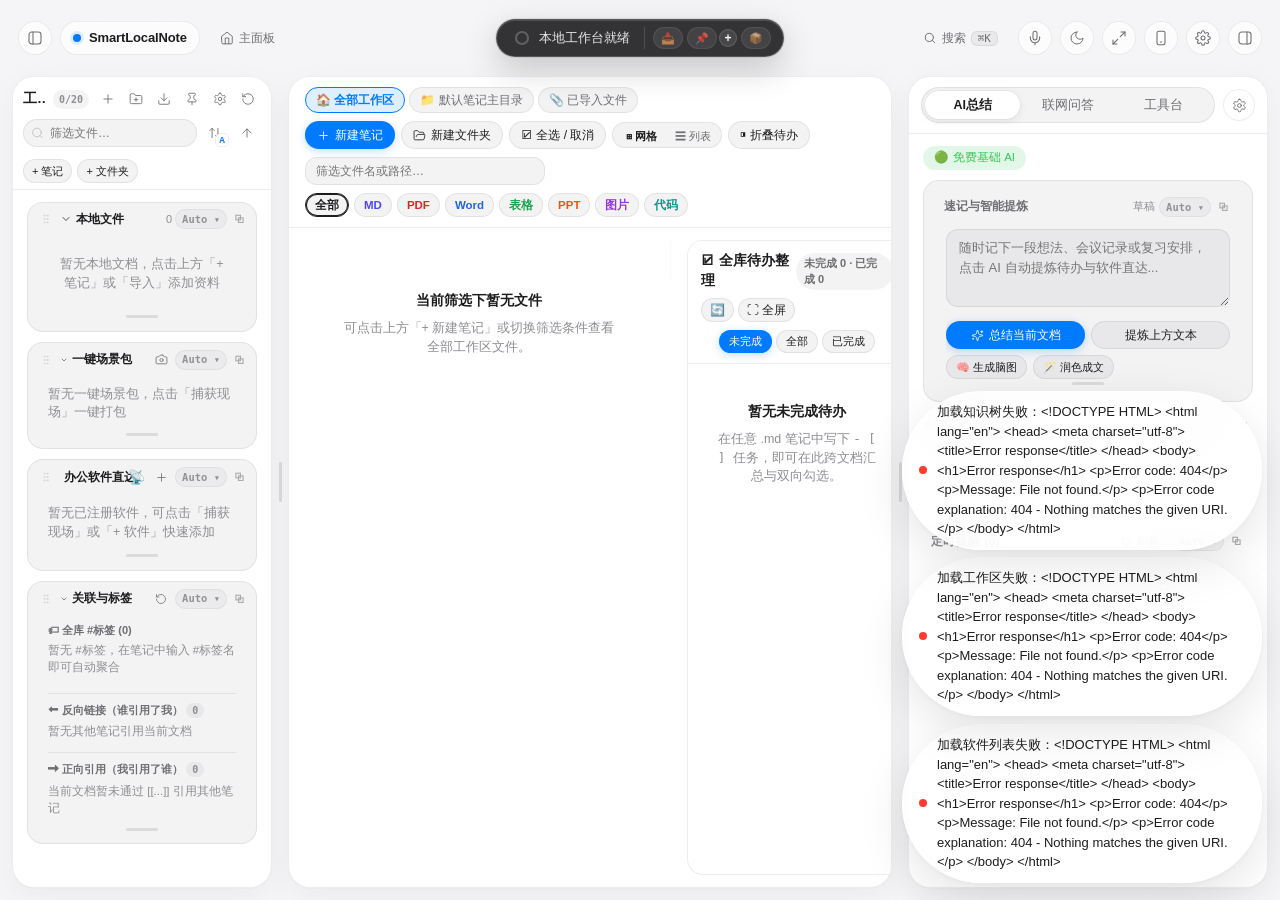
==== commit 7d14a6d9: "feat(v7.8): fix folder deletion everywhere, add right-click Windows clipboard file paste & external " ====
--- a/android/app/src/main/assets/static/index.html
+++ b/android/app/src/main/assets/static/index.html
@@ -10,10 +10,10 @@
   <title>SmartLocalNote</title>
   <link rel="manifest" href="/static/manifest.json">
   <link rel="icon" type="image/svg+xml" href="data:image/svg+xml,%3Csvg xmlns='http://www.w3.org/2000/svg' viewBox='0 0 64 64'%3E%3Crect width='64' height='64' rx='16' fill='%23007AFF'/%3E%3Crect x='15' y='13' width='34' height='38' rx='6' fill='%23FFFFFF'/%3E%3Cpath d='M22 24h20M22 32h20M22 40h12' stroke='%23007AFF' stroke-width='3.5' stroke-linecap='round'/%3E%3C/svg%3E">
-  <link rel="stylesheet" href="/static/css/tokens.css?v=7.7">
-  <link rel="stylesheet" href="/static/css/app.css?v=7.7">
-  <script src="/static/vendor/marked.min.js?v=7.7" defer></script>
-  <script type="module" src="/static/js/app.js?v=7.7"></script>
+  <link rel="stylesheet" href="/static/css/tokens.css?v=7.8">
+  <link rel="stylesheet" href="/static/css/app.css?v=7.8">
+  <script src="/static/vendor/marked.min.js?v=7.8" defer></script>
+  <script type="module" src="/static/js/app.js?v=7.8"></script>
   <script>
     window.addEventListener('DOMContentLoaded', function () {
       setTimeout(function () {
--- a/static/css/app.css
+++ b/static/css/app.css
@@ -9702,6 +9702,129 @@
   }
 }
 
+/* ==========================================================================
+   23. Folder Action Triggers, Left Subfolder Rows & External File Drop HUD
+   ========================================================================== */
+.explorer-folder-more-btn {
+  display: inline-flex;
+  align-items: center;
+  justify-content: center;
+  width: 26px;
+  height: 26px;
+  border-radius: 8px;
+  background: transparent;
+  color: var(--text-tertiary);
+  font-size: 15px;
+  font-weight: 700;
+  flex-shrink: 0;
+  opacity: 0.55;
+  transition: opacity var(--dur-fast) var(--ease-apple),
+              background-color var(--dur-fast) var(--ease-apple),
+              color var(--dur-fast) var(--ease-apple);
+}
+
+.explorer-folder-card:hover .explorer-folder-more-btn,
+.explorer-folder-more-btn:focus-visible {
+  opacity: 1;
+  background: var(--bg-subtle);
+  color: var(--text-primary);
+}
+
+@media (max-width: 768px) {
+  .explorer-folder-more-btn {
+    opacity: 1;
+    width: 34px;
+    height: 34px;
+    border-radius: 10px;
+    background: var(--bg-island);
+    border: 1px solid var(--border-hairline);
+    color: var(--text-secondary);
+  }
+}
+
+.tree-subfolder-row {
+  display: flex;
+  align-items: center;
+  gap: 6px;
+  min-height: 30px;
+  padding: 4px 6px 4px 18px;
+  border-radius: 9px;
+  color: var(--text-secondary);
+  font-size: 12.5px;
+  font-weight: 500;
+  cursor: pointer;
+  user-select: none;
+  transition: background-color var(--dur-fast) var(--ease-apple),
+              color var(--dur-fast) var(--ease-apple);
+}
+
+.tree-subfolder-row:hover,
+.tree-subfolder-row.is-external-drop-target {
+  background: var(--accent-soft);
+  color: var(--accent);
+}
+
+.tree-subfolder-name {
+  flex: 1 1 auto;
+  min-width: 0;
+  overflow: hidden;
+  text-overflow: ellipsis;
+  white-space: nowrap;
+}
+
+.tree-subfolder-actions {
+  display: inline-flex;
+  align-items: center;
+  gap: 2px;
+  opacity: 0;
+  flex-shrink: 0;
+  transition: opacity var(--dur-fast) var(--ease-apple);
+}
+
+.tree-subfolder-row:hover .tree-subfolder-actions,
+.tree-subfolder-row:focus-within .tree-subfolder-actions {
+  opacity: 1;
+}
+
+@media (max-width: 768px) {
+  .tree-subfolder-row {
+    min-height: 44px;
+    padding: 8px 10px 8px 20px;
+    font-size: 14.5px;
+  }
+  .tree-subfolder-actions {
+    opacity: 1;
+  }
+}
+
+.is-external-drop-target {
+  outline: 2px dashed var(--accent) !important;
+  outline-offset: 2px;
+  background: var(--accent-soft) !important;
+}
+
+body.is-external-file-drag .app-shell {
+  box-shadow: inset 0 0 0 2px var(--accent);
+}
+
+.external-drop-banner {
+  position: fixed;
+  top: 62px;
+  left: 50%;
+  transform: translateX(-50%);
+  z-index: 2500;
+  pointer-events: none;
+  display: flex;
+  align-items: center;
+  gap: 10px;
+  max-width: min(92vw, 480px);
+  padding: 10px 18px;
+  border-radius: 16px;
+  background: var(--bg-island);
+  border: 1.5px solid var(--accent);
+  box-shadow: 0 14px 36px rgba(0, 122, 255, 0.24), 0 4px 12px rgba(0, 0, 0, 0.14);
+}
+
 @media (prefers-reduced-motion: reduce) {
   .mindmap-card-box,
   .mindmap-group-frame,
